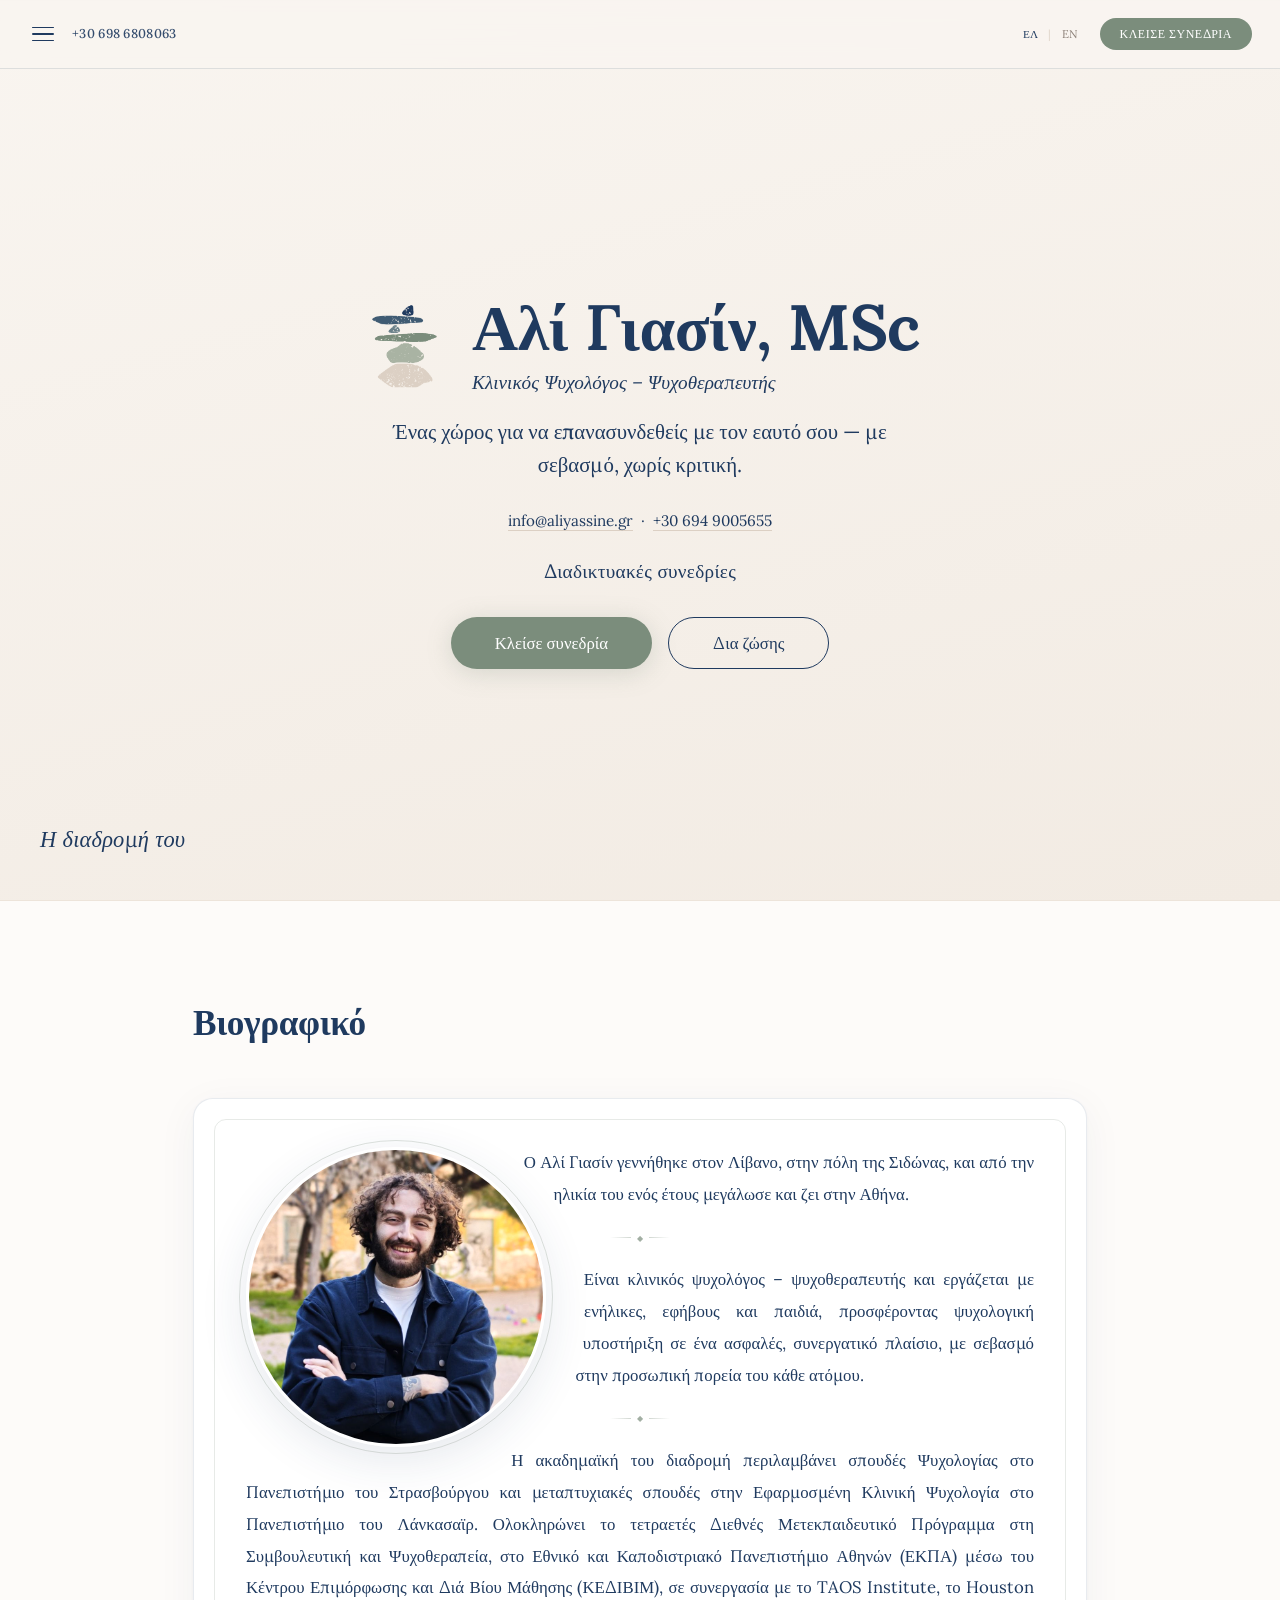
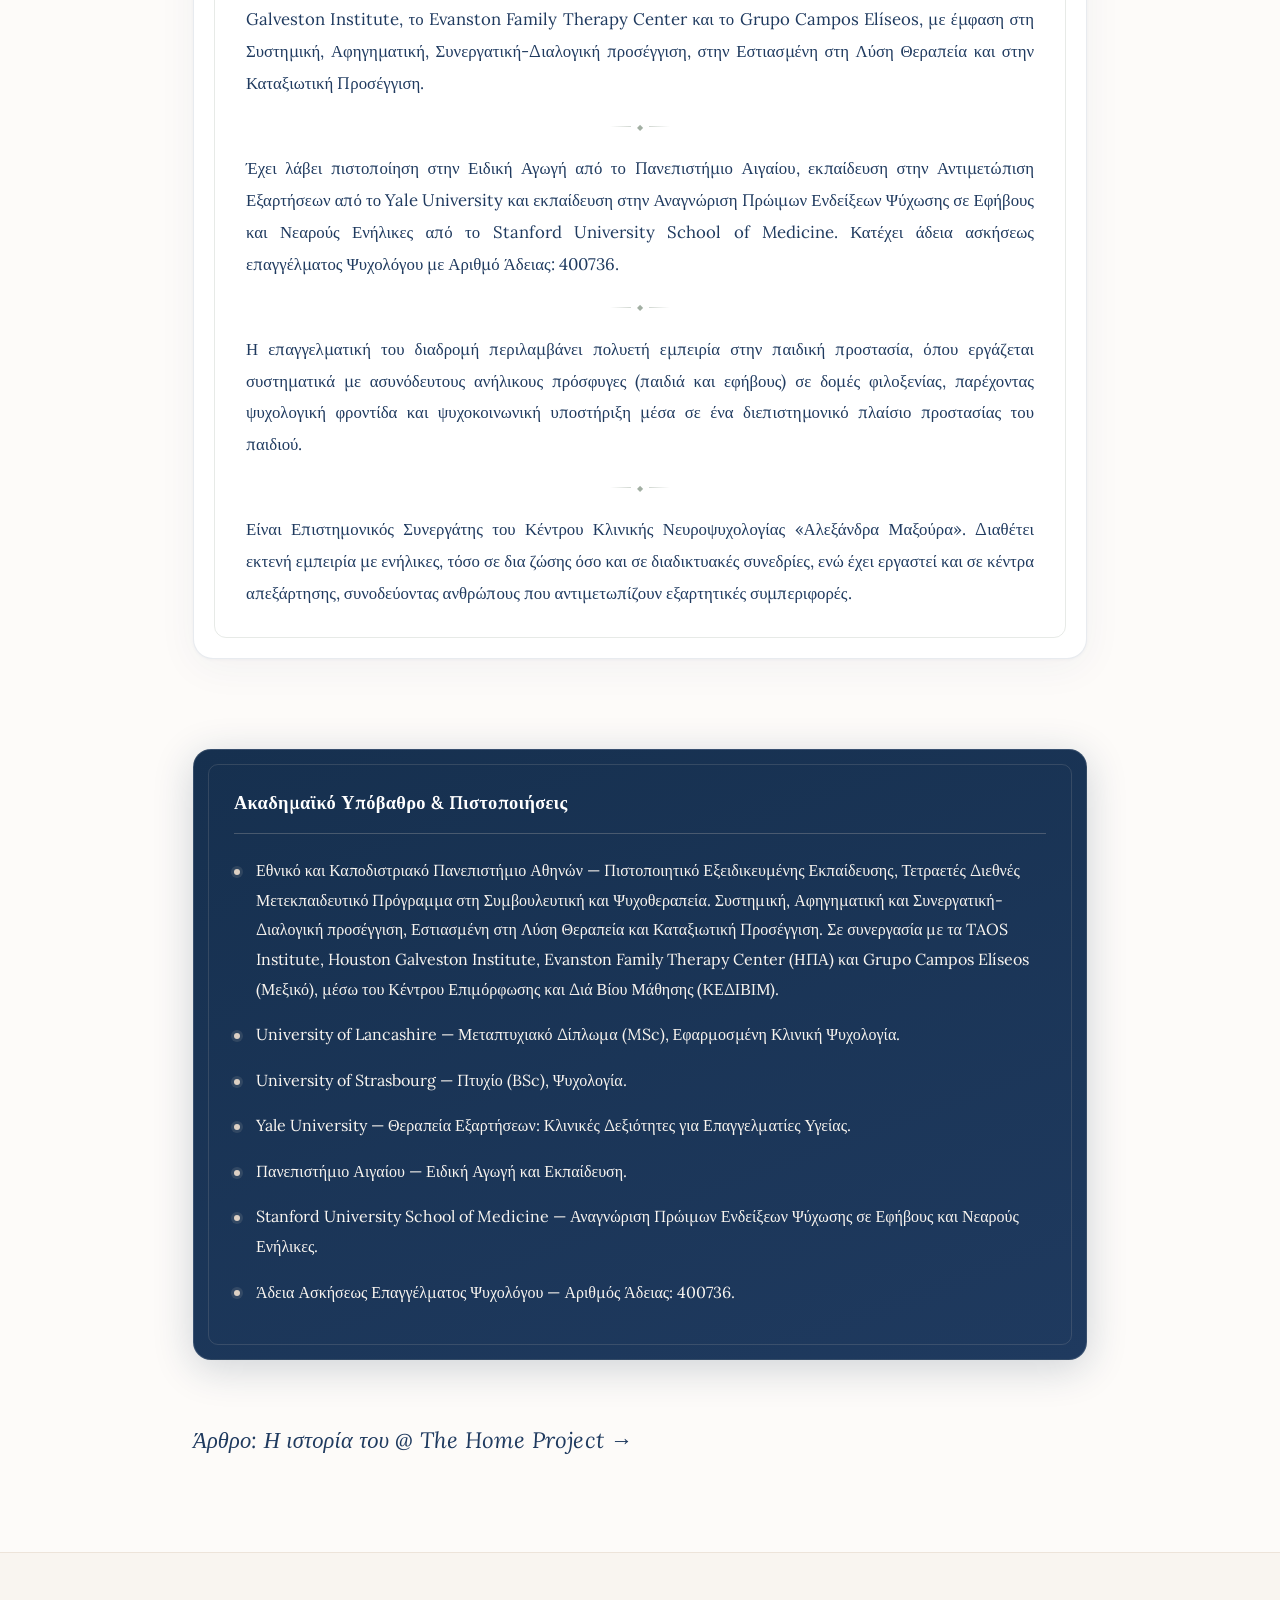
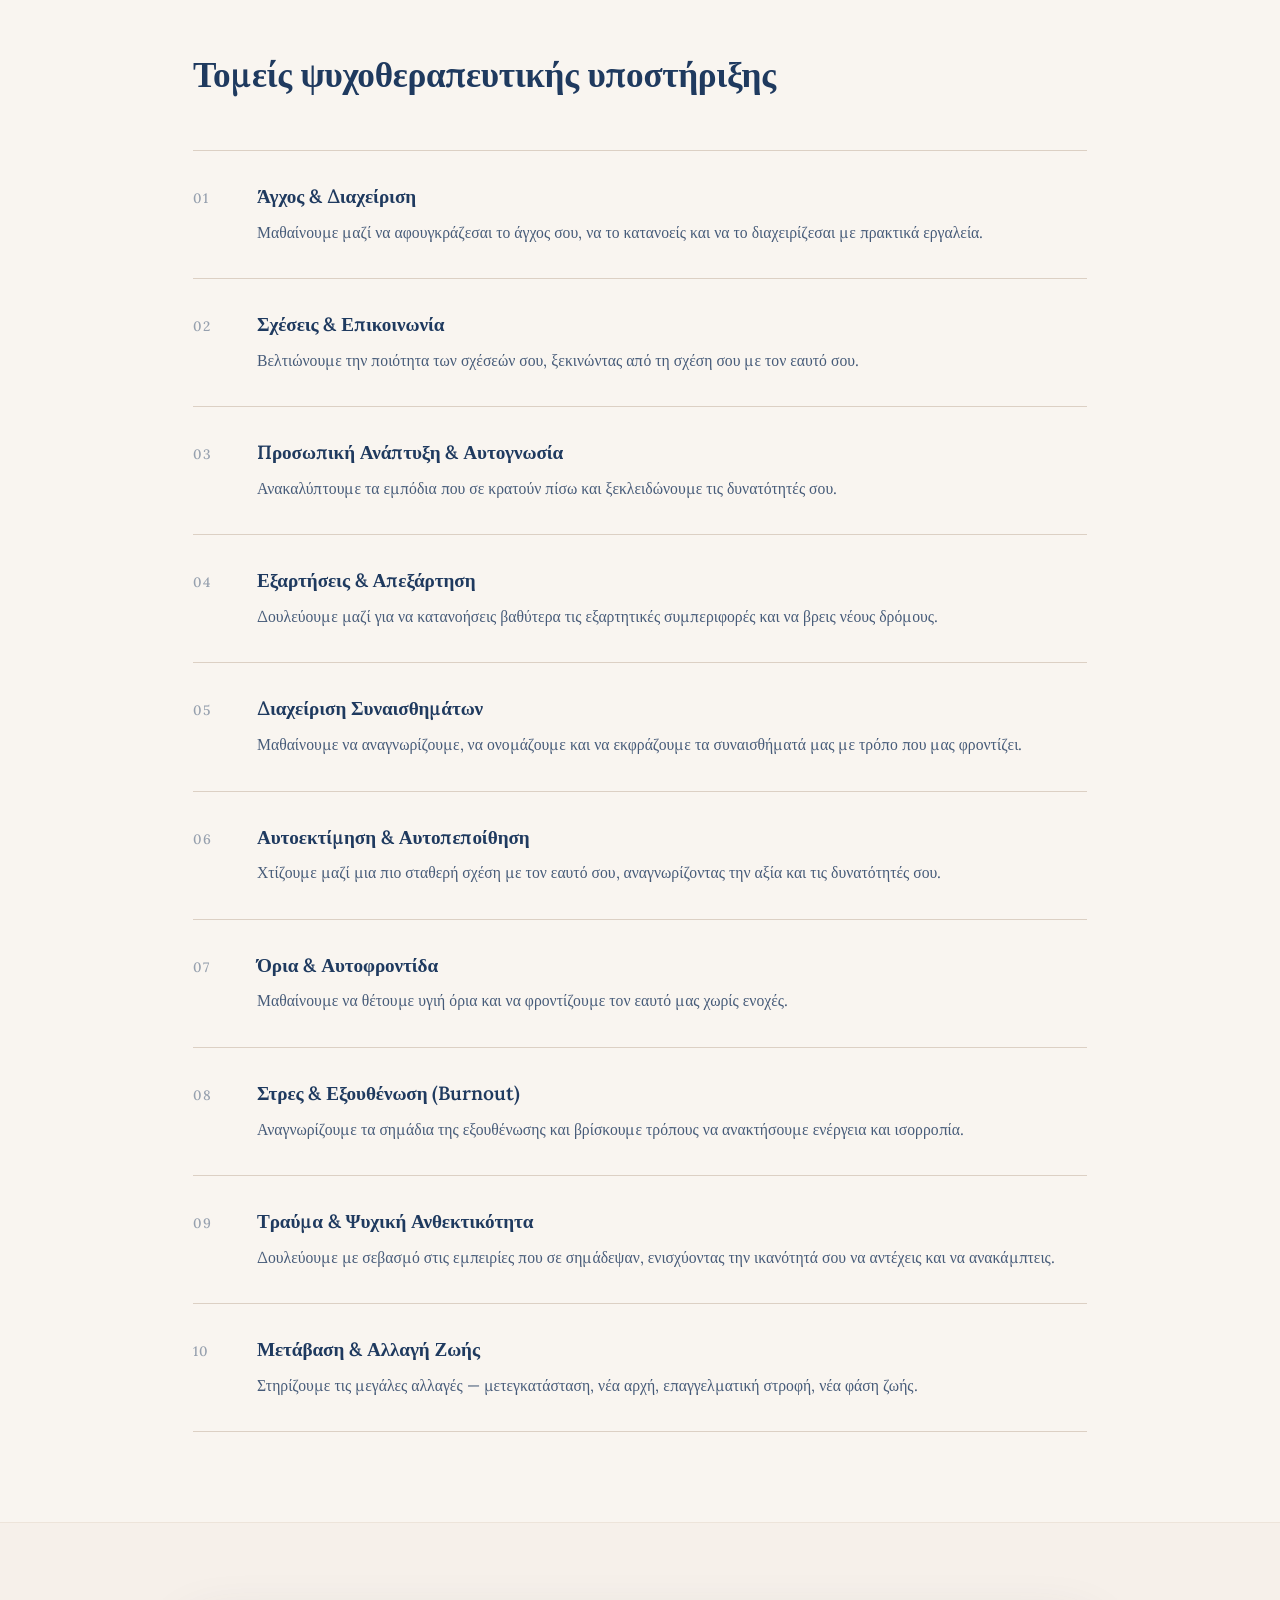
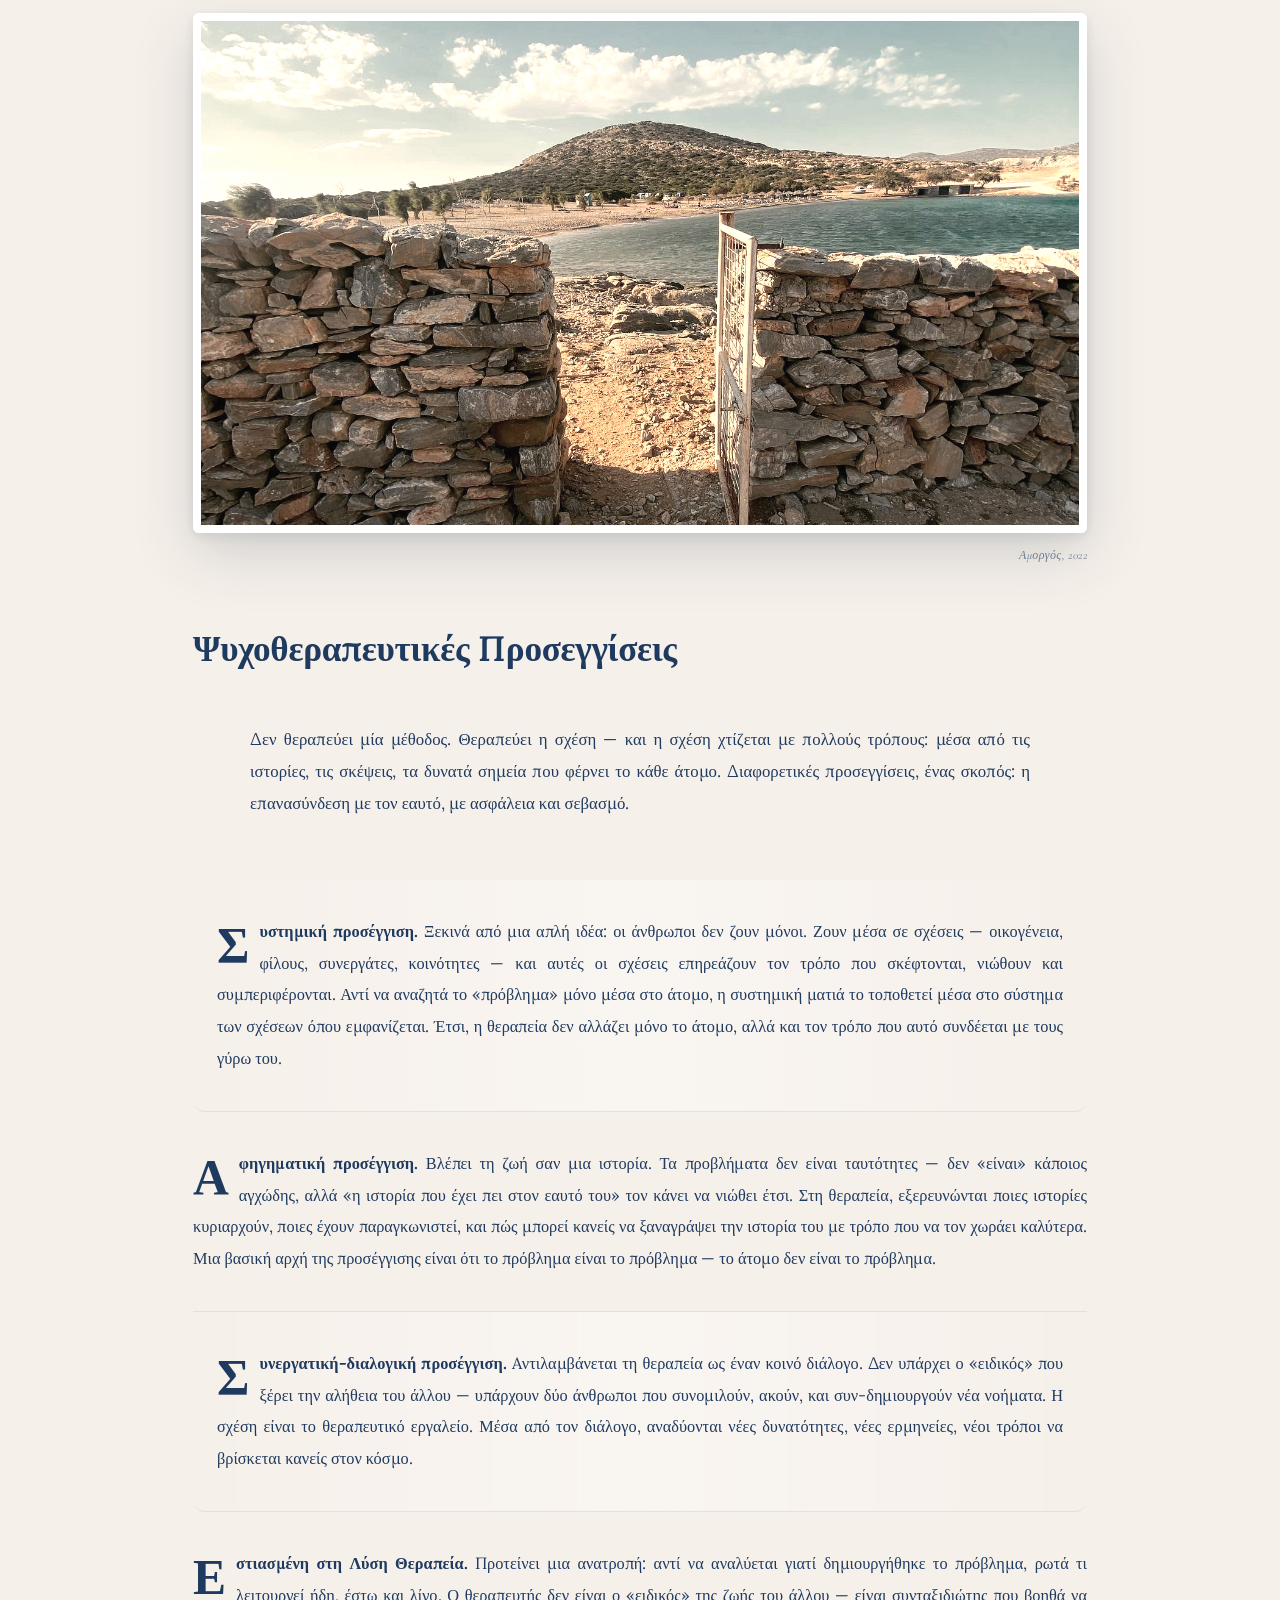
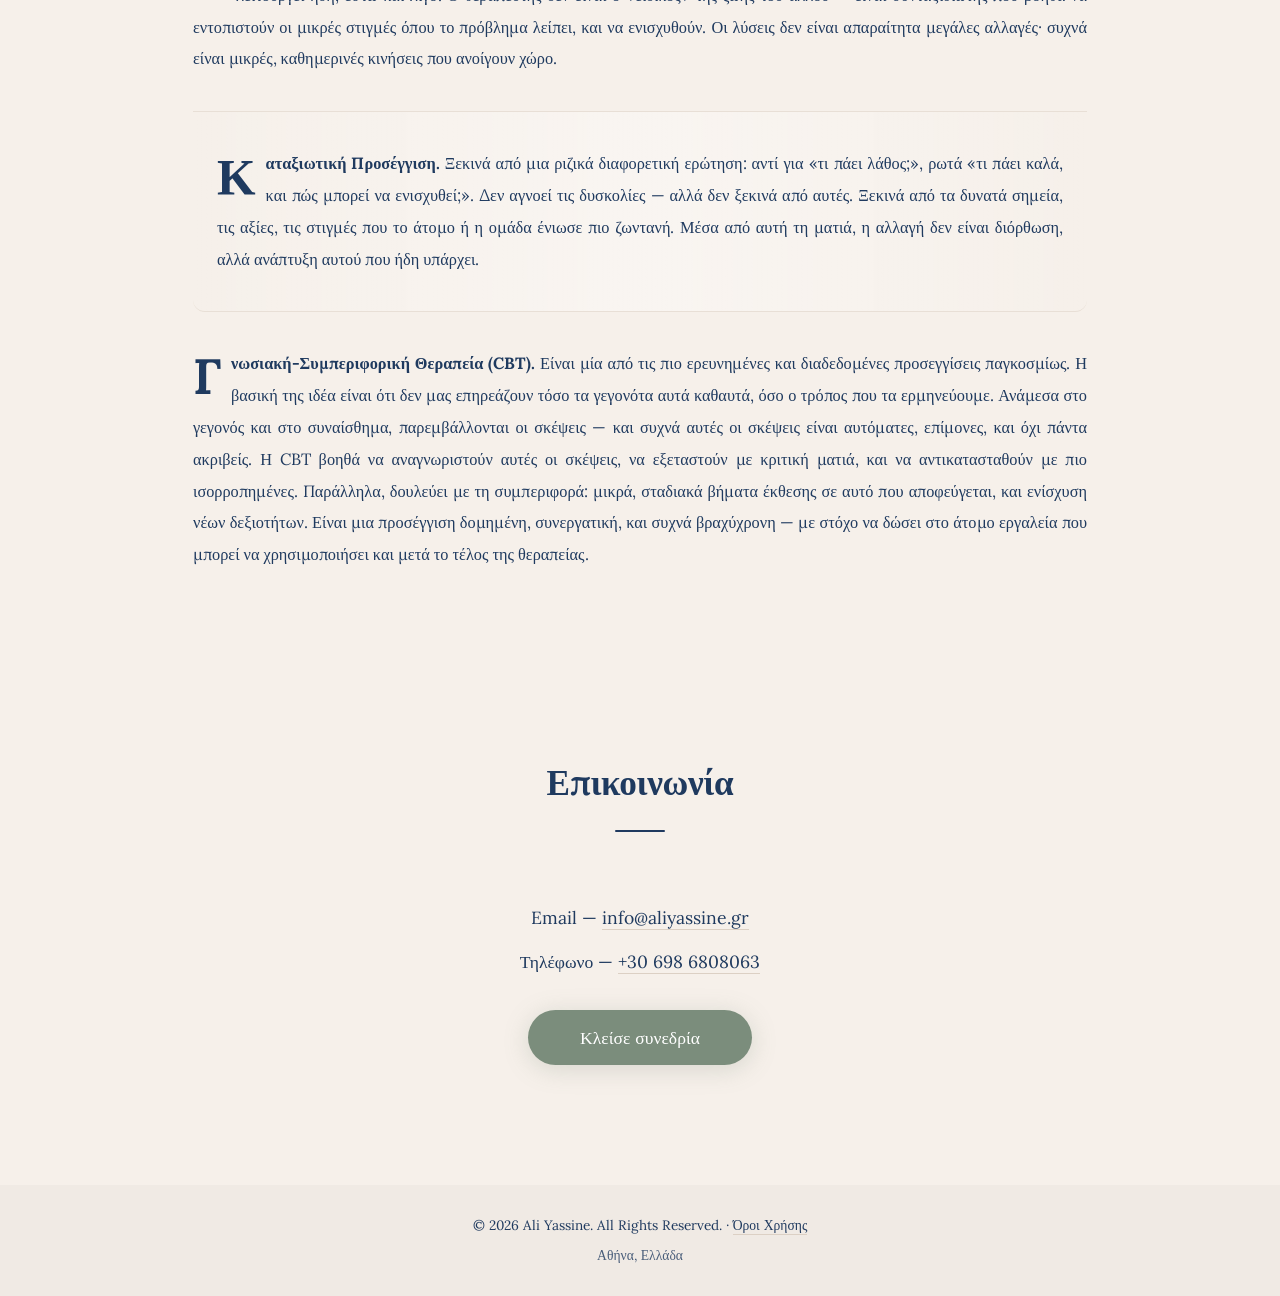
==== index.html @ 4b65e933 "Update index.html" ====
<!DOCTYPE html>
<html lang="el">
<head>
    <meta charset="UTF-8" />
    <meta name="viewport" content="width=device-width, initial-scale=1.0" />
    <title>Αλί Γιασίν, MSc | Κλινικός Ψυχολόγος - Ψυχοθεραπευτής </title>
<meta name="description" content="Ψυχοθεραπεία για ενήλικες και εφήβους, διαδικτυακά. Άγχος, σχέσεις, τραύμα, εξαρτήσεις. Κλείσε συνεδρία." />

    <link rel="icon" type="image/x-icon" href="/favicon.ico">
    <link rel="icon" type="image/svg+xml" href="/favicon.svg">
    <link rel="icon" type="image/png" sizes="96x96" href="/favicon-96x96.png">
    <link rel="apple-touch-icon" sizes="180x180" href="/apple-touch-icon.png">
    <link rel="manifest" href="/site.webmanifest">

    <link rel="preconnect" href="https://fonts.googleapis.com" />
    <link rel="preconnect" href="https://fonts.gstatic.com" crossorigin />
    <link href="https://fonts.googleapis.com/css2?family=Lora:ital,wght@0,400;0,500;0,600;0,700;1,400&family=Cormorant+Garamond:ital,wght@0,400;0,500;0,600;1,400&display=swap" rel="stylesheet" />

    <!-- Cal.com embed -->
    <script type="text/javascript">
      (function (C, A, L) { let p = function (a, ar) { a.q.push(ar); }; let d = C.document; C.Cal = C.Cal || function () { let cal = C.Cal; let ar = arguments; if (!cal.loaded) { cal.ns = {}; cal.q = cal.q || []; d.head.appendChild(d.createElement("script")).src = A; cal.loaded = true; } if (ar[0] === L) { const api = function () { p(api, arguments); }; const namespace = ar[1]; api.q = api.q || []; if(typeof namespace === "string"){cal.ns[namespace] = cal.ns[namespace] || api;p(cal.ns[namespace], ar);p(cal, ["initNamespace", namespace]);} else p(cal, ar); return;} p(cal, ar); }; })(window, "https://app.cal.com/embed/embed.js", "init");

      Cal("init", "psychotherapy-session-gr", {origin:"https://app.cal.com"});
      Cal("init", "psychotherapy-session-en", {origin:"https://app.cal.com"});

      Cal.config = Cal.config || {};
      Cal.config.forwardQueryParams = true;

      Cal.ns["psychotherapy-session-gr"]("ui", {"hideEventTypeDetails":false,"layout":"month_view"});
      Cal.ns["psychotherapy-session-en"]("ui", {"hideEventTypeDetails":false,"layout":"month_view"});
    </script>

    <style>
        * { margin: 0; padding: 0; box-sizing: border-box; }
        html { scroll-behavior: smooth; }

        body {
            font-family: 'Lora', 'Georgia', serif;
            background-color: #F9F5F0;
            color: #1F3A5F;
            line-height: 1.8;
            -webkit-font-smoothing: antialiased;
        }

        .container { max-width: 950px; margin: 0 auto; padding: 0 28px; }

        /* HEADER */
        header {
            padding: 18px 28px;
            background: rgba(249, 245, 240, 0.92);
            backdrop-filter: blur(12px);
            position: fixed; top: 0; width: 100%; z-index: 1000;
            border-bottom: 1px solid rgba(31, 58, 95, 0.12);
            display: flex; justify-content: space-between; align-items: center;
        }
        .header-left { display: flex; align-items: center; gap: 14px; }
        .menu-toggle {
            background: none; border: none; cursor: pointer; padding: 4px;
            display: flex; flex-direction: column; gap: 5px; transition: all 0.3s ease;
        }
        .menu-toggle span {
            display: block; width: 22px; height: 1.5px; background: #1F3A5F;
            border-radius: 2px; transition: all 0.3s ease; transform-origin: center;
        }
        .menu-toggle:hover span { background: #7B8D7C; }
        .menu-toggle.active span:nth-child(1) { transform: rotate(45deg) translate(4px, 4px); }
        .menu-toggle.active span:nth-child(2) { opacity: 0; transform: scaleX(0); }
        .menu-toggle.active span:nth-child(3) { transform: rotate(-45deg) translate(4px, -4px); }
        .header-phone {
            font-size: 0.8rem;
            color: #1F3A5F;
            opacity: 0.9;
            font-weight: 500;
            letter-spacing: 0.3px;
            white-space: nowrap;
            text-decoration: none;
            transition: opacity 0.2s, color 0.2s;
        }
        .header-phone:hover { opacity: 1; color: #7B8D7C; }
        .header-right { display: flex; align-items: center; gap: 16px; }
        .lang-switch { display: flex; align-items: center; gap: 4px; font-size: 0.7rem; letter-spacing: 0.5px; font-family: 'Lora', serif; }
        .lang-btn {
            background: none; border: none; padding: 2px 6px; cursor: pointer; font-size: 0.7rem;
            font-weight: 400; color: #8A7D75; border-radius: 4px; transition: all 0.25s ease;
            font-family: inherit; text-transform: uppercase;
        }
        .lang-btn:hover { color: #1F3A5F; }
        .lang-btn.active { color: #1F3A5F; font-weight: 500; }
        .lang-divider { color: #DCD0C4; font-weight: 300; }
        .btn-header-book {
            background: #7B8D7C; color: #fff; padding: 8px 20px; border-radius: 40px;
            text-decoration: none; font-size: 0.75rem; font-weight: 500; transition: all 0.3s ease;
            font-family: 'Lora', serif; border: none; cursor: pointer; text-transform: uppercase;
            letter-spacing: 0.5px;
        }
        .btn-header-book:hover { background: #5E6E5F; transform: translateY(-2px); }

        /* MENU */
        .menu-dropdown {
            position: fixed; top: 72px; left: 28px;
            background: rgba(255, 253, 251, 0.96); backdrop-filter: blur(16px);
            border-radius: 16px; padding: 12px 8px; min-width: 200px;
            box-shadow: 0 12px 48px rgba(31, 58, 95, 0.10);
            border: 1px solid rgba(31, 58, 95, 0.15);
            opacity: 0; visibility: hidden; transform: translateY(-8px) scale(0.96);
            transition: all 0.35s cubic-bezier(0.25, 0.46, 0.45, 0.94);
            z-index: 999; display: flex; flex-direction: column; gap: 2px;
        }
        .menu-dropdown.open { opacity: 1; visibility: visible; transform: translateY(0) scale(1); }
        .menu-dropdown a {
            text-decoration: none; color: #1F3A5F; font-size: 0.95rem; font-weight: 400;
            padding: 8px 16px; border-radius: 10px; transition: all 0.2s ease;
            font-family: 'Lora', serif;
        }
        .menu-dropdown a:hover { background: #EDE4DA; color: #7B8D7C; }
        .menu-overlay {
            position: fixed; top: 0; left: 0; width: 100%; height: 100%;
            z-index: 998; background: transparent; display: none;
        }
        .menu-overlay.active { display: block; }

        /* HERO */
        .hero {
            min-height: 100vh; display: flex; align-items: center; justify-content: center;
            text-align: center; padding: 120px 28px 60px;
            background: linear-gradient(165deg, #F9F5F0 0%, #F2EBE3 100%);
            position: relative; overflow: hidden;
        }
        .hero-content { position: relative; z-index: 1; max-width: 680px; }

        .hero-header {
            display: flex;
            align-items: center;
            justify-content: center;
            gap: 22px;
            margin-bottom: 16px;
        }
        .hero-logo {
            width: 90px;
            height: 90px;
            flex-shrink: 0;
        }
        .hero-header-text {
            text-align: left;
        }

        .hero-name { font-size: 4rem; font-weight: 600; line-height: 1.1; margin-bottom: 2px; letter-spacing: -0.5px; color: #1F3A5F; }
        .hero-name strong { font-weight: 700; color: #1F3A5F; }
        .hero-title { font-size: 1.2rem; color: #1F3A5F; font-weight: 400; font-style: italic; margin-bottom: 0; }
        .hero-tagline { font-size: 1.3rem; color: #1F3A5F; max-width: 500px; margin: 0 auto 24px; line-height: 1.6; font-weight: 400; }
        .hero-tagline .highlight { color: #1F3A5F; font-weight: 500; display: inline-block; }

        .hero-contact {
            font-size: 0.95rem;
            color: #1F3A5F;
            margin-bottom: 18px;
            line-height: 2;
        }
        .hero-contact a {
            color: #1F3A5F;
            text-decoration: none;
            border-bottom: 1px solid #DCD0C4;
            transition: all 0.2s;
        }
        .hero-contact a:hover { border-bottom-color: #7B8D7C; color: #7B8D7C; }

        .hero-sessions {
            font-size: 1.2rem;
            color: #1F3A5F;
            font-weight: 500;
            margin-bottom: 28px;
            letter-spacing: 0.3px;
        }

        .hero-buttons { display: flex; justify-content: center; gap: 16px; flex-wrap: wrap; }
        .btn-primary {
            background: #7B8D7C; color: #fff; padding: 14px 44px; border-radius: 60px;
            text-decoration: none; font-weight: 500; transition: all 0.3s ease;
            box-shadow: 0 4px 24px rgba(123, 141, 124, 0.25);
            font-family: 'Lora', serif; font-size: 1.05rem; border: none; cursor: pointer;
        }
        .btn-primary:hover { background: #5E6E5F; transform: translateY(-3px); box-shadow: 0 8px 32px rgba(123, 141, 124, 0.35); }
        .btn-secondary {
            background: none; color: #1F3A5F; font-weight: 400;
            border: 1.5px solid #1F3A5F; border-radius: 60px; padding: 14px 44px;
            cursor: pointer; transition: all 0.3s ease; font-family: 'Lora', serif;
            font-size: 1.05rem;
        }
        .btn-secondary:hover { background: #1F3A5F; color: #fff; transform: translateY(-3px); }

        /* HERO JOURNEY LINK */
        .hero-journey {
            position: absolute;
            bottom: 40px;
            left: 40px;
            font-size: 1.4rem;
            font-style: italic;
            color: #1F3A5F;
            opacity: 1;
            text-decoration: none;
            border-bottom: 1px solid transparent;
            transition: all 0.3s ease;
            letter-spacing: 0.2px;
            font-weight: 400;
            z-index: 2;
        }
        .hero-journey:hover {
            border-bottom-color: #7B8D7C;
            color: #7B8D7C;
        }

        /* SECTIONS */
        section { padding: 90px 0; border-top: 1px solid #EDE4DA; }
        .section-title {
            font-size: 2.2rem; font-weight: 600; text-align: left;
            margin-bottom: 44px; letter-spacing: -0.3px; color: #1F3A5F;
        }
        .contact .section-title { text-align: center; margin-bottom: 50px; }
        .contact .section-title::after {
            content: ''; display: block; width: 50px; height: 2px;
            background: #1F3A5F; margin: 16px auto 0; border-radius: 2px;
        }

        /* BIO */
        .about { background: #FDFBF9; }
        .bio-box {
            background: #FFFFFF;
            border: 1px solid rgba(31, 58, 95, 0.10);
            border-radius: 20px;
            padding: 48px 52px;
            box-shadow: 0 8px 40px rgba(31, 58, 95, 0.05), 0 1px 3px rgba(31, 58, 95, 0.04);
            position: relative;
        }
        .bio-box::before {
            content: '';
            position: absolute;
            top: 20px; left: 20px; right: 20px; bottom: 20px;
            border: 1px solid rgba(123, 141, 124, 0.18);
            border-radius: 12px;
            pointer-events: none;
            z-index: 0;
        }
        .about-content {
            display: block;
            max-width: 100%;
            position: relative;
            z-index: 1;
        }
        .about-photo-wrapper {
            float: left;
            margin-right: 44px;
            margin-bottom: 20px;
            position: relative;
            z-index: 2;
            shape-outside: circle(50%);
        }
        .about-photo {
            width: 300px; height: 300px; border-radius: 50%; overflow: hidden;
            box-shadow: 0 12px 48px rgba(31, 58, 95, 0.12);
            border: 3px solid #FFFFFF;
            outline: 1px solid rgba(123, 141, 124, 0.25);
            outline-offset: 6px;
        }
        .about-photo img {
            width: 100%; height: 100%; object-fit: cover; transition: all 0.5s ease;
            filter: sepia(0.12) saturate(1.08) contrast(1.02) brightness(1.06) hue-rotate(-4deg);
        }
        .about-photo img:hover { transform: scale(1.04); }

        .about-text {
            text-align: justify;
            text-justify: inter-word;
        }
        .about-text p {
            margin-bottom: 18px;
            font-size: 1.05rem;
            color: #1F3A5F;
            font-weight: 400;
            line-height: 1.9;
        }
        .about-text p:last-child { margin-bottom: 0; }

        .bio-divider {
            display: block; width: 60px; height: 1px;
            margin: 26px auto;
            background: linear-gradient(to right, transparent, rgba(123, 141, 124, 0.5), transparent);
            position: relative;
        }
        .bio-divider::after {
            content: '◆';
            position: absolute; top: 50%; left: 50%;
            transform: translate(-50%, -50%);
            font-size: 0.5rem; color: rgba(123, 141, 124, 0.7);
            background: #FFFFFF;
            padding: 0 6px;
            line-height: 1;
        }

        /* CREDENTIALS */
        .credentials-section { background: #FDFBF9; padding-top: 0; border-top: none; }
        .credential-box {
            background: linear-gradient(160deg, #16304F 0%, #1F3A5F 100%);
            border: 1px solid rgba(255, 255, 255, 0.12);
            border-radius: 18px; padding: 36px 40px;
            transition: box-shadow 0.4s ease, transform 0.4s ease;
            box-shadow: 0 8px 40px rgba(22, 48, 79, 0.20);
            color: #F9F5F0;
            position: relative;
        }
        .credential-box::before {
            content: '';
            position: absolute; top: 14px; left: 14px; right: 14px; bottom: 14px;
            border: 1px solid rgba(220, 208, 196, 0.15);
            border-radius: 10px;
            pointer-events: none;
        }
        .credential-box:hover {
            box-shadow: 0 16px 56px rgba(22, 48, 79, 0.35);
            transform: translateY(-3px);
        }
        .credential-box-title {
            font-size: 1.15rem; font-weight: 600; color: #FFFFFF;
            margin-bottom: 22px; padding-bottom: 14px;
            border-bottom: 1px solid rgba(220, 208, 196, 0.25);
            letter-spacing: 0.3px; text-align: left;
            position: relative;
        }
        .credential-list { list-style: none; padding: 0; margin: 0; position: relative; }
        .credential-list li {
            position: relative; padding-left: 22px; margin-bottom: 16px;
            font-size: 1rem; color: #F9F5F0; line-height: 1.85; text-align: left;
        }
        .credential-list li:last-child { margin-bottom: 0; }
        .credential-list li::before {
            content: ''; position: absolute; left: 0; top: 0.8em;
            width: 6px; height: 6px; background: #DCD0C4; border-radius: 50%;
            box-shadow: 0 0 0 3px rgba(220, 208, 196, 0.12);
        }

        /* ARTICLE LINK */
        .article-link-section { text-align: left; padding: 60px 0 0; background: #FDFBF9; }
        .article-link {
            display: inline-block; font-size: 1.4rem; font-style: italic; color: #1F3A5F;
            text-decoration: none; border-bottom: 1px solid transparent;
            transition: all 0.3s ease; letter-spacing: 0.2px; font-weight: 400;
        }
        .article-link:hover { border-bottom-color: #7B8D7C; color: #7B8D7C; }
        .article-link::after { content: ' →'; font-style: normal; transition: margin-left 0.3s ease; }
        .article-link:hover::after { margin-left: 6px; }

        /* SERVICES */
        .services { background: #F9F5F0; }
        .services-list { max-width: 100%; margin: 0; }
        .service-item {
            padding: 32px 0; border-bottom: 1px solid #DCD0C4;
            display: flex; align-items: baseline; gap: 32px;
            opacity: 0; transform: translateY(16px);
            transition: opacity 0.8s ease, transform 0.8s ease;
        }
        .service-item.visible { opacity: 1; transform: translateY(0); }
        .service-item:first-child { border-top: 1px solid #DCD0C4; }
        .service-number {
            font-family: 'Lora', serif; font-size: 0.85rem; font-weight: 500;
            color: #1F3A5F; opacity: 0.45; letter-spacing: 1px;
            flex: 0 0 auto; min-width: 32px;
        }
        .service-content { flex: 1; }
        .service-content h3 {
            font-weight: 600; font-size: 1.2rem; margin-bottom: 8px;
            color: #1F3A5F; letter-spacing: -0.1px; line-height: 1.4; text-align: left;
        }
        .service-content p {
            font-size: 0.98rem; color: #1F3A5F; opacity: 0.82;
            line-height: 1.8; font-weight: 400; text-align: left;
        }

        /* APPROACHES */
        .approaches { background: #F6F0EA; }

        .amorgos-wrapper {
            position: relative; max-width: 900px; margin: 0 auto 50px;
        }
        .amorgos-image {
            width: 100%; height: 520px;
            background-image: url('amorgos.jpg');
            background-size: cover; background-position: center;
            border-radius: 6px; border: 8px solid #FFFFFF;
            box-shadow: 0 20px 60px rgba(31, 58, 95, 0.20), 0 4px 12px rgba(31, 58, 95, 0.10);
            filter: sepia(0.35) saturate(1.15) contrast(0.95) brightness(1.05) hue-rotate(-8deg);
            transition: transform 0.8s ease;
        }
        .amorgos-image:hover { transform: scale(1.008); }
        .amorgos-caption {
            display: block; margin-top: 12px; font-size: 0.75rem;
            font-style: italic; color: #1F3A5F; opacity: 0.6;
            letter-spacing: 0.4px;
            text-align: right;
            font-family: 'Cormorant Garamond', serif;
        }

        .approaches-intro {
            max-width: 780px;
            margin: 0 auto 60px;
            text-align: justify;
            text-justify: inter-word;
            font-size: 1.05rem;
            line-height: 1.9;
            color: #1F3A5F;
        }

        .approach-article {
            max-width: 100%; margin: 0; padding: 36px 0;
            border-bottom: 1px solid #E8DFD6;
            opacity: 0; transform: translateY(24px);
            transition: opacity 0.9s ease, transform 0.9s ease;
        }
        .approach-article.visible { opacity: 1; transform: translateY(0); }
        .approach-article:last-child { border-bottom: none; padding-bottom: 0; }
        .approach-article:nth-child(even) {
            background: linear-gradient(to right, transparent, rgba(255,255,255,0.35), transparent);
            padding-left: 24px; padding-right: 24px; border-radius: 12px;
        }
        .approach-article h3 {
            font-size: 1.35rem; font-weight: 600; color: #1F3A5F;
            margin-bottom: 18px; letter-spacing: 0.2px; text-align: left;
        }
        .approach-article p {
            font-size: 1.02rem; line-height: 1.95; color: #1F3A5F;
            font-weight: 400; text-align: justify; text-justify: inter-word;
        }
        .approach-article p::first-letter {
            font-size: 3.1rem; font-weight: 700; float: left;
            line-height: 0.9; margin: 6px 10px 0 0;
            color: #1F3A5F; font-family: 'Lora', serif;
        }

        /* CONTACT */
        .contact {
            background: #F6F0EA; text-align: center;
            border-top: none; padding: 90px 0 100px;
        }
        .contact-simple { text-align: center; padding: 20px 0; }
        .contact-simple p { font-size: 1.1rem; color: #1F3A5F; margin-bottom: 12px; }
        .contact-simple a {
            color: #1F3A5F; text-decoration: none;
            border-bottom: 1px solid #DCD0C4; transition: all 0.2s;
        }
        .contact-simple a:hover { border-bottom-color: #7B8D7C; color: #7B8D7C; }
        .btn-large { font-size: 1.1rem; padding: 16px 52px; }

        /* MODAL — IN-PERSON */
        .inperson-modal-overlay {
            position: fixed; top: 0; left: 0; width: 100%; height: 100%;
            background: rgba(31, 58, 95, 0.5); z-index: 2000;
            display: none; justify-content: center; align-items: center; padding: 20px;
        }
        .inperson-modal-overlay.active { display: flex; }
        .inperson-modal {
            background: #F7F2EC; border-radius: 20px; max-width: 480px; width: 100%;
            max-height: 90vh; overflow-y: auto; padding: 44px 36px 36px;
            position: relative; box-shadow: 0 30px 80px rgba(31, 58, 95, 0.30);
        }
        .inperson-modal-close {
            position: absolute; top: 14px; right: 18px; background: none; border: none;
            font-size: 1.8rem; cursor: pointer; color: #1F3A5F; opacity: 0.6;
            transition: opacity 0.2s; line-height: 1; font-weight: 300;
        }
        .inperson-modal-close:hover { opacity: 1; }

        .inperson-divider {
            width: 40px; height: 1px; background: #1F3A5F;
            margin: 0 0 26px; opacity: 0.25;
        }
        .inperson-center {
            text-align: left;
        }
        .inperson-center .center-intro {
            font-size: 0.98rem;
            color: #1F3A5F;
            line-height: 1.75;
            margin-bottom: 18px;
            text-align: left;
        }
        .inperson-center .center-address {
            font-style: italic; font-size: 0.95rem; color: #1F3A5F;
            opacity: 0.85; line-height: 1.7; margin-bottom: 18px;
        }
        .inperson-center .center-link {
            display: inline-block; font-size: 0.9rem; color: #1F3A5F;
            text-decoration: none; border-bottom: 1px solid #DCD0C4;
            transition: all 0.2s; font-weight: 500; font-style: italic;
        }
        .inperson-center .center-link:hover { border-bottom-color: #7B8D7C; color: #7B8D7C; }
        .inperson-center .center-link::after { content: ' →'; transition: margin-left 0.3s ease; }
        .inperson-center .center-link:hover::after { margin-left: 4px; }

        /* FOOTER */
        footer {
            padding: 28px 0; background: #F0EAE4; color: #1F3A5F;
            font-size: 0.85rem; text-align: center; font-weight: 400;
        }
        footer a {
            color: #1F3A5F; text-decoration: none;
            border-bottom: 1px solid #DCD0C4; transition: all 0.2s;
        }
        footer a:hover { border-bottom-color: #7B8D7C; color: #7B8D7C; }
        .footer-flex { display: flex; flex-direction: column; justify-content: center; align-items: center; gap: 6px; }
        .footer-location { font-size: 0.85rem; color: #1F3A5F; opacity: 0.8; }

        /* RESPONSIVE */
        @media (max-width: 850px) {
            .about-photo-wrapper { float: none; margin-right: 0; margin-bottom: 24px; text-align: center; display: inline-block; }
            .about-photo { width: 240px; height: 240px; margin: 0 auto; }
            .amorgos-image { height: 340px; border-width: 6px; }
            .service-item { gap: 20px; padding: 26px 0; }
            .service-content h3 { font-size: 1.1rem; }
            .service-content p { font-size: 0.93rem; }
        }
        @media (max-width: 640px) {
            header { padding: 14px 18px; }
            .header-phone { font-size: 0.7rem; }
            .menu-dropdown { left: 16px; min-width: 180px; top: 64px; }
            .menu-dropdown a { font-size: 0.85rem; padding: 7px 14px; }
            .btn-header-book { font-size: 0.65rem; padding: 6px 14px; }
            .hero { padding: 100px 16px 40px; min-height: 90vh; }
            .hero-header { flex-direction: column; gap: 12px; text-align: center; margin-bottom: 12px; }
            .hero-logo { width: 70px; height: 70px; }
            .hero-header-text { text-align: center; }
            .hero-name { font-size: 2.8rem; }
            .hero-title { font-size: 1rem; }
            .hero-tagline { font-size: 1.05rem; padding: 0 10px; }
            .hero-contact { font-size: 0.85rem; }
            .hero-sessions { font-size: 1rem; }
            .hero-journey { bottom: 24px; left: 20px; font-size: 1.15rem; }
            .btn-primary { padding: 12px 28px; font-size: 0.95rem; }
            .btn-secondary { padding: 12px 28px; font-size: 0.95rem; }
            .section-title { font-size: 1.8rem; }
            .about-photo { width: 200px; height: 200px; }
            .about-text p { font-size: 0.95rem; }
            .bio-box { padding: 32px 22px; }
            .bio-box::before { top: 12px; left: 12px; right: 12px; bottom: 12px; }
            .credential-box { padding: 26px 22px; }
            .credential-box-title { font-size: 1.05rem; }
            .credential-list li { font-size: 0.92rem; }
            .article-link { font-size: 1.15rem; }
            .amorgos-image { height: 260px; }
            .amorgos-caption { font-size: 0.7rem; }
            .service-item { gap: 14px; padding: 22px 0; }
            .service-number { font-size: 0.78rem; min-width: 24px; }
            .service-content h3 { font-size: 1.05rem; }
            .service-content p { font-size: 0.9rem; }
            .approach-article { padding: 28px 0; }
            .approach-article:nth-child(even) { padding-left: 16px; padding-right: 16px; }
            .approach-article h3 { font-size: 1.15rem; }
            .approach-article p { font-size: 0.95rem; }
            .approach-article p::first-letter { font-size: 2.6rem; margin: 4px 8px 0 0; }
            .approaches-intro { font-size: 0.95rem; }
            .contact-simple p { font-size: 0.95rem; }
            .btn-large { padding: 12px 28px; font-size: 0.95rem; }
            .footer-flex { flex-direction: column; gap: 6px; }
            .inperson-modal { padding: 36px 24px 28px; }
        }
        @media (max-width: 400px) {
            .hero-name { font-size: 2.2rem; }
            .hero-tagline { font-size: 0.95rem; }
            .btn-primary { padding: 10px 22px; font-size: 0.85rem; }
            .btn-secondary { padding: 10px 22px; font-size: 0.85rem; }
            .header-phone { font-size: 0.65rem; }
        }
    </style>
</head>
<body>

    <header>
        <div class="header-left">
            <button class="menu-toggle" id="menuToggle" aria-label="Menu">
                <span></span><span></span><span></span>
            </button>
            <a href="tel:+30698 6808063" class="header-phone">+30 698 6808063</a>
        </div>
        <div class="header-right">
            <div class="lang-switch">
                <button id="lang-el" class="lang-btn active">ΕΛ</button>
                <span class="lang-divider">|</span>
                <button id="lang-en" class="lang-btn">EN</button>
            </div>
            <button class="btn-header-book" id="headerBookBtn">
                <span class="lang-el">Κλείσε συνεδρία</span>
                <span class="lang-en" style="display:none;">Book a session</span>
            </button>
        </div>
    </header>

    <div class="menu-overlay" id="menuOverlay"></div>

    <div class="menu-dropdown" id="menuDropdown">
        <a href="#about" class="lang-el">Βιογραφικό</a>
        <a href="#about" class="lang-en" style="display:none;">Biography</a>
        <a href="#services" class="lang-el">Τομείς Υποστήριξης</a>
        <a href="#services" class="lang-en" style="display:none;">Areas of Support</a>
        <a href="#approaches" class="lang-el">Προσεγγίσεις</a>
        <a href="#approaches" class="lang-en" style="display:none;">Approaches</a>
        <a href="#contact" class="lang-el" style="font-weight:500;">Επικοινωνία</a>
        <a href="#contact" class="lang-en" style="display:none; font-weight:500;">Contact</a>
    </div>

    <!-- IN-PERSON MODAL -->
    <div class="inperson-modal-overlay" id="inpersonModal">
        <div class="inperson-modal">
            <button class="inperson-modal-close" id="inpersonModalClose">✕</button>

            <div class="lang-el">
                <div class="inperson-center">
                    <p class="center-intro">Επιστημονικός Συνεργάτης του Κέντρου Κλινικής Νευροψυχολογίας «Αλεξάνδρα Μαξούρα», όπου πραγματοποιούνται οι δια ζώσης συνεδρίες.</p>
                    <div class="center-address">Γρηγορίου Λαμπράκη 407,<br>Κερατσίνι 187 57</div>
                    <a href="https://maxoura.gr" target="_blank" rel="noopener noreferrer" class="center-link">maxoura.gr</a>
                </div>
            </div>

            <div class="lang-en" style="display:none;">
                <div class="inperson-center">
                    <p class="center-intro">Scientific Associate at the Center for Clinical Neuropsychology “Alexandra Maxoura,” where the in-person sessions take place.</p>
                    <div class="center-address">Grigoriou Lampraki 407,<br>Keratsini 187 57</div>
                    <a href="https://maxoura.gr" target="_blank" rel="noopener noreferrer" class="center-link">maxoura.gr</a>
                </div>
            </div>
        </div>
    </div>

    <section class="hero">
        <div class="hero-content">
            <div class="lang-el">
                <div class="hero-header">
                    <img src="favicon.svg" alt="Ali Yassine" class="hero-logo">
                    <div class="hero-header-text">
                        <h1 class="hero-name">Αλί Γιασίν, <strong>MSc</strong></h1>
                        <p class="hero-title">Κλινικός Ψυχολόγος – Ψυχοθεραπευτής</p>
                    </div>
                </div>
                <p class="hero-tagline">
                    Ένας χώρος για να <span class="highlight">επανασυνδεθείς</span>
                    με τον εαυτό σου — με σεβασμό, χωρίς κριτική.
                </p>
                <div class="hero-contact">
                    <a href="mailto:info@aliyassine.gr">info@aliyassine.gr</a>
                    &nbsp;·&nbsp;
                    <a href="tel:+306949005655">+30 694 9005655</a>
                </div>
                <div class="hero-sessions">
                    Διαδικτυακές συνεδρίες
                </div>
                <div class="hero-buttons">
                    <button class="btn-primary book-btn">Κλείσε συνεδρία</button>
                    <button class="btn-secondary" id="inpersonBtn">Δια ζώσης</button>
                </div>
            </div>
            <div class="lang-en" style="display:none;">
                <div class="hero-header">
                    <img src="favicon.svg" alt="Ali Yassine" class="hero-logo">
                    <div class="hero-header-text">
                        <h1 class="hero-name">Ali Yassine, <strong>MSc</strong></h1>
                        <p class="hero-title">Clinical Psychologist – Psychotherapist</p>
                    </div>
                </div>
                <p class="hero-tagline">
                    A space to <span class="highlight">reconnect</span>
                    with yourself — with respect, without judgment.
                </p>
                <div class="hero-contact">
                    <a href="mailto:info@aliyassine.gr">info@aliyassine.gr</a>
                    &nbsp;·&nbsp;
                    <a href="tel:+30698 6808063">+30 698 6808063</a>
                </div>
                <div class="hero-sessions">
                    Online sessions
                </div>
                <div class="hero-buttons">
                    <button class="btn-primary book-btn">Book a session</button>
                    <button class="btn-secondary" id="inpersonBtnEn">In person</button>
                </div>
            </div>
        </div>

        <a href="#about" class="hero-journey">
            <span class="lang-el">Η διαδρομή του</span>
            <span class="lang-en" style="display:none;">His path</span>
        </a>
    </section>

    <section id="about" class="about">
        <div class="container">
            <h2 class="section-title"><span class="lang-el">Βιογραφικό</span><span class="lang-en" style="display:none;">Biography</span></h2>
            <div class="bio-box">
                <div class="about-content">
                    <div class="about-photo-wrapper">
                        <div class="about-photo">
                            <img src="ali-yassine.jpg" alt="Αλί Γιασίν" />
                        </div>
                    </div>
                    <div class="about-text">
                        <div class="lang-el">
                            <p>Ο Αλί Γιασίν γεννήθηκε στον Λίβανο, στην πόλη της Σιδώνας, και από την ηλικία του ενός έτους μεγάλωσε και ζει στην Αθήνα.</p>

                            <span class="bio-divider"></span>

                            <p>Είναι κλινικός ψυχολόγος – ψυχοθεραπευτής και εργάζεται με ενήλικες, εφήβους και παιδιά, προσφέροντας ψυχολογική υποστήριξη σε ένα ασφαλές, συνεργατικό πλαίσιο, με σεβασμό στην προσωπική πορεία του κάθε ατόμου.</p>

                            <span class="bio-divider"></span>

                            <p>Η ακαδημαϊκή του διαδρομή περιλαμβάνει σπουδές Ψυχολογίας στο Πανεπιστήμιο του Στρασβούργου και μεταπτυχιακές σπουδές στην Εφαρμοσμένη Κλινική Ψυχολογία στο Πανεπιστήμιο του Λάνκασαϊρ. Ολοκληρώνει το τετραετές Διεθνές Μετεκπαιδευτικό Πρόγραμμα στη Συμβουλευτική και Ψυχοθεραπεία, στο Εθνικό και Καποδιστριακό Πανεπιστήμιο Αθηνών (ΕΚΠΑ) μέσω του Κέντρου Επιμόρφωσης και Διά Βίου Μάθησης (ΚΕΔΙΒΙΜ), σε συνεργασία με το TAOS Institute, το Houston Galveston Institute, το Evanston Family Therapy Center και το Grupo Campos Elíseos, με έμφαση στη Συστημική, Αφηγηματική, Συνεργατική-Διαλογική προσέγγιση, στην Εστιασμένη στη Λύση Θεραπεία και στην Καταξιωτική Προσέγγιση.</p>

                            <span class="bio-divider"></span>

                            <p>Έχει λάβει πιστοποίηση στην Ειδική Αγωγή από το Πανεπιστήμιο Αιγαίου, εκπαίδευση στην Αντιμετώπιση Εξαρτήσεων από το Yale University και εκπαίδευση στην Αναγνώριση Πρώιμων Ενδείξεων Ψύχωσης σε Εφήβους και Νεαρούς Ενήλικες από το Stanford University School of Medicine. Κατέχει άδεια ασκήσεως επαγγέλματος Ψυχολόγου με Αριθμό Άδειας: 400736.</p>

                            <span class="bio-divider"></span>

                            <p>Η επαγγελματική του διαδρομή περιλαμβάνει πολυετή εμπειρία στην παιδική προστασία, όπου εργάζεται συστηματικά με ασυνόδευτους ανήλικους πρόσφυγες (παιδιά και εφήβους) σε δομές φιλοξενίας, παρέχοντας ψυχολογική φροντίδα και ψυχοκοινωνική υποστήριξη μέσα σε ένα διεπιστημονικό πλαίσιο προστασίας του παιδιού.</p>

                            <span class="bio-divider"></span>

                            <p>Είναι Επιστημονικός Συνεργάτης του Κέντρου Κλινικής Νευροψυχολογίας «Αλεξάνδρα Μαξούρα». Διαθέτει εκτενή εμπειρία με ενήλικες, τόσο σε δια ζώσης όσο και σε διαδικτυακές συνεδρίες, ενώ έχει εργαστεί και σε κέντρα απεξάρτησης, συνοδεύοντας ανθρώπους που αντιμετωπίζουν εξαρτητικές συμπεριφορές.</p>
                        </div>
                        <div class="lang-en" style="display:none;">
                            <p>Ali Yassine was born in Sidon, Lebanon, and raised in Athens, Greece from the age of one, where he has lived ever since.</p>

                            <span class="bio-divider"></span>

                            <p>He is a clinical psychologist and psychotherapist, working with adults, adolescents, and children, offering psychological support in a safe, collaborative environment, with respect for each individual's personal journey.</p>

                            <span class="bio-divider"></span>

                            <p>His academic background includes a Bachelor's degree in Psychology at the University of Strasbourg and a Master's degree in Applied Clinical Psychology at the University of Lancashire. He is completing the four-year International Postgraduate Training Program in Counseling and Psychotherapy at the National and Kapodistrian University of Athens (NKUA) through the Center for Education and Lifelong Learning, in collaboration with the TAOS Institute, the Houston Galveston Institute, the Evanston Family Therapy Center, and the Grupo Campos Elíseos, with an emphasis on Systemic, Narrative, Collaborative-Dialogic approaches, Solution-Focused Therapy, and Appreciative Inquiry.</p>

                            <span class="bio-divider"></span>

                            <p>He has received certification in Special Education from the University of the Aegean, training in Addiction Treatment from Yale University, and training in Identifying Early Signs of Psychosis in Adolescents and Young Adults from Stanford University School of Medicine. He holds a license to practice as a Psychologist with a License No. 400736.</p>

                            <span class="bio-divider"></span>

                            <p>His professional journey includes extensive experience in child protection, working systematically with unaccompanied minor refugees (children and adolescents) in shelter settings, providing mental health care and psychosocial support within a multidisciplinary child protection framework.</p>

                            <span class="bio-divider"></span>

                            <p>He is a Scientific Associate at the Center for Clinical Neuropsychology “Alexandra Maxoura.” He brings extensive experience with adults, both in person and online, and has also worked in addiction treatment centers, supporting people facing addictive behaviors.</p>
                        </div>
                    </div>
                </div>
            </div>
        </div>
    </section>

    <section class="credentials-section">
        <div class="container">
            <div class="credential-box">
                <h3 class="credential-box-title">
                    <span class="lang-el">Ακαδημαϊκό Υπόβαθρο &amp; Πιστοποιήσεις</span>
                    <span class="lang-en" style="display:none;">Academic Background &amp; Certifications</span>
                </h3>
                <ul class="credential-list">
                    <li class="lang-el">Εθνικό και Καποδιστριακό Πανεπιστήμιο Αθηνών — Πιστοποιητικό Εξειδικευμένης Εκπαίδευσης, Τετραετές Διεθνές Μετεκπαιδευτικό Πρόγραμμα στη Συμβουλευτική και Ψυχοθεραπεία. Συστημική, Αφηγηματική και Συνεργατική-Διαλογική προσέγγιση, Εστιασμένη στη Λύση Θεραπεία και Καταξιωτική Προσέγγιση. Σε συνεργασία με τα TAOS Institute, Houston Galveston Institute, Evanston Family Therapy Center (ΗΠΑ) και Grupo Campos Elíseos (Μεξικό), μέσω του Κέντρου Επιμόρφωσης και Διά Βίου Μάθησης (ΚΕΔΙΒΙΜ).</li>
                    <li class="lang-en" style="display:none;">National and Kapodistrian University of Athens — Certificate of Specialized Training, four-year International Postgraduate Training Program in Counseling and Psychotherapy. Systemic, Narrative and Collaborative-Dialogic Approach, Solution-Focused Therapy and Appreciative Inquiry. Conducted through the Center for Continuing Education and Lifelong Learning (CCE/KEDIVIM), in collaboration with the TAOS Institute, Houston Galveston Institute, Evanston Family Therapy Center (USA) and Grupo Campos Elíseos (Mexico).</li>

                    <li class="lang-el">University of Lancashire — Μεταπτυχιακό Δίπλωμα (MSc), Εφαρμοσμένη Κλινική Ψυχολογία.</li>
                    <li class="lang-en" style="display:none;">University of Lancashire — Master of Science (MSc), Applied Clinical Psychology.</li>

                    <li class="lang-el">University of Strasbourg — Πτυχίο (BSc), Ψυχολογία.</li>
                    <li class="lang-en" style="display:none;">University of Strasbourg — Bachelor of Science (BSc), Psychology.</li>

                    <li class="lang-el">Yale University — Θεραπεία Εξαρτήσεων: Κλινικές Δεξιότητες για Επαγγελματίες Υγείας.</li>
                    <li class="lang-en" style="display:none;">Yale University — Addiction Treatment: Clinical Skills for Healthcare Providers.</li>

                    <li class="lang-el">Πανεπιστήμιο Αιγαίου — Ειδική Αγωγή και Εκπαίδευση.</li>
                    <li class="lang-en" style="display:none;">University of the Aegean — Special Education and Training.</li>

                    <li class="lang-el">Stanford University School of Medicine — Αναγνώριση Πρώιμων Ενδείξεων Ψύχωσης σε Εφήβους και Νεαρούς Ενήλικες.</li>
                    <li class="lang-en" style="display:none;">Stanford University School of Medicine — Identifying Early Signs of Psychosis in Adolescents and Young Adults.</li>

                    <li class="lang-el">Άδεια Ασκήσεως Επαγγέλματος Ψυχολόγου — Αριθμός Άδειας: 400736.</li>
                    <li class="lang-en" style="display:none;">Psychologist Professional License — License No. 400736.</li>
                </ul>
            </div>

            <div class="article-link-section">
                <a href="https://www.homeproject.org/en/on-the-ground/our-voices/ali-s-story/" target="_blank" rel="noopener noreferrer" class="article-link">
                    <span class="lang-el">Άρθρο: Η ιστορία του @ The Home Project</span>
                    <span class="lang-en" style="display:none;">Article: His story @ The Home Project</span>
                </a>
            </div>
        </div>
    </section>

    <section id="services" class="services">
        <div class="container">
            <h2 class="section-title"><span class="lang-el">Τομείς ψυχοθεραπευτικής υποστήριξης</span><span class="lang-en" style="display:none;">Areas of psychotherapeutic support</span></h2>

            <div class="services-list">
                <div class="service-item">
                    <span class="service-number">01</span>
                    <div class="service-content">
                        <h3 class="lang-el">Άγχος &amp; Διαχείριση</h3>
                        <h3 class="lang-en" style="display:none;">Anxiety &amp; Management</h3>
                        <p class="lang-el">Μαθαίνουμε μαζί να αφουγκράζεσαι το άγχος σου, να το κατανοείς και να το διαχειρίζεσαι με πρακτικά εργαλεία.</p>
                        <p class="lang-en" style="display:none;">Together we learn to listen to your anxiety, understand it, and manage it with practical tools.</p>
                    </div>
                </div>
                <div class="service-item">
                    <span class="service-number">02</span>
                    <div class="service-content">
                        <h3 class="lang-el">Σχέσεις &amp; Επικοινωνία</h3>
                        <h3 class="lang-en" style="display:none;">Relationships &amp; Communication</h3>
                        <p class="lang-el">Βελτιώνουμε την ποιότητα των σχέσεών σου, ξεκινώντας από τη σχέση σου με τον εαυτό σου.</p>
                        <p class="lang-en" style="display:none;">We improve the quality of your relationships, starting with yourself.</p>
                    </div>
                </div>
                <div class="service-item">
                    <span class="service-number">03</span>
                    <div class="service-content">
                        <h3 class="lang-el">Προσωπική Ανάπτυξη &amp; Αυτογνωσία</h3>
                        <h3 class="lang-en" style="display:none;">Personal Growth &amp; Self-Awareness</h3>
                        <p class="lang-el">Ανακαλύπτουμε τα εμπόδια που σε κρατούν πίσω και ξεκλειδώνουμε τις δυνατότητές σου.</p>
                        <p class="lang-en" style="display:none;">We discover the obstacles holding you back and unlock your potential.</p>
                    </div>
                </div>
                <div class="service-item">
                    <span class="service-number">04</span>
                    <div class="service-content">
                        <h3 class="lang-el">Εξαρτήσεις &amp; Απεξάρτηση</h3>
                        <h3 class="lang-en" style="display:none;">Addictions &amp; Recovery</h3>
                        <p class="lang-el">Δουλεύουμε μαζί για να κατανοήσεις βαθύτερα τις εξαρτητικές συμπεριφορές και να βρεις νέους δρόμους.</p>
                        <p class="lang-en" style="display:none;">We work together to help you understand addictive behaviors more deeply and find new paths.</p>
                    </div>
                </div>
                <div class="service-item">
                    <span class="service-number">05</span>
                    <div class="service-content">
                        <h3 class="lang-el">Διαχείριση Συναισθημάτων</h3>
                        <h3 class="lang-en" style="display:none;">Emotional Regulation</h3>
                        <p class="lang-el">Μαθαίνουμε να αναγνωρίζουμε, να ονομάζουμε και να εκφράζουμε τα συναισθήματά μας με τρόπο που μας φροντίζει.</p>
                        <p class="lang-en" style="display:none;">We learn to recognise, name, and express our emotions in a way that cares for us.</p>
                    </div>
                </div>
                <div class="service-item">
                    <span class="service-number">06</span>
                    <div class="service-content">
                        <h3 class="lang-el">Αυτοεκτίμηση &amp; Αυτοπεποίθηση</h3>
                        <h3 class="lang-en" style="display:none;">Self-Esteem &amp; Confidence</h3>
                        <p class="lang-el">Χτίζουμε μαζί μια πιο σταθερή σχέση με τον εαυτό σου, αναγνωρίζοντας την αξία και τις δυνατότητές σου.</p>
                        <p class="lang-en" style="display:none;">Together we build a steadier relationship with yourself, recognising your worth and your strengths.</p>
                    </div>
                </div>
                <div class="service-item">
                    <span class="service-number">07</span>
                    <div class="service-content">
                        <h3 class="lang-el">Όρια &amp; Αυτοφροντίδα</h3>
                        <h3 class="lang-en" style="display:none;">Boundaries &amp; Self-Care</h3>
                        <p class="lang-el">Μαθαίνουμε να θέτουμε υγιή όρια και να φροντίζουμε τον εαυτό μας χωρίς ενοχές.</p>
                        <p class="lang-en" style="display:none;">We learn to set healthy boundaries and care for ourselves without guilt.</p>
                    </div>
                </div>
                <div class="service-item">
                    <span class="service-number">08</span>
                    <div class="service-content">
                        <h3 class="lang-el">Στρες &amp; Εξουθένωση (Burnout)</h3>
                        <h3 class="lang-en" style="display:none;">Stress &amp; Burnout</h3>
                        <p class="lang-el">Αναγνωρίζουμε τα σημάδια της εξουθένωσης και βρίσκουμε τρόπους να ανακτήσουμε ενέργεια και ισορροπία.</p>
                        <p class="lang-en" style="display:none;">We recognise the signs of burnout and find ways to restore energy and balance.</p>
                    </div>
                </div>
                <div class="service-item">
                    <span class="service-number">09</span>
                    <div class="service-content">
                        <h3 class="lang-el">Τραύμα &amp; Ψυχική Ανθεκτικότητα</h3>
                        <h3 class="lang-en" style="display:none;">Trauma &amp; Resilience</h3>
                        <p class="lang-el">Δουλεύουμε με σεβασμό στις εμπειρίες που σε σημάδεψαν, ενισχύοντας την ικανότητά σου να αντέχεις και να ανακάμπτεις.</p>
                        <p class="lang-en" style="display:none;">We work with respect for the experiences that have marked you, strengthening your capacity to endure and recover.</p>
                    </div>
                </div>
                <div class="service-item">
                    <span class="service-number">10</span>
                    <div class="service-content">
                        <h3 class="lang-el">Μετάβαση &amp; Αλλαγή Ζωής</h3>
                        <h3 class="lang-en" style="display:none;">Life Transitions &amp; Change</h3>
                        <p class="lang-el">Στηρίζουμε τις μεγάλες αλλαγές — μετεγκατάσταση, νέα αρχή, επαγγελματική στροφή, νέα φάση ζωής.</p>
                        <p class="lang-en" style="display:none;">We support major changes — relocation, a new beginning, a career shift, a new phase of life.</p>
                    </div>
                </div>
            </div>
        </div>
    </section>

    <section id="approaches" class="approaches">
        <div class="container">
            <div class="amorgos-wrapper">
                <div class="amorgos-image"></div>
                <span class="amorgos-caption lang-el">Αμοργός, 2022</span>
                <span class="amorgos-caption lang-en" style="display:none;">Amorgos, 2022</span>
            </div>

            <h2 class="section-title">
                <span class="lang-el">Ψυχοθεραπευτικές Προσεγγίσεις</span>
                <span class="lang-en" style="display:none;">Psychotherapeutic Approaches</span>
            </h2>

            <p class="approaches-intro">
                <span class="lang-el">Δεν θεραπεύει μία μέθοδος. Θεραπεύει η σχέση — και η σχέση χτίζεται με πολλούς τρόπους: μέσα από τις ιστορίες, τις σκέψεις, τα δυνατά σημεία που φέρνει το κάθε άτομο. Διαφορετικές προσεγγίσεις, ένας σκοπός: η επανασύνδεση με τον εαυτό, με ασφάλεια και σεβασμό.</span>
                <span class="lang-en" style="display:none;">It is not one method that heals. It is the relationship that heals — and the relationship is built in many ways: through stories, thoughts, and the strengths that each person brings. Different approaches, one purpose: reconnection with oneself, with safety and respect.</span>
            </p>

            <article class="approach-article">
                <p class="lang-el"><strong>Συστημική προσέγγιση.</strong> Ξεκινά από μια απλή ιδέα: οι άνθρωποι δεν ζουν μόνοι. Ζουν μέσα σε σχέσεις — οικογένεια, φίλους, συνεργάτες, κοινότητες — και αυτές οι σχέσεις επηρεάζουν τον τρόπο που σκέφτονται, νιώθουν και συμπεριφέρονται. Αντί να αναζητά το «πρόβλημα» μόνο μέσα στο άτομο, η συστημική ματιά το τοποθετεί μέσα στο σύστημα των σχέσεων όπου εμφανίζεται. Έτσι, η θεραπεία δεν αλλάζει μόνο το άτομο, αλλά και τον τρόπο που αυτό συνδέεται με τους γύρω του.</p>
                <p class="lang-en" style="display:none;"><strong>Systemic approach</strong> begins with a simple idea: people do not live alone. They live within relationships — family, friends, colleagues, communities — and these relationships shape the way they think, feel, and behave. Instead of looking for the "problem" only inside the individual, the systemic lens places it within the system of relationships where it appears. Therapy, then, does not only change the individual, but also the way they connect with others.</p>
            </article>

            <article class="approach-article">
                <p class="lang-el"><strong>Αφηγηματική προσέγγιση.</strong> Βλέπει τη ζωή σαν μια ιστορία. Τα προβλήματα δεν είναι ταυτότητες — δεν «είναι» κάποιος αγχώδης, αλλά «η ιστορία που έχει πει στον εαυτό του» τον κάνει να νιώθει έτσι. Στη θεραπεία, εξερευνώνται ποιες ιστορίες κυριαρχούν, ποιες έχουν παραγκωνιστεί, και πώς μπορεί κανείς να ξαναγράψει την ιστορία του με τρόπο που να τον χωράει καλύτερα. Μια βασική αρχή της προσέγγισης είναι ότι το πρόβλημα είναι το πρόβλημα — το άτομο δεν είναι το πρόβλημα.</p>
                <p class="lang-en" style="display:none;"><strong>Narrative approach.</strong> Sees life as a story. Problems are not identities — a person is not "anxious", but "the story they have told themselves about who they are" makes them feel this way. In therapy, we explore which stories dominate, which have been pushed aside, and how one can rewrite their story in a way that fits them better. A core principle of the approach is that the problem is the problem — the person is not the problem.</p>
            </article>

            <article class="approach-article">
                <p class="lang-el"><strong>Συνεργατική-διαλογική προσέγγιση.</strong> Aντιλαμβάνεται τη θεραπεία ως έναν κοινό διάλογο. Δεν υπάρχει ο «ειδικός» που ξέρει την αλήθεια του άλλου — υπάρχουν δύο άνθρωποι που συνομιλούν, ακούν, και συν-δημιουργούν νέα νοήματα. Η σχέση είναι το θεραπευτικό εργαλείο. Μέσα από τον διάλογο, αναδύονται νέες δυνατότητες, νέες ερμηνείες, νέοι τρόποι να βρίσκεται κανείς στον κόσμο.</p>
                <p class="lang-en" style="display:none;"><strong>Collaborative-dialogic approach</strong> understands therapy as a shared dialogue. There is no "expert" who knows the other's truth — there are two people conversing, listening, and co-creating new meanings. The relationship itself is the therapeutic tool. Through dialogue, new possibilities, new interpretations, and new ways of being in the world emerge.</p>
            </article>

            <article class="approach-article">
                <p class="lang-el"><strong>Εστιασμένη στη Λύση Θεραπεία.</strong> Προτείνει μια ανατροπή: αντί να αναλύεται γιατί δημιουργήθηκε το πρόβλημα, ρωτά τι λειτουργεί ήδη, έστω και λίγο. Ο θεραπευτής δεν είναι ο «ειδικός» της ζωής του άλλου — είναι συνταξιδιώτης που βοηθά να εντοπιστούν οι μικρές στιγμές όπου το πρόβλημα λείπει, και να ενισχυθούν. Οι λύσεις δεν είναι απαραίτητα μεγάλες αλλαγές· συχνά είναι μικρές, καθημερινές κινήσεις που ανοίγουν χώρο.</p>
                <p class="lang-en" style="display:none;"><strong>Solution-Focused Therapy</strong> proposes a shift: instead of analysing why the problem was created, it asks what already works, even a little. The therapist is not the "expert" of the other's life — they are a fellow traveller who helps identify the small moments where the problem is absent, and to strengthen them. Solutions are not necessarily big changes; often they are small, everyday moves that open up space.</p>
            </article>

            <article class="approach-article">
                <p class="lang-el"><strong>Καταξιωτική Προσέγγιση.</strong> Ξεκινά από μια ριζικά διαφορετική ερώτηση: αντί για «τι πάει λάθος;», ρωτά «τι πάει καλά, και πώς μπορεί να ενισχυθεί;». Δεν αγνοεί τις δυσκολίες — αλλά δεν ξεκινά από αυτές. Ξεκινά από τα δυνατά σημεία, τις αξίες, τις στιγμές που το άτομο ή η ομάδα ένιωσε πιο ζωντανή. Μέσα από αυτή τη ματιά, η αλλαγή δεν είναι διόρθωση, αλλά ανάπτυξη αυτού που ήδη υπάρχει.</p>
                <p class="lang-en" style="display:none;"><strong>Appreciative Inquiry</strong> begins with a radically different question: instead of "what is wrong?", it asks "what is working, and how can it be strengthened?". It does not ignore difficulties — but it does not start from them. It starts from strengths, values, and the moments when an individual or a group felt most alive. Through this lens, change is not correction, but the growth of what already exists.</p>
            </article>

            <article class="approach-article">
                <p class="lang-el"><strong>Γνωσιακή-Συμπεριφορική Θεραπεία (CBT).</strong> Είναι μία από τις πιο ερευνημένες και διαδεδομένες προσεγγίσεις παγκοσμίως. Η βασική της ιδέα είναι ότι δεν μας επηρεάζουν τόσο τα γεγονότα αυτά καθαυτά, όσο ο τρόπος που τα ερμηνεύουμε. Ανάμεσα στο γεγονός και στο συναίσθημα, παρεμβάλλονται οι σκέψεις — και συχνά αυτές οι σκέψεις είναι αυτόματες, επίμονες, και όχι πάντα ακριβείς. Η CBT βοηθά να αναγνωριστούν αυτές οι σκέψεις, να εξεταστούν με κριτική ματιά, και να αντικατασταθούν με πιο ισορροπημένες. Παράλληλα, δουλεύει με τη συμπεριφορά: μικρά, σταδιακά βήματα έκθεσης σε αυτό που αποφεύγεται, και ενίσχυση νέων δεξιοτήτων. Είναι μια προσέγγιση δομημένη, συνεργατική, και συχνά βραχύχρονη — με στόχο να δώσει στο άτομο εργαλεία που μπορεί να χρησιμοποιήσει και μετά το τέλος της θεραπείας.</p>
                <p class="lang-en" style="display:none;"><strong>Cognitive-Behavioral Therapy (CBT)</strong> is one of the most researched and widely practised approaches worldwide. Its core idea is that we are not affected so much by events themselves, as by the way we interpret them. Between an event and an emotion, thoughts intervene — and often these thoughts are automatic, persistent, and not always accurate. CBT helps to recognise these thoughts, examine them critically, and replace them with more balanced ones. At the same time, it works with behaviour: small, gradual steps of exposure to what is avoided, and strengthening of new skills. It is a structured, collaborative, and often short-term approach — aiming to give the person tools they can use long after therapy ends.</p>
            </article>

        </div>
    </section>

    <section id="contact" class="contact">
        <div class="container">
            <h2 class="section-title"><span class="lang-el">Επικοινωνία</span><span class="lang-en" style="display:none;">Contact</span></h2>
            <div class="contact-simple">
                <p>
                    <span class="lang-el">Email — </span>
                    <span class="lang-en" style="display:none;">Email — </span>
                    <a href="mailto:info@aliyassine.gr">info@aliyassine.gr</a>
                </p>
                <p>
                    <span class="lang-el">Τηλέφωνο — </span>
                    <span class="lang-en" style="display:none;">Phone — </span>
                    <a href="tel:+306986808063">+30 698 6808063</a>
                </p>
                <button class="btn-primary btn-large book-btn" style="margin-top: 20px;">
                    <span class="lang-el">Κλείσε συνεδρία</span>
                    <span class="lang-en" style="display:none;">Book a session</span>
                </button>
            </div>
        </div>
    </section>

    <footer>
        <div class="container footer-flex">
            <p>© 2026 Ali Yassine. All Rights Reserved. · <a href="terms.html"><span class="lang-el">Όροι Χρήσης</span><span class="lang-en" style="display:none;">Terms of Use</span></a></p>
            <p class="footer-location"><span class="lang-el">Αθήνα, Ελλάδα</span><span class="lang-en" style="display:none;">Athens, Greece</span></p>
        </div>
    </footer>

    <script>
        (function() {
            "use strict";

            const CAL_USERNAME = 'aliyassine';

            const langEl = document.getElementById('lang-el');
            const langEn = document.getElementById('lang-en');

            function setLanguage(lang) {
                document.querySelectorAll('.lang-el').forEach(el => el.style.display = (lang === 'el') ? '' : 'none');
                document.querySelectorAll('.lang-en').forEach(el => el.style.display = (lang === 'en') ? '' : 'none');
                document.querySelectorAll('.lang-btn').forEach(btn => btn.classList.remove('active'));
                if (lang === 'el') {
                    langEl.classList.add('active');
                    document.documentElement.lang = 'el';
                } else {
                    langEn.classList.add('active');
                    document.documentElement.lang = 'en';
                }
            }

            langEl.addEventListener('click', e => { e.preventDefault(); setLanguage('el'); });
            langEn.addEventListener('click', e => { e.preventDefault(); setLanguage('en'); });

            const menuToggle = document.getElementById('menuToggle');
            const menuDropdown = document.getElementById('menuDropdown');
            const menuOverlay = document.getElementById('menuOverlay');

            function toggleMenu() {
                menuToggle.classList.toggle('active');
                menuDropdown.classList.toggle('open');
                menuOverlay.classList.toggle('active');
            }
            function closeMenu() {
                menuToggle.classList.remove('active');
                menuDropdown.classList.remove('open');
                menuOverlay.classList.remove('active');
            }

            menuToggle.addEventListener('click', e => { e.preventDefault(); toggleMenu(); });
            menuOverlay.addEventListener('click', e => { e.preventDefault(); closeMenu(); });

            document.querySelectorAll('.menu-dropdown a').forEach(link => {
                link.addEventListener('click', function(e) {
                    closeMenu();
                    const href = this.getAttribute('href');
                    if (href && href.startsWith('#')) {
                        e.preventDefault();
                        const target = document.querySelector(href);
                        if (target) target.scrollIntoView({ behavior: 'smooth', block: 'start' });
                    }
                });
            });

            document.querySelectorAll('a[href^="#"]:not(.menu-dropdown a)').forEach(anchor => {
                anchor.addEventListener('click', function(e) {
                    const href = this.getAttribute('href');
                    if (href === '#') return;
                    e.preventDefault();
                    const target = document.querySelector(href);
                    if (target) target.scrollIntoView({ behavior: 'smooth', block: 'start' });
                });
            });

            document.addEventListener('keydown', function(e) {
                if (e.key === 'Escape') closeMenu();
            });

            function applyFadeIn(selector) {
                const els = document.querySelectorAll(selector);
                if ('IntersectionObserver' in window) {
                    const observer = new IntersectionObserver(function(entries) {
                        entries.forEach(function(entry) {
                            if (entry.isIntersecting) {
                                entry.target.classList.add('visible');
                                observer.unobserve(entry.target);
                            }
                        });
                    }, { threshold: 0.12 });
                    els.forEach(function(el) { observer.observe(el); });
                } else {
                    els.forEach(function(el) { el.classList.add('visible'); });
                }
            }

            applyFadeIn('.service-item');
            applyFadeIn('.approach-article');

            // BOOKING — direct Cal.com
            function bookSession() {
                const isEnglish = document.documentElement.lang === 'en';
                const slug = isEnglish ? 'psychotherapy-session-en' : 'psychotherapy-session-gr';

                window.Cal.ns[slug]("modal", {
                    calLink: CAL_USERNAME + '/' + slug,
                    config: { layout: "month_view" }
                });
            }

            document.querySelectorAll('.book-btn').forEach(btn => {
                btn.addEventListener('click', function(e) {
                    e.preventDefault();
                    bookSession();
                });
            });

            document.getElementById('headerBookBtn').addEventListener('click', function(e) {
                e.preventDefault();
                bookSession();
            });

            // IN-PERSON MODAL
            const inpersonModal = document.getElementById('inpersonModal');
            const inpersonModalClose = document.getElementById('inpersonModalClose');
            const inpersonBtn = document.getElementById('inpersonBtn');
            const inpersonBtnEn = document.getElementById('inpersonBtnEn');

            function openInpersonModal() {
                inpersonModal.classList.add('active');
                document.body.style.overflow = 'hidden';
            }
            function closeInpersonModal() {
                inpersonModal.classList.remove('active');
                document.body.style.overflow = '';
            }

            inpersonBtn.addEventListener('click', function(e) { e.preventDefault(); openInpersonModal(); });
            inpersonBtnEn.addEventListener('click', function(e) { e.preventDefault(); openInpersonModal(); });
            inpersonModalClose.addEventListener('click', closeInpersonModal);
            inpersonModal.addEventListener('click', function(e) {
                if (e.target === this) closeInpersonModal();
            });
            document.addEventListener('keydown', function(e) {
                if (e.key === 'Escape') closeInpersonModal();
            });

        })();
    </script>

</body>
</html>
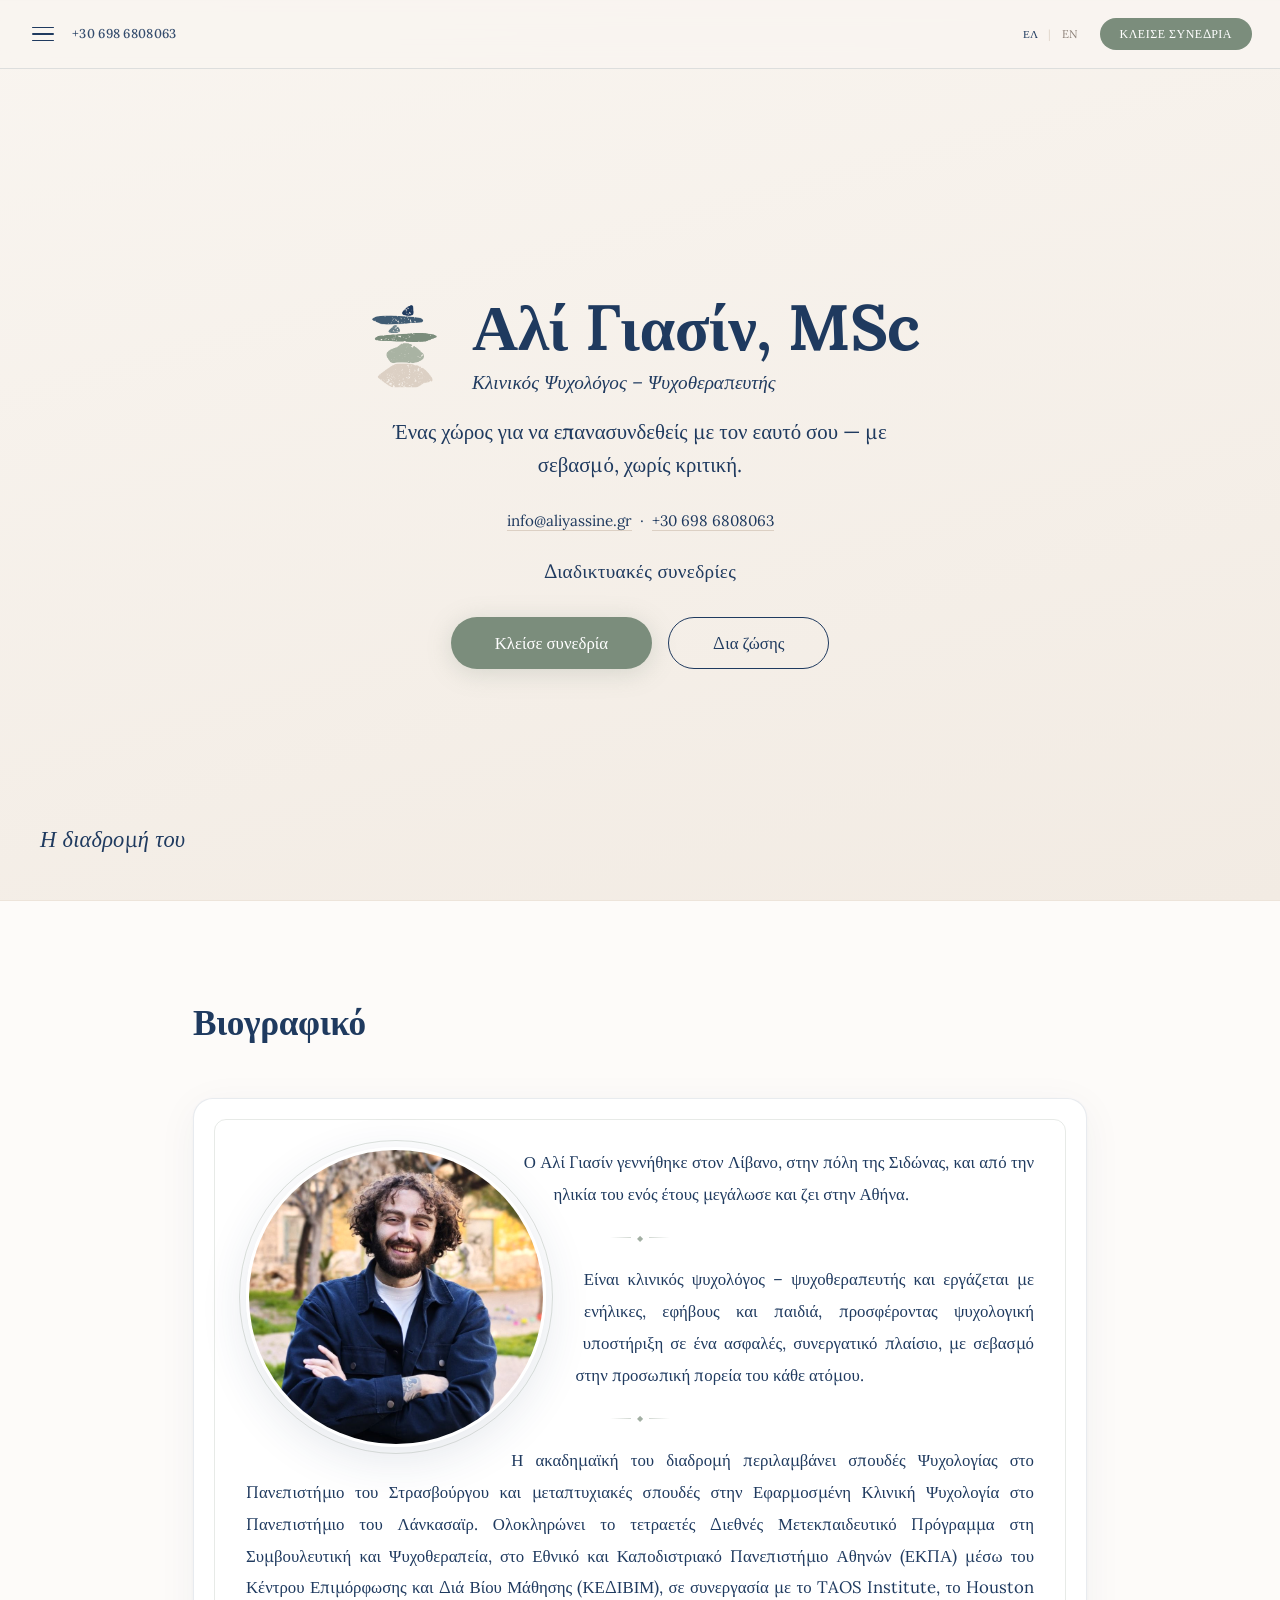
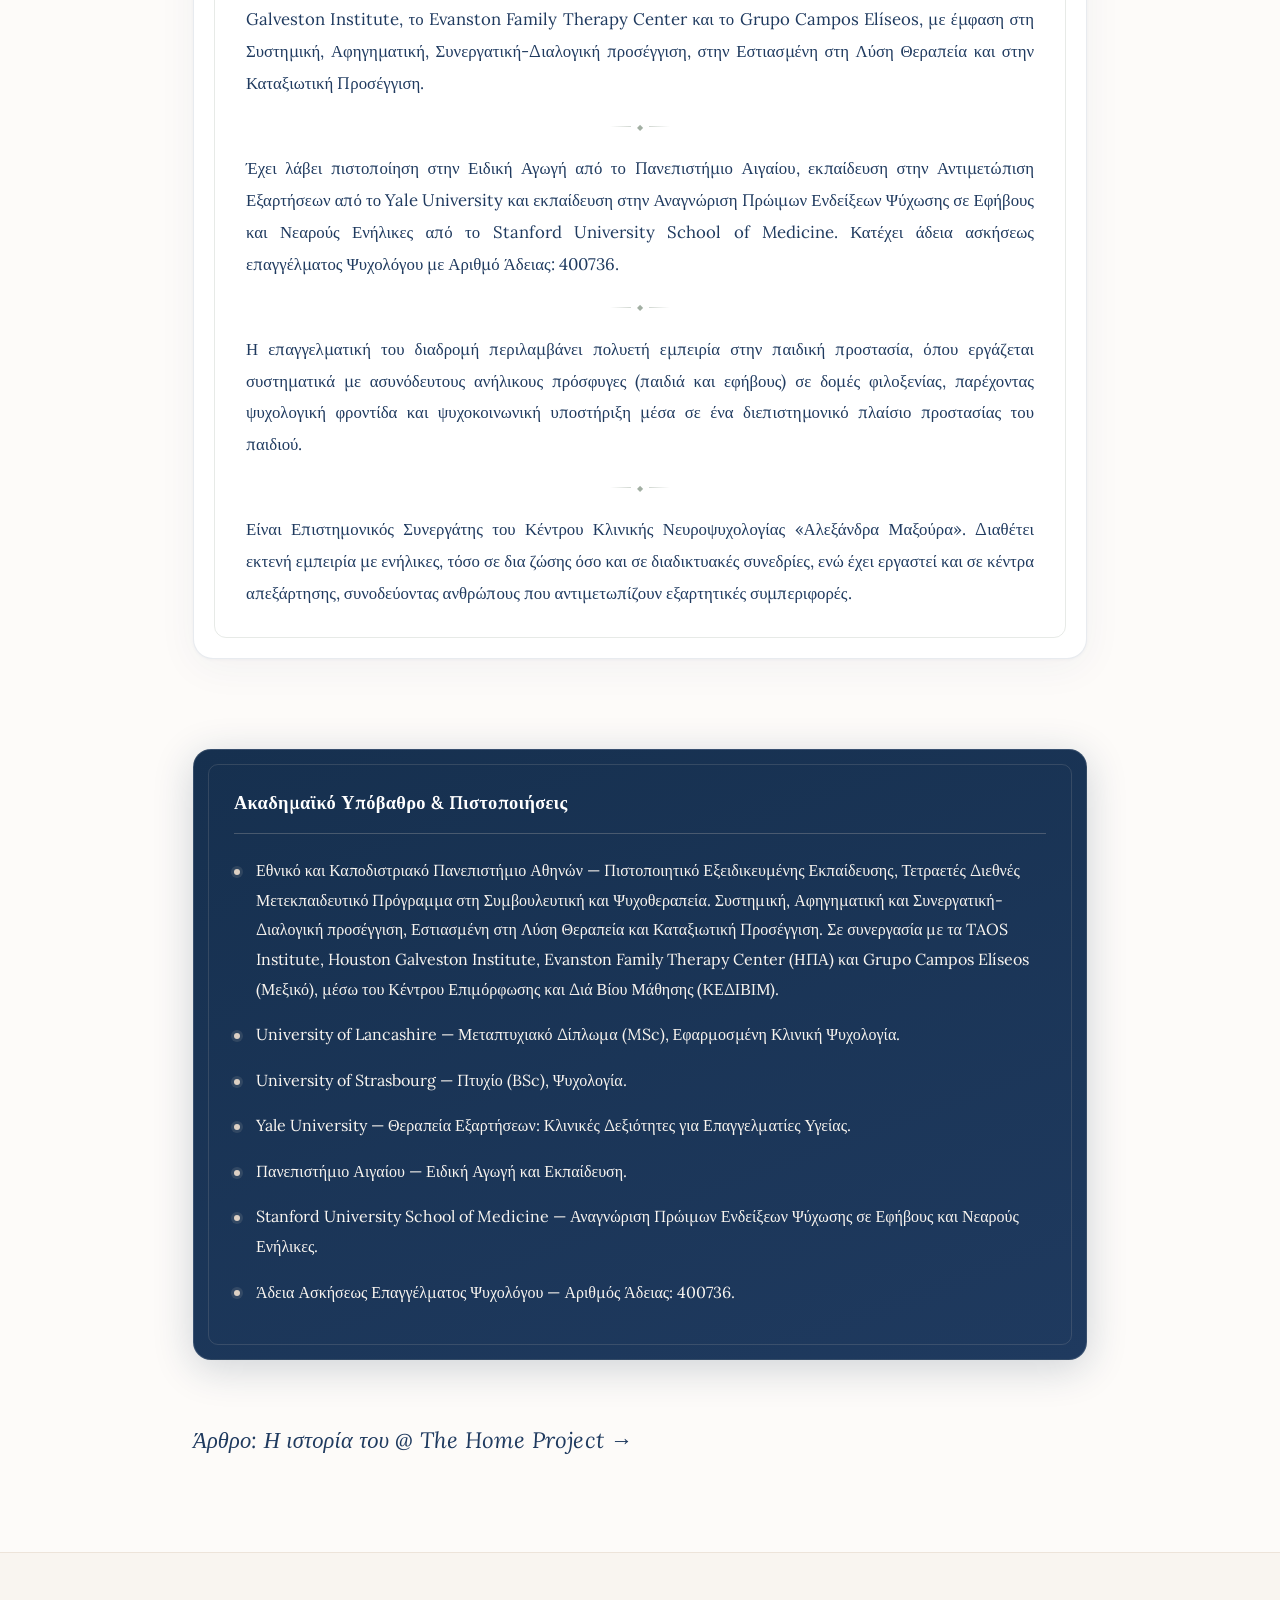
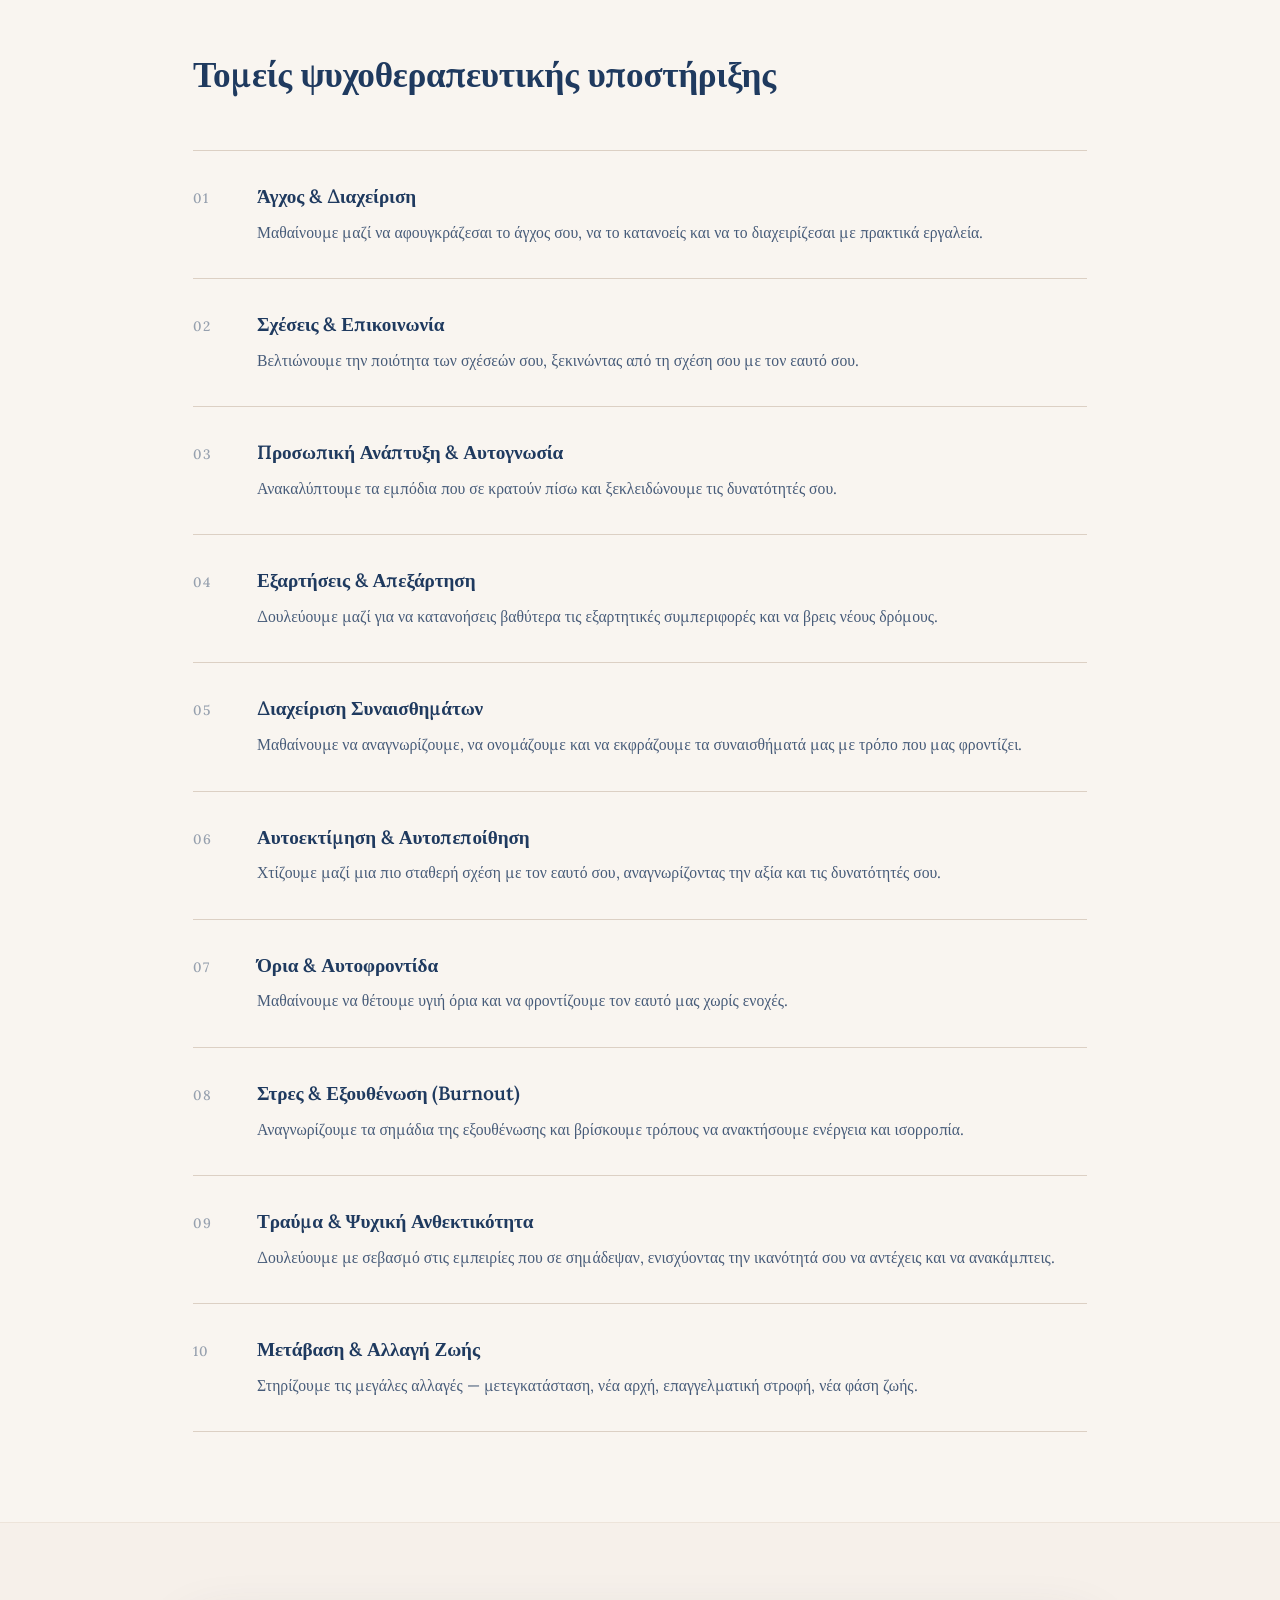
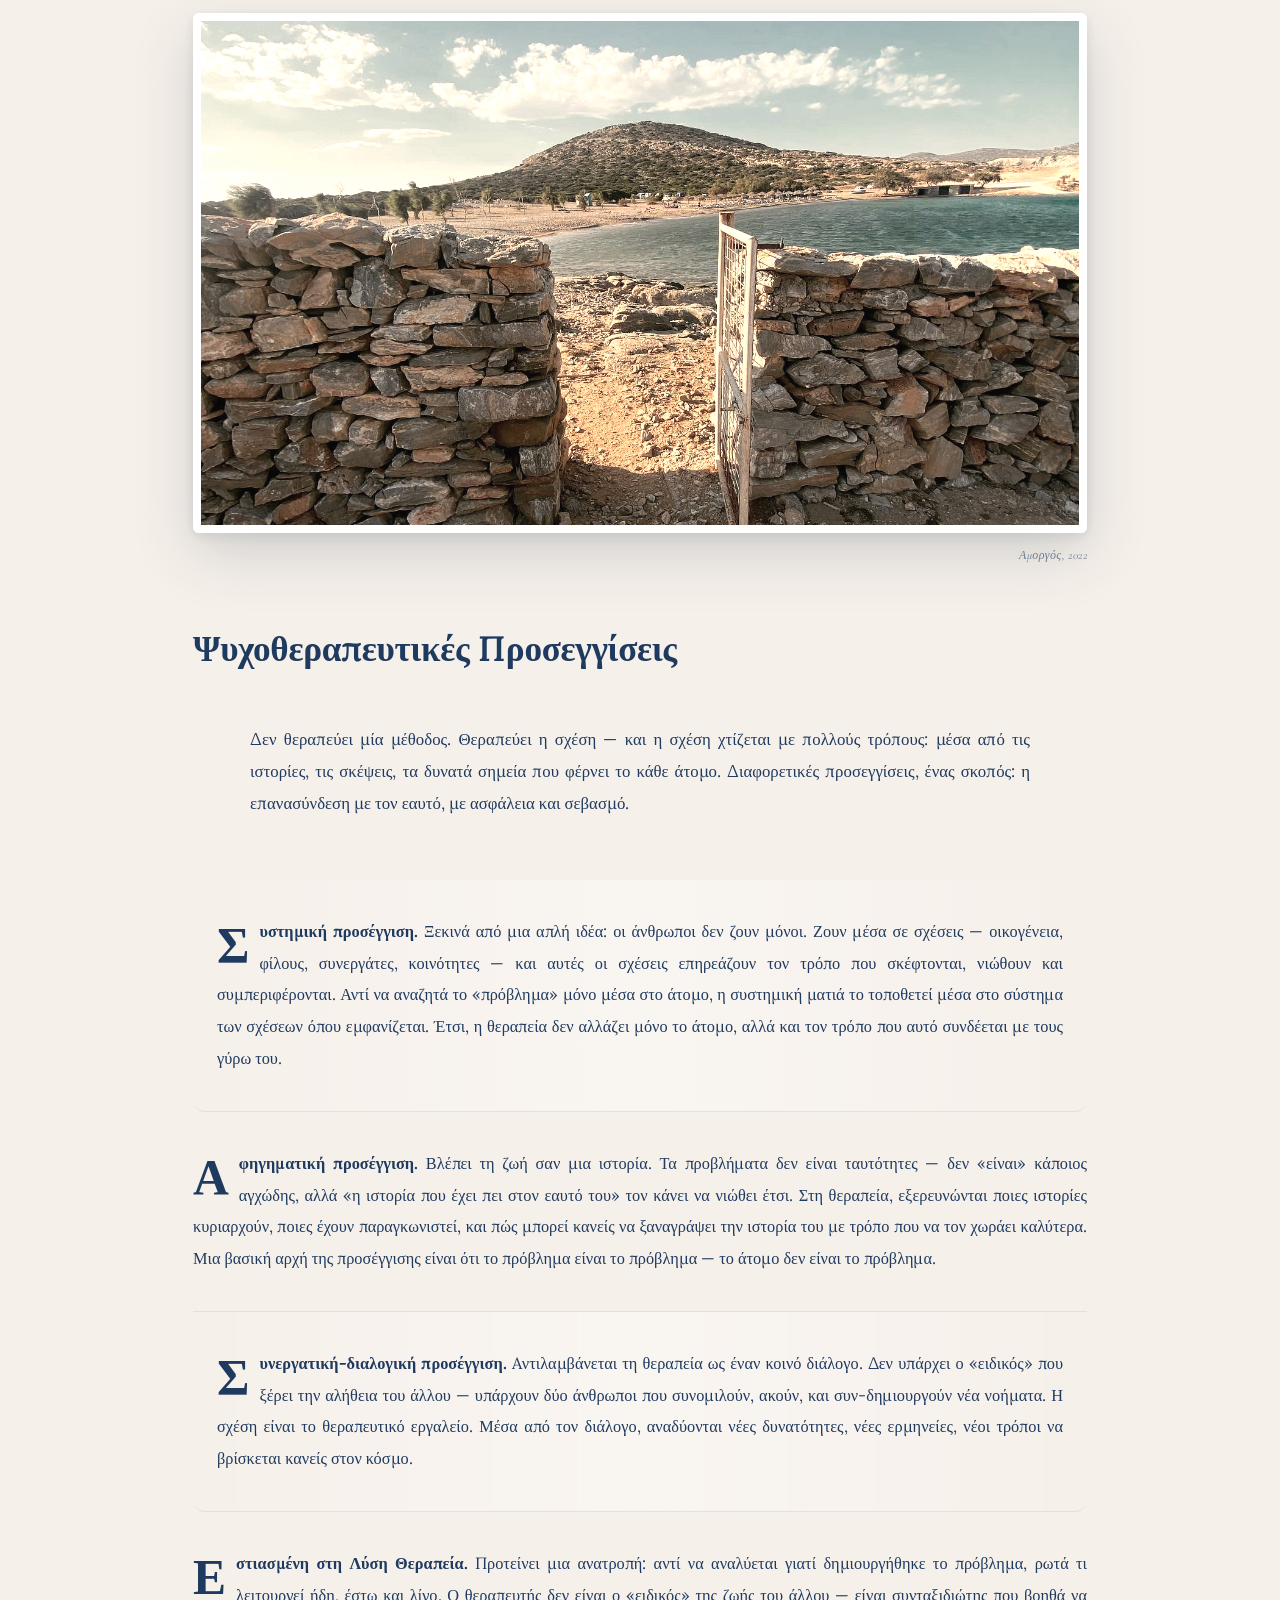
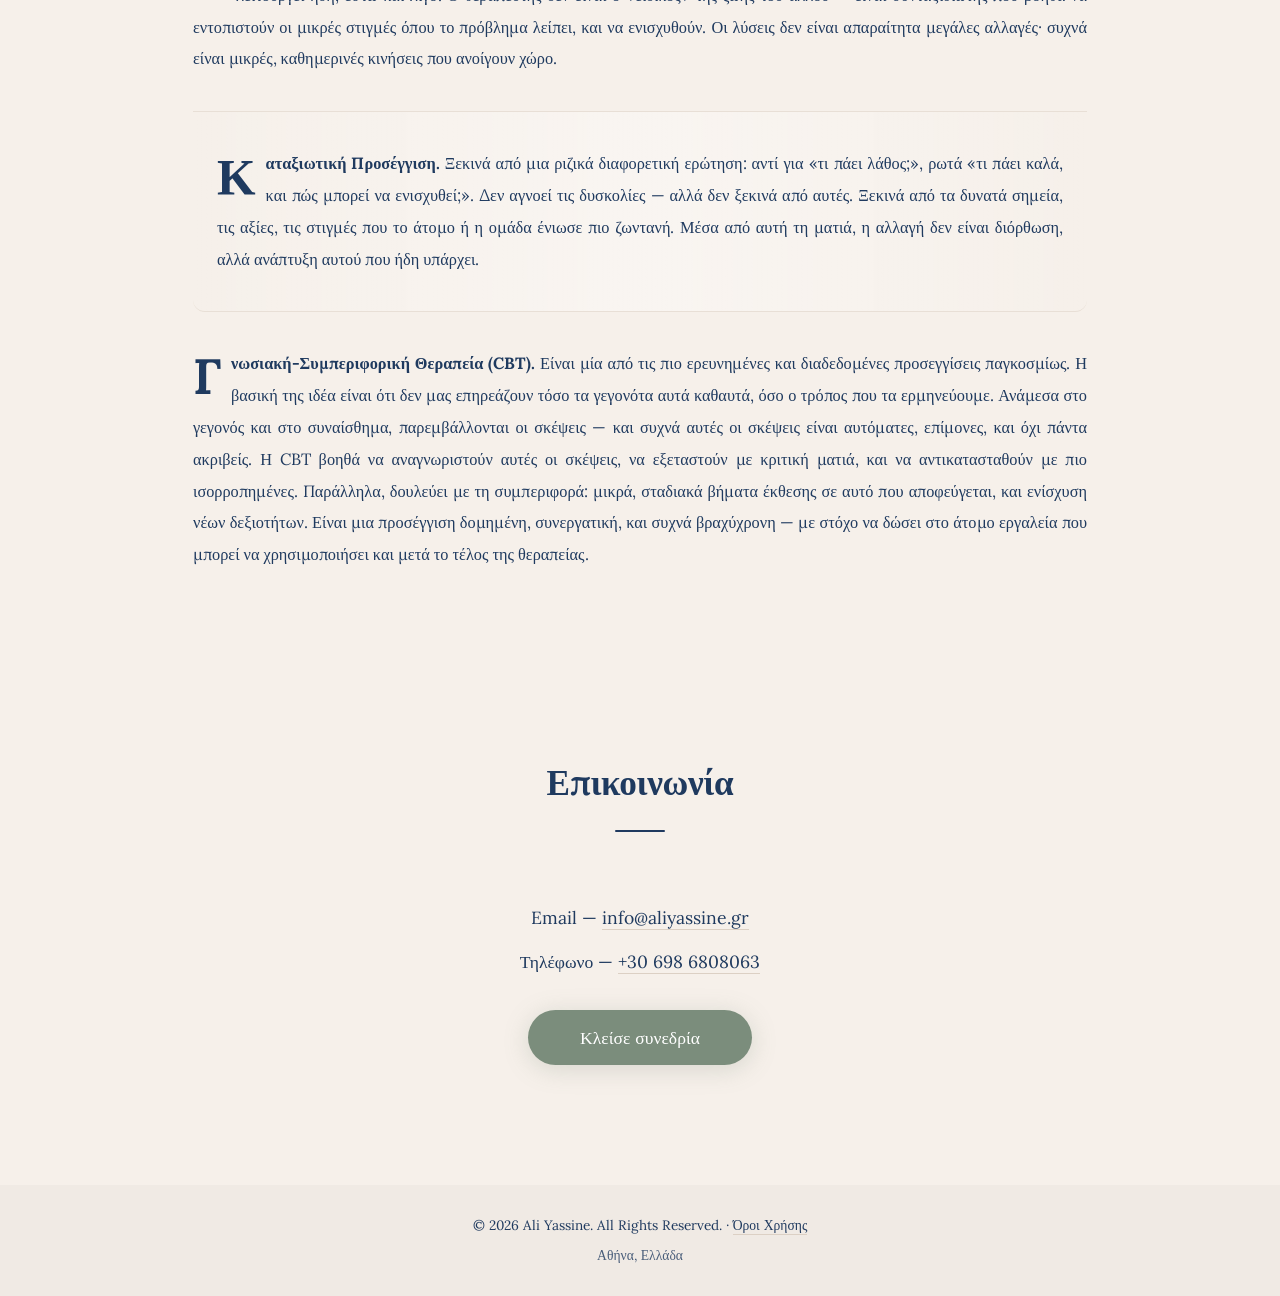
==== commit 7aa669f5: "Update index.html" ====
--- a/index.html
+++ b/index.html
@@ -644,7 +644,7 @@
                 <div class="hero-contact">
                     <a href="mailto:info@aliyassine.gr">info@aliyassine.gr</a>
                     &nbsp;·&nbsp;
-                    <a href="tel:+306949005655">+30 694 9005655</a>
+                    <a href="tel:+306986808063">+30 698 6808063</a>
                 </div>
                 <div class="hero-sessions">
                     Διαδικτυακές συνεδρίες
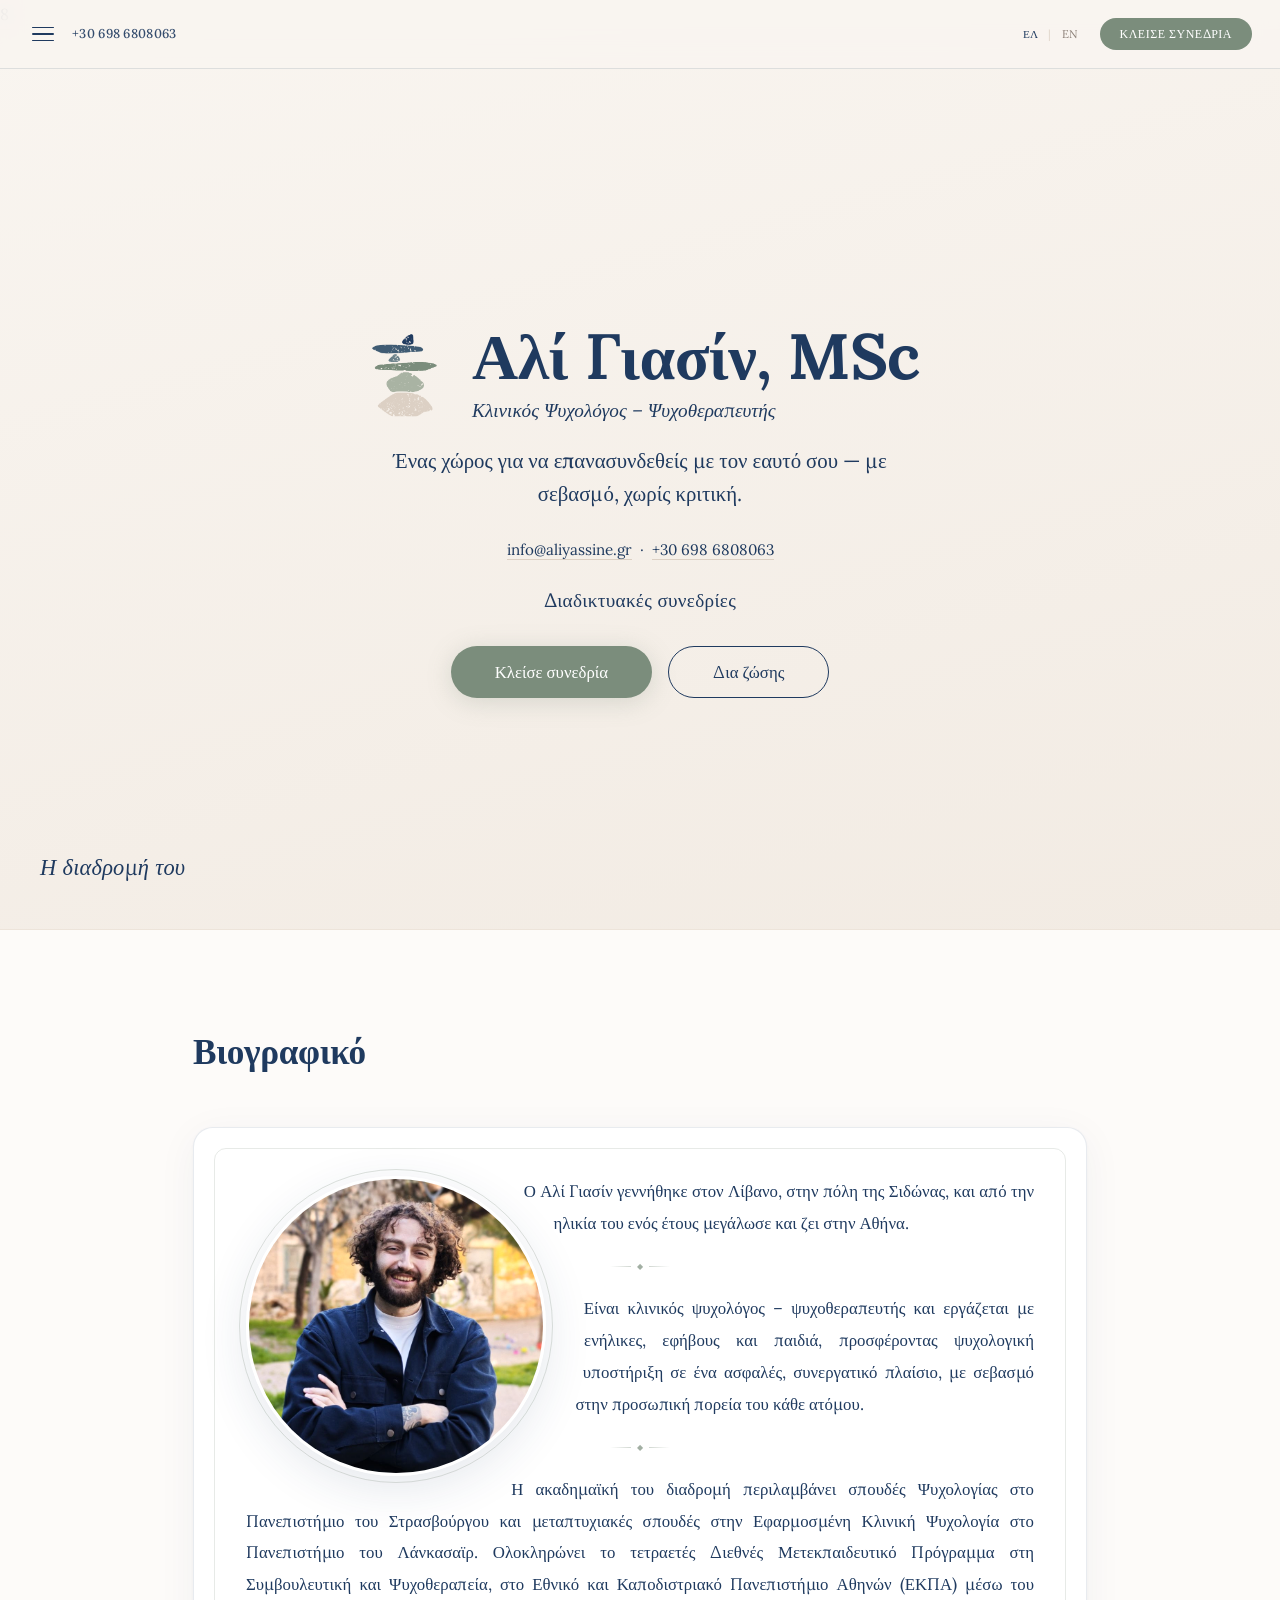
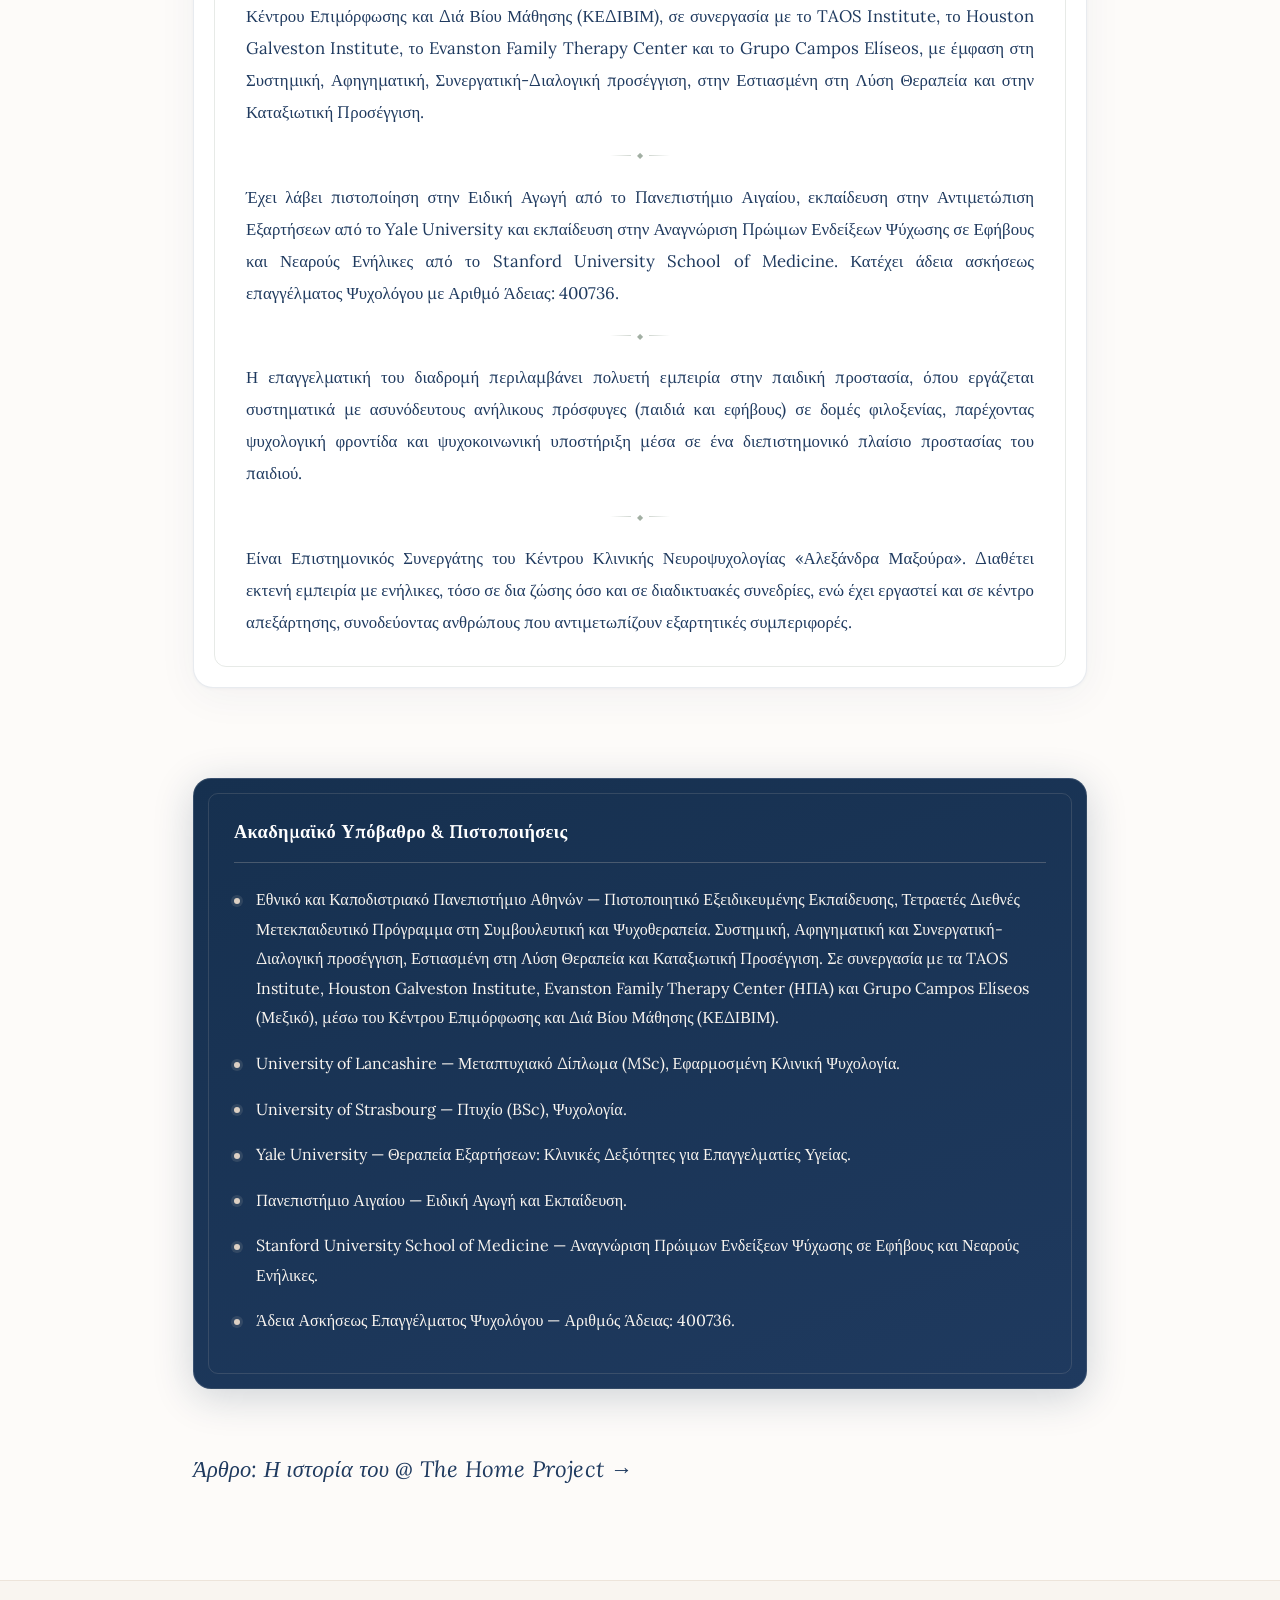
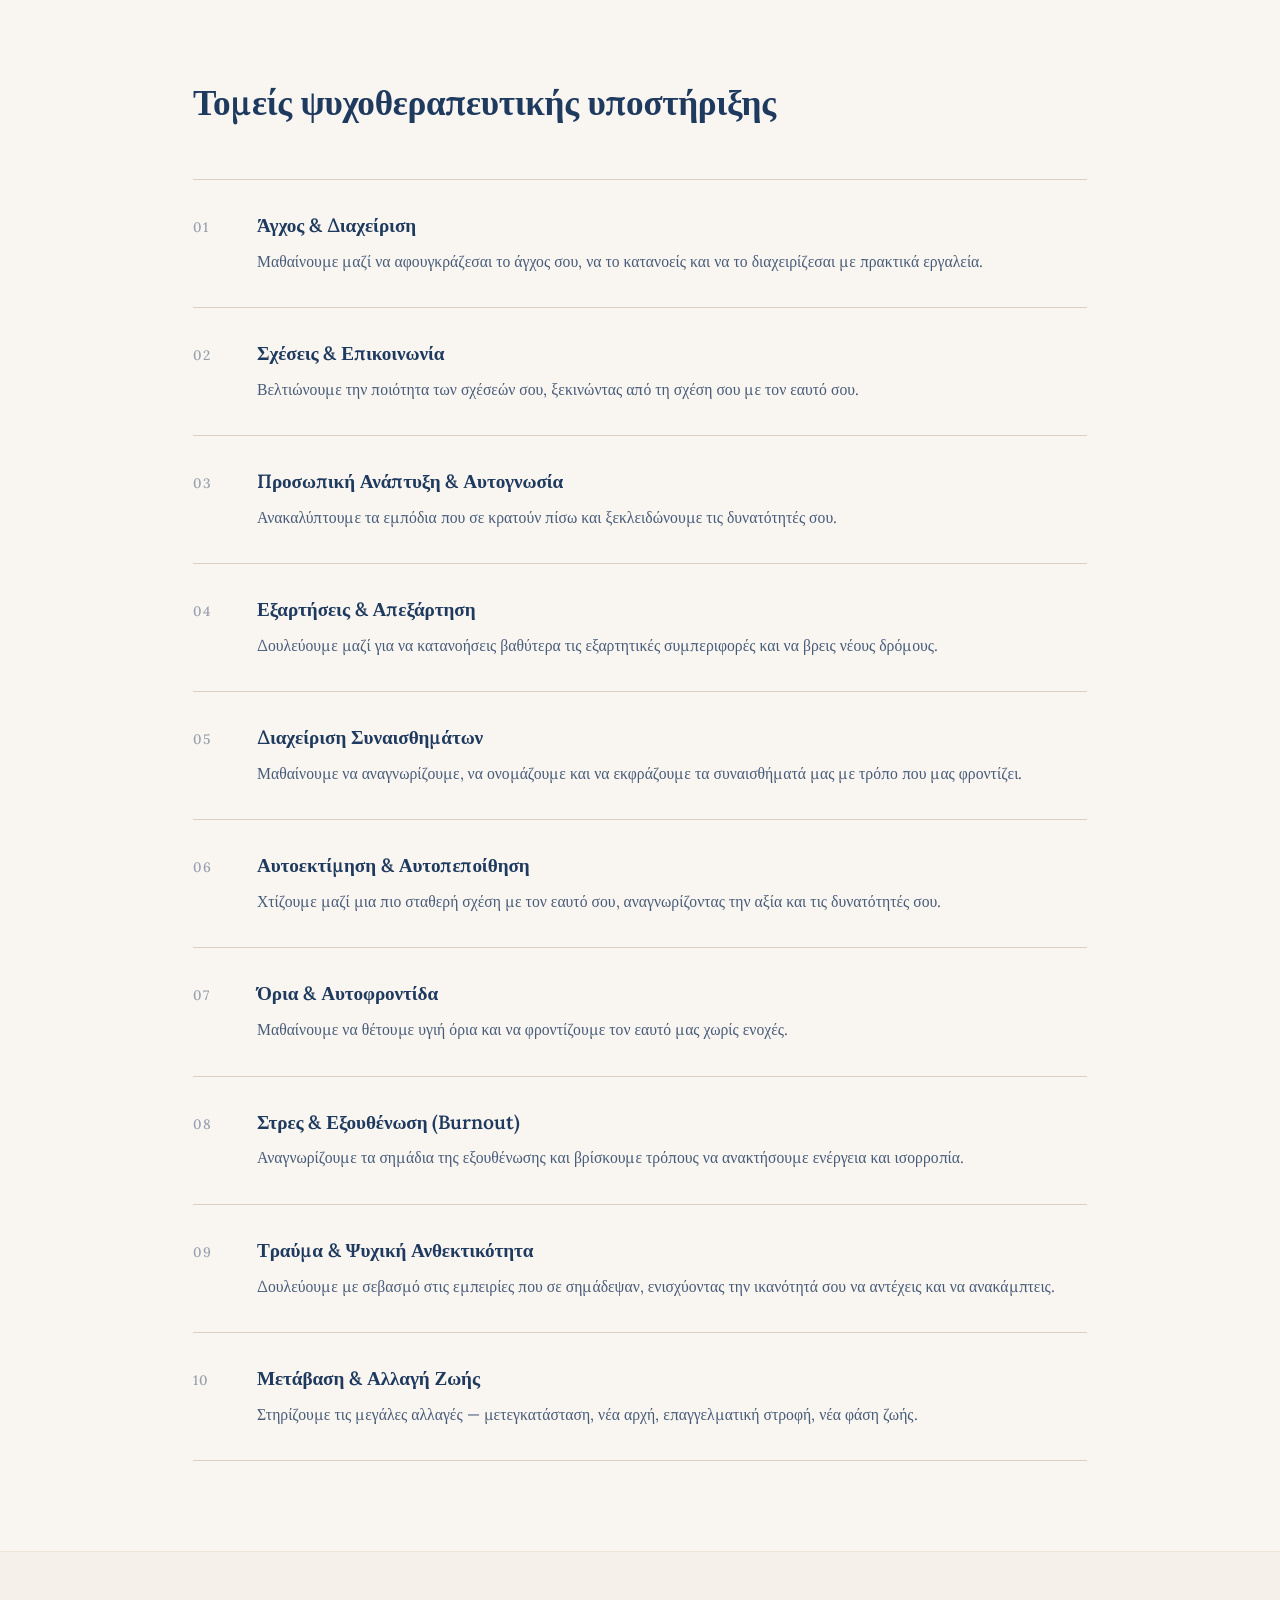
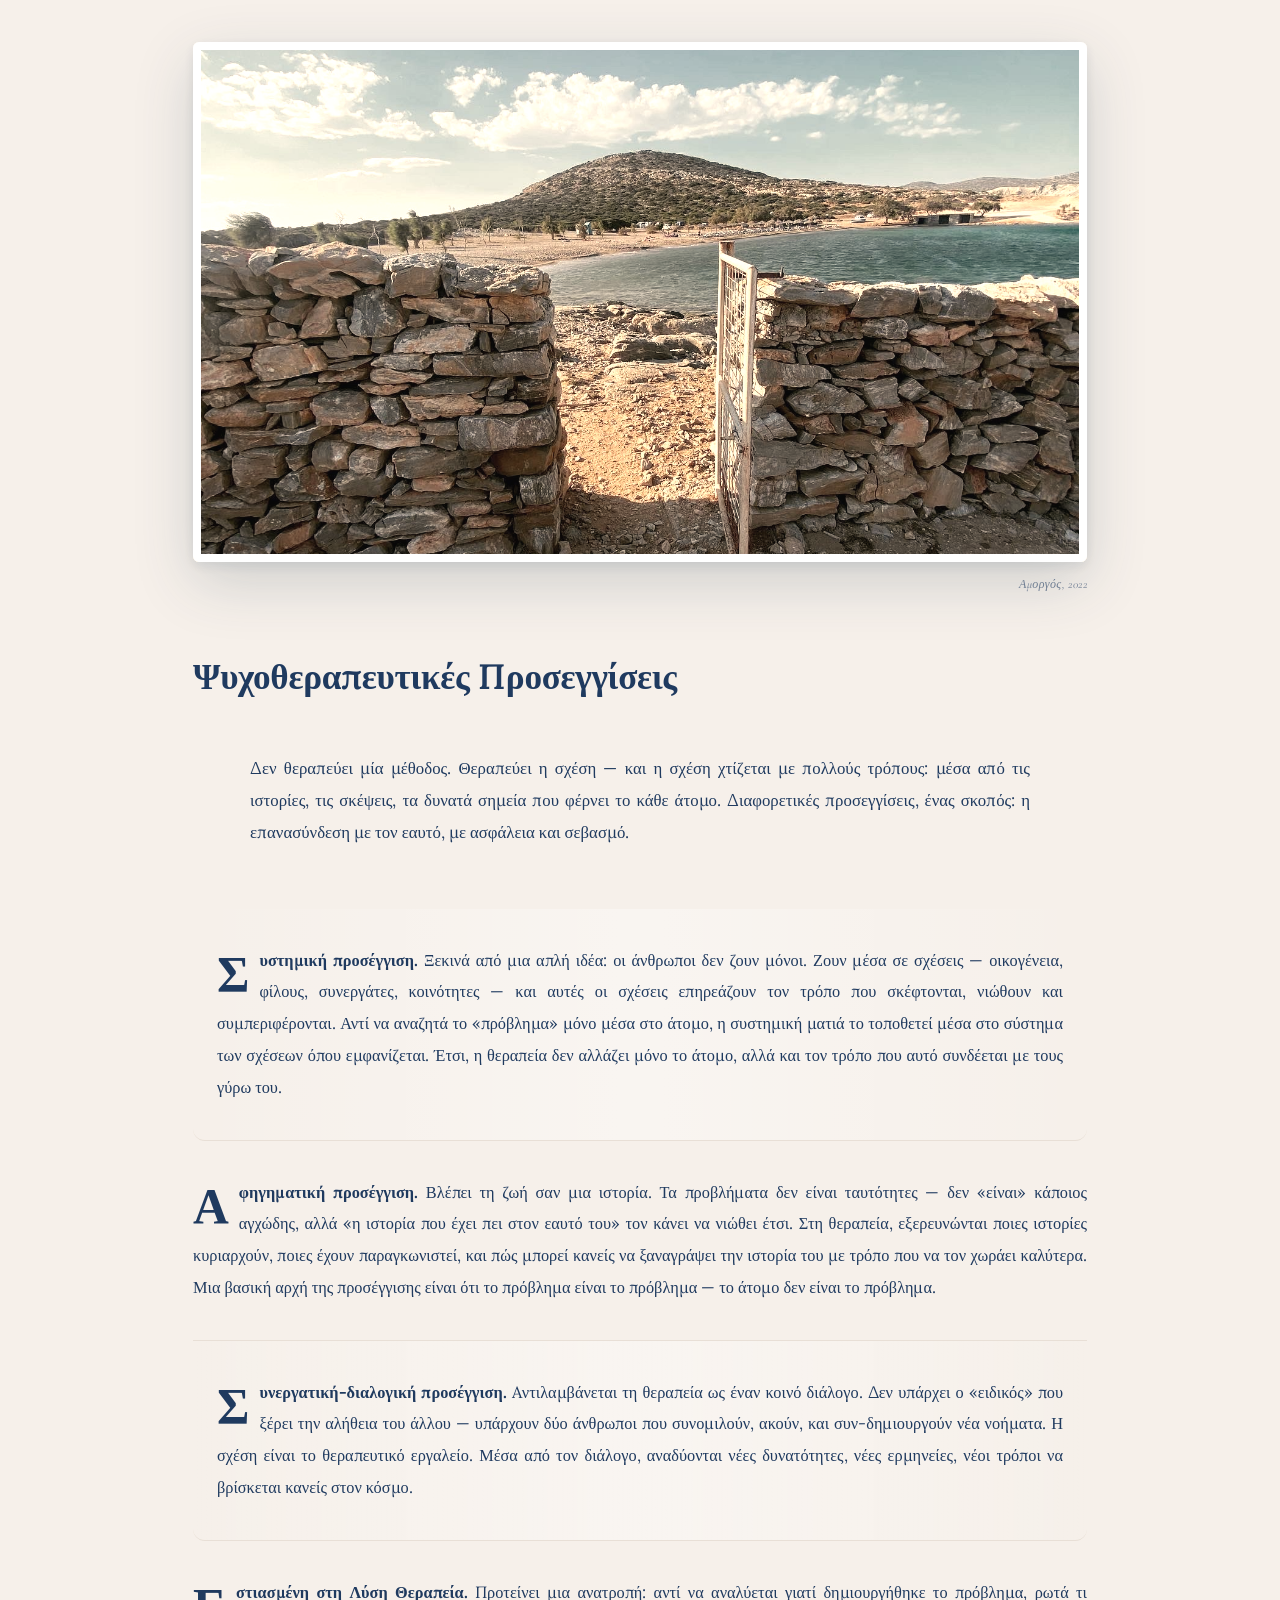
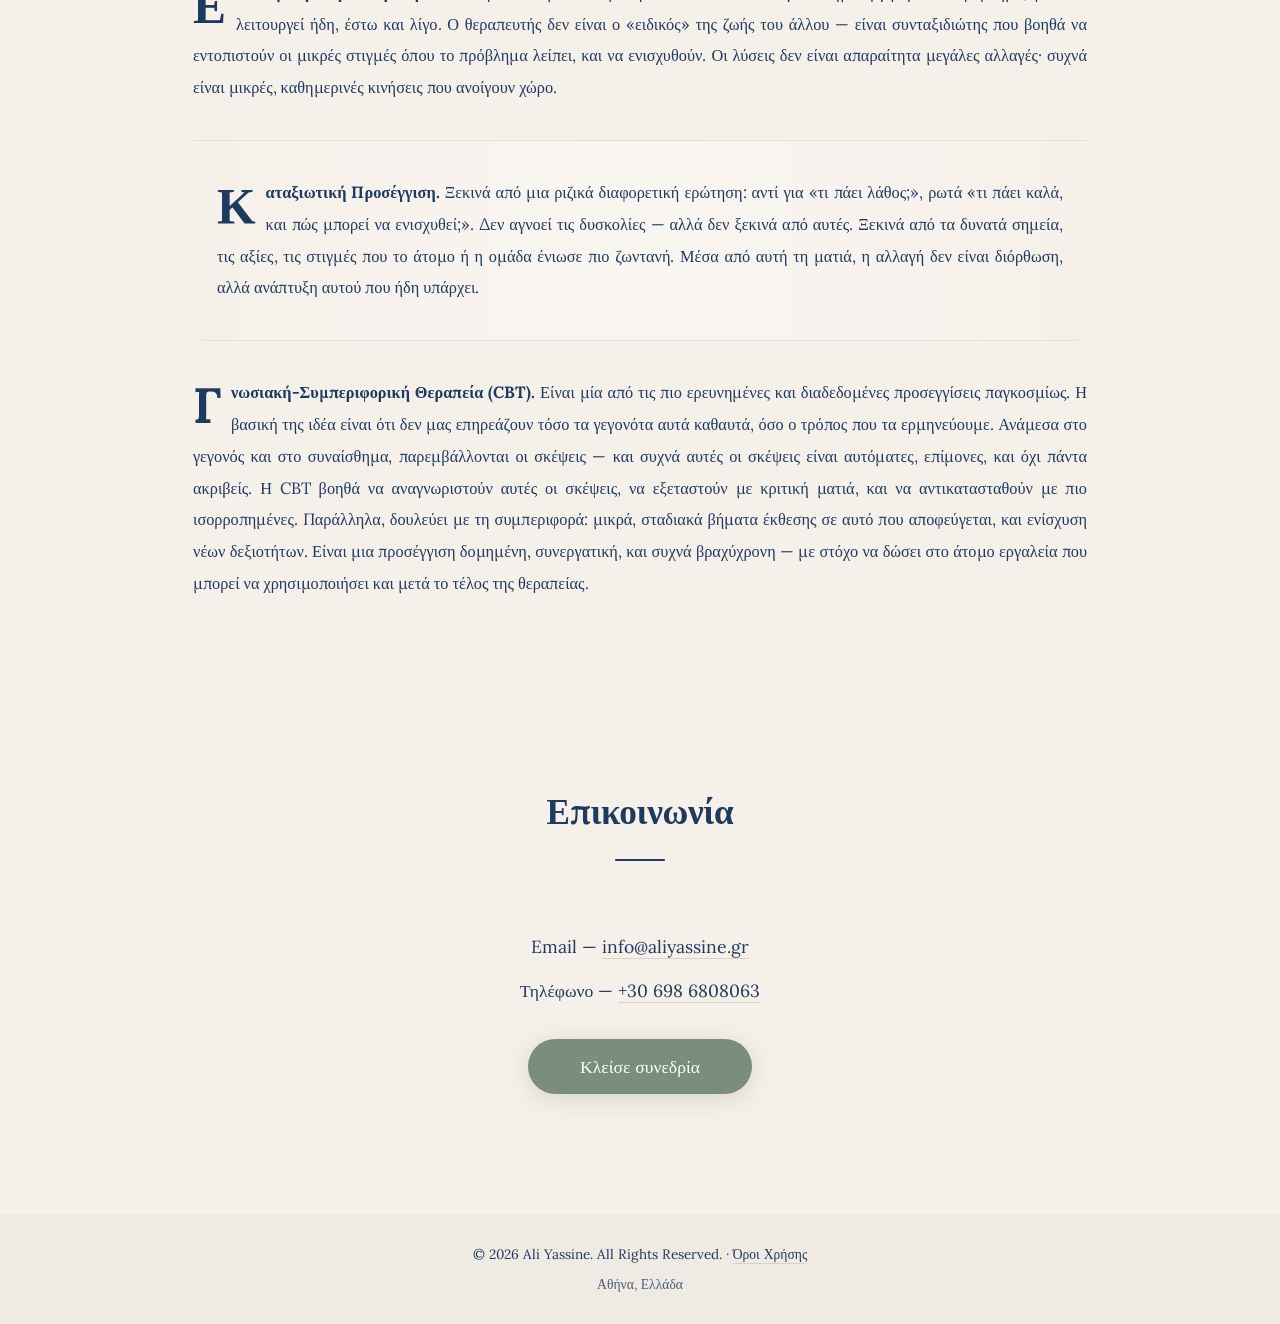
==== commit 1837abba: "Update index.html" ====
--- a/index.html
+++ b/index.html
@@ -1,9 +1,9 @@
-<!DOCTYPE html>
+8<!DOCTYPE html>
 <html lang="el">
 <head>
     <meta charset="UTF-8" />
     <meta name="viewport" content="width=device-width, initial-scale=1.0" />
-    <title>Αλί Γιασίν, MSc | Κλινικός Ψυχολόγος - Ψυχοθεραπευτής </title>
+    <title>Αλί Γιασίν, MSc | Κλινικός Ψυχολόγος - Ψυχοθεραπευτής</title>
 <meta name="description" content="Ψυχοθεραπεία για ενήλικες και εφήβους, διαδικτυακά. Άγχος, σχέσεις, τραύμα, εξαρτήσεις. Κλείσε συνεδρία." />
 
     <link rel="icon" type="image/x-icon" href="/favicon.ico">
@@ -567,6 +567,13 @@
             .btn-secondary { padding: 10px 22px; font-size: 0.85rem; }
             .header-phone { font-size: 0.65rem; }
         }
+        @media (max-width: 850px) {
+            .about-text,
+            .approaches-intro,
+            .approach-article p {
+                text-align: left;
+            }
+        }
     </style>
 </head>
 <body>
@@ -719,7 +726,7 @@
 
                             <span class="bio-divider"></span>
 
-                            <p>Είναι Επιστημονικός Συνεργάτης του Κέντρου Κλινικής Νευροψυχολογίας «Αλεξάνδρα Μαξούρα». Διαθέτει εκτενή εμπειρία με ενήλικες, τόσο σε δια ζώσης όσο και σε διαδικτυακές συνεδρίες, ενώ έχει εργαστεί και σε κέντρα απεξάρτησης, συνοδεύοντας ανθρώπους που αντιμετωπίζουν εξαρτητικές συμπεριφορές.</p>
+                            <p>Είναι Επιστημονικός Συνεργάτης του Κέντρου Κλινικής Νευροψυχολογίας «Αλεξάνδρα Μαξούρα». Διαθέτει εκτενή εμπειρία με ενήλικες, τόσο σε δια ζώσης όσο και σε διαδικτυακές συνεδρίες, ενώ έχει εργαστεί και σε κέντρο απεξάρτησης, συνοδεύοντας ανθρώπους που αντιμετωπίζουν εξαρτητικές συμπεριφορές.</p>
                         </div>
                         <div class="lang-en" style="display:none;">
                             <p>Ali Yassine was born in Sidon, Lebanon, and raised in Athens, Greece from the age of one, where he has lived ever since.</p>
@@ -742,7 +749,7 @@
 
                             <span class="bio-divider"></span>
 
-                            <p>He is a Scientific Associate at the Center for Clinical Neuropsychology “Alexandra Maxoura.” He brings extensive experience with adults, both in person and online, and has also worked in addiction treatment centers, supporting people facing addictive behaviors.</p>
+                            <p>He is a Scientific Associate at the Center for Clinical Neuropsychology “Alexandra Maxoura.” He brings extensive experience with adults, both in person and online, and has also worked in addiction treatment center, supporting people facing addictive behaviors.</p>
                         </div>
                     </div>
                 </div>
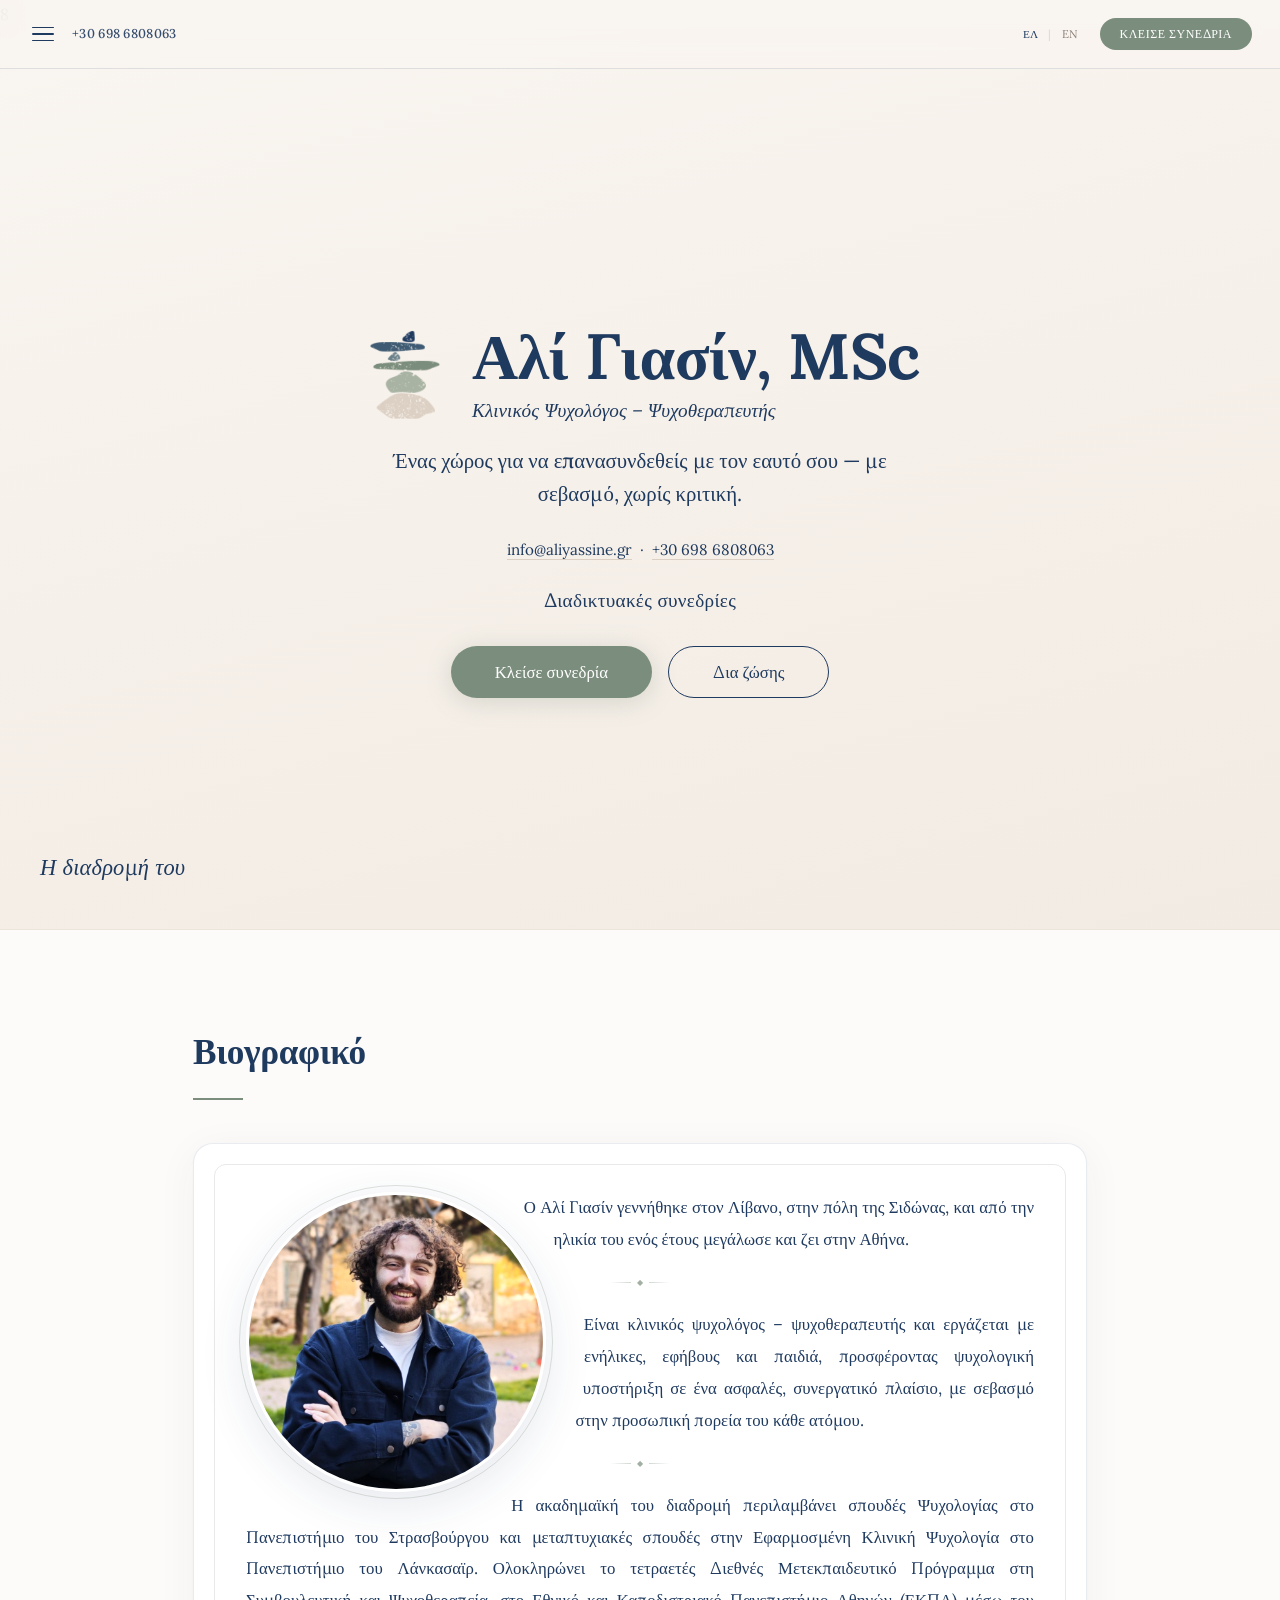
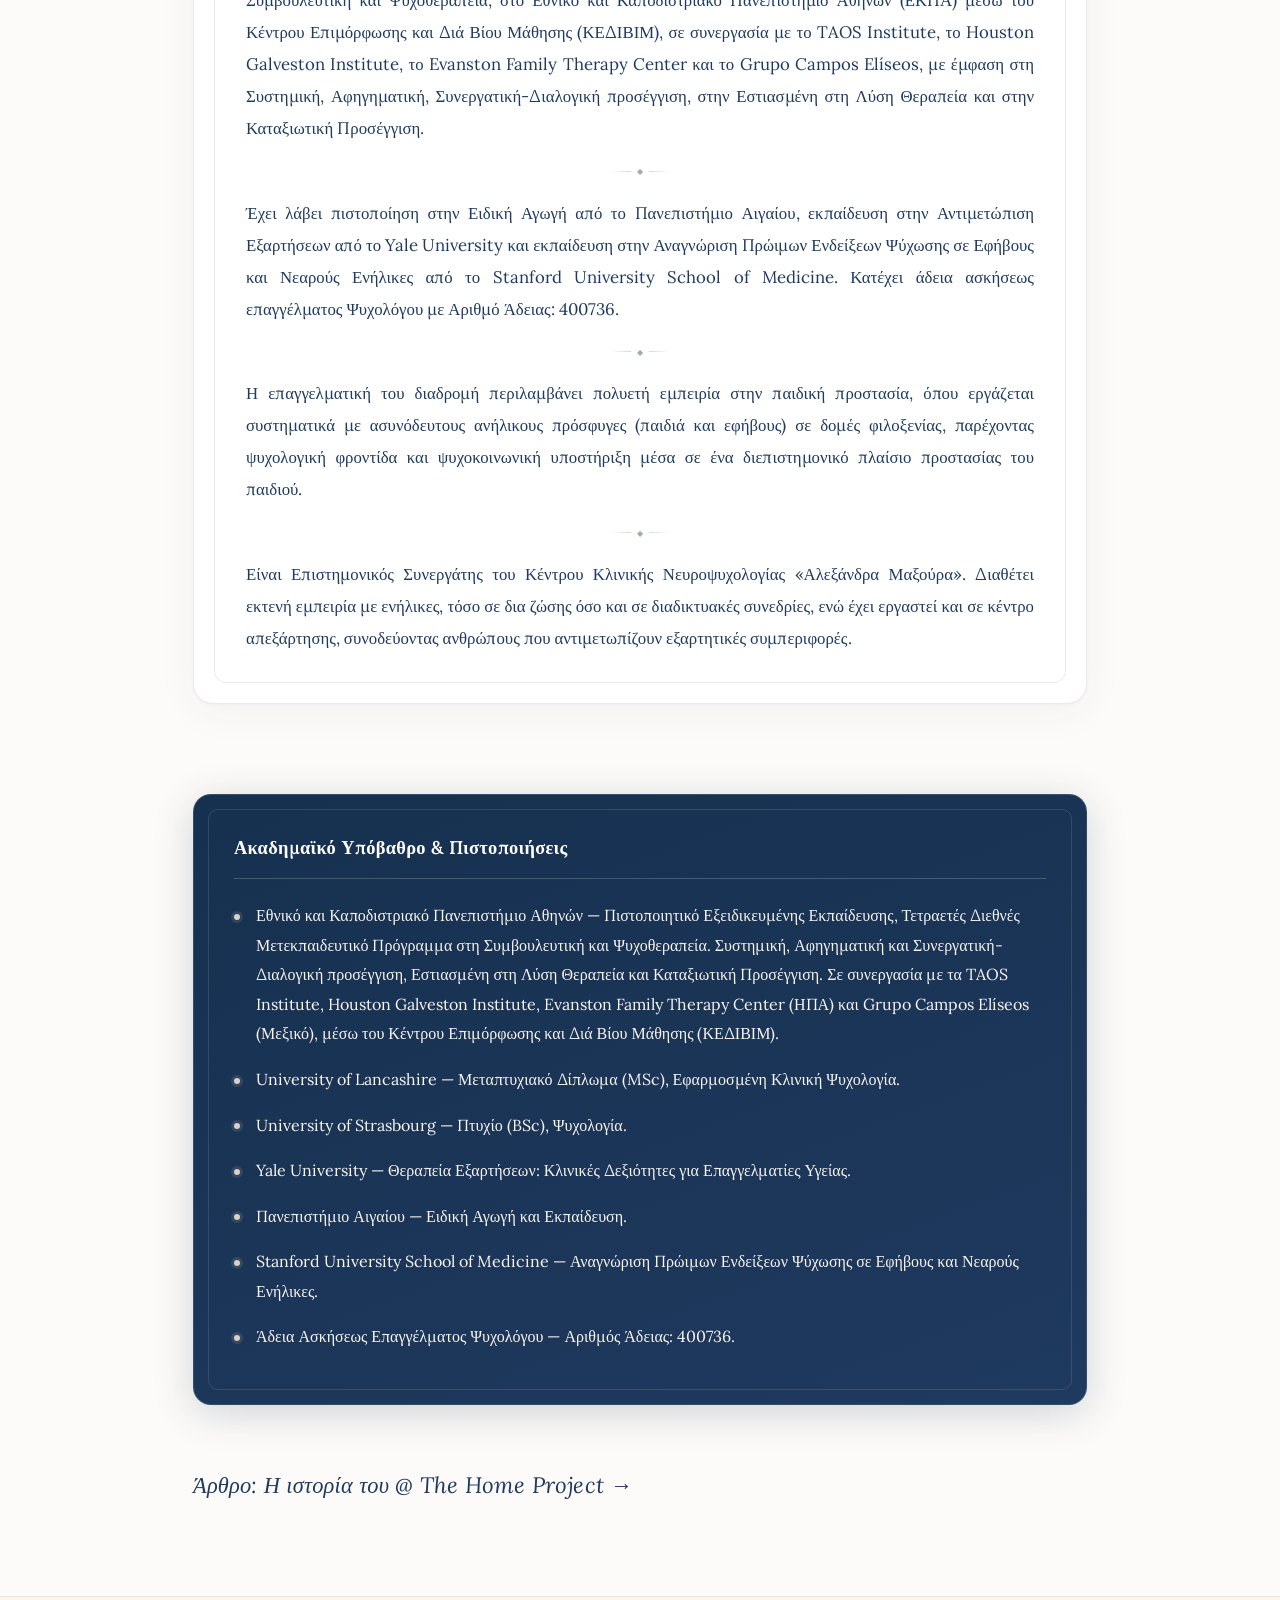
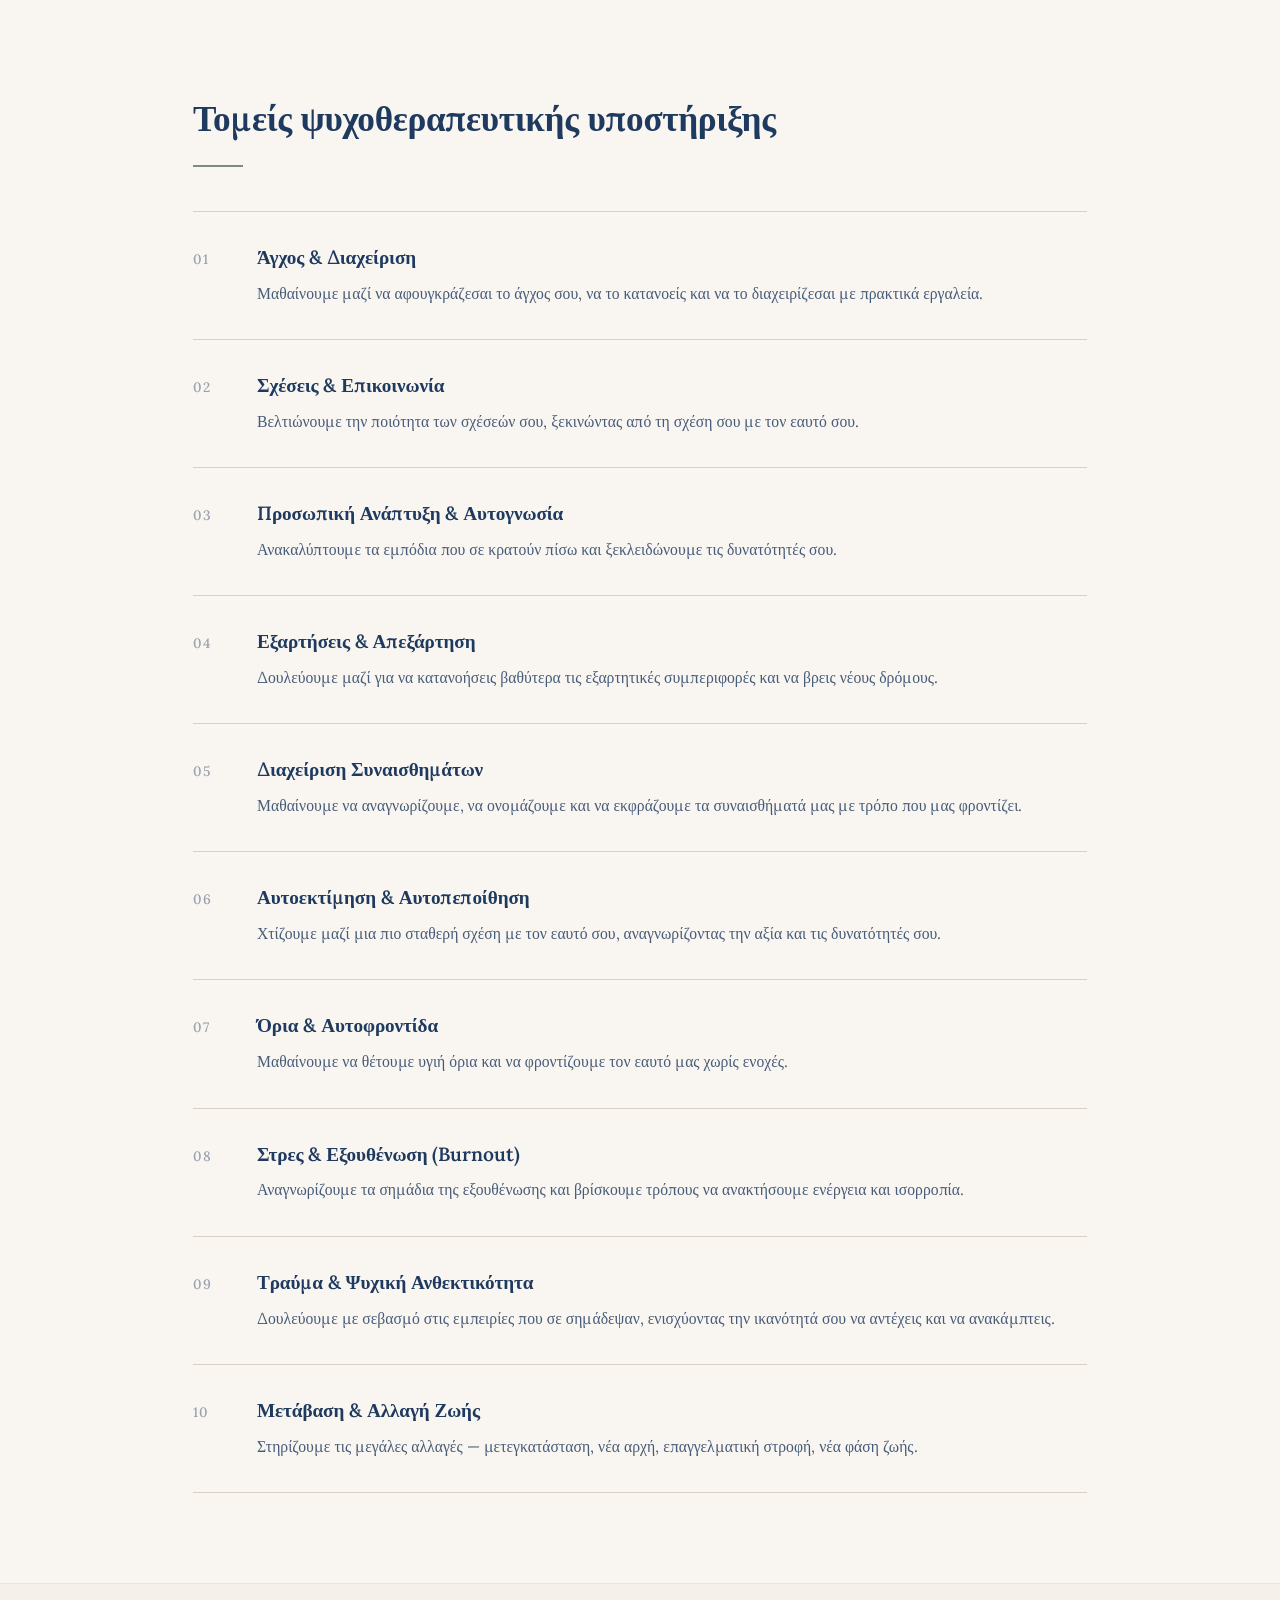
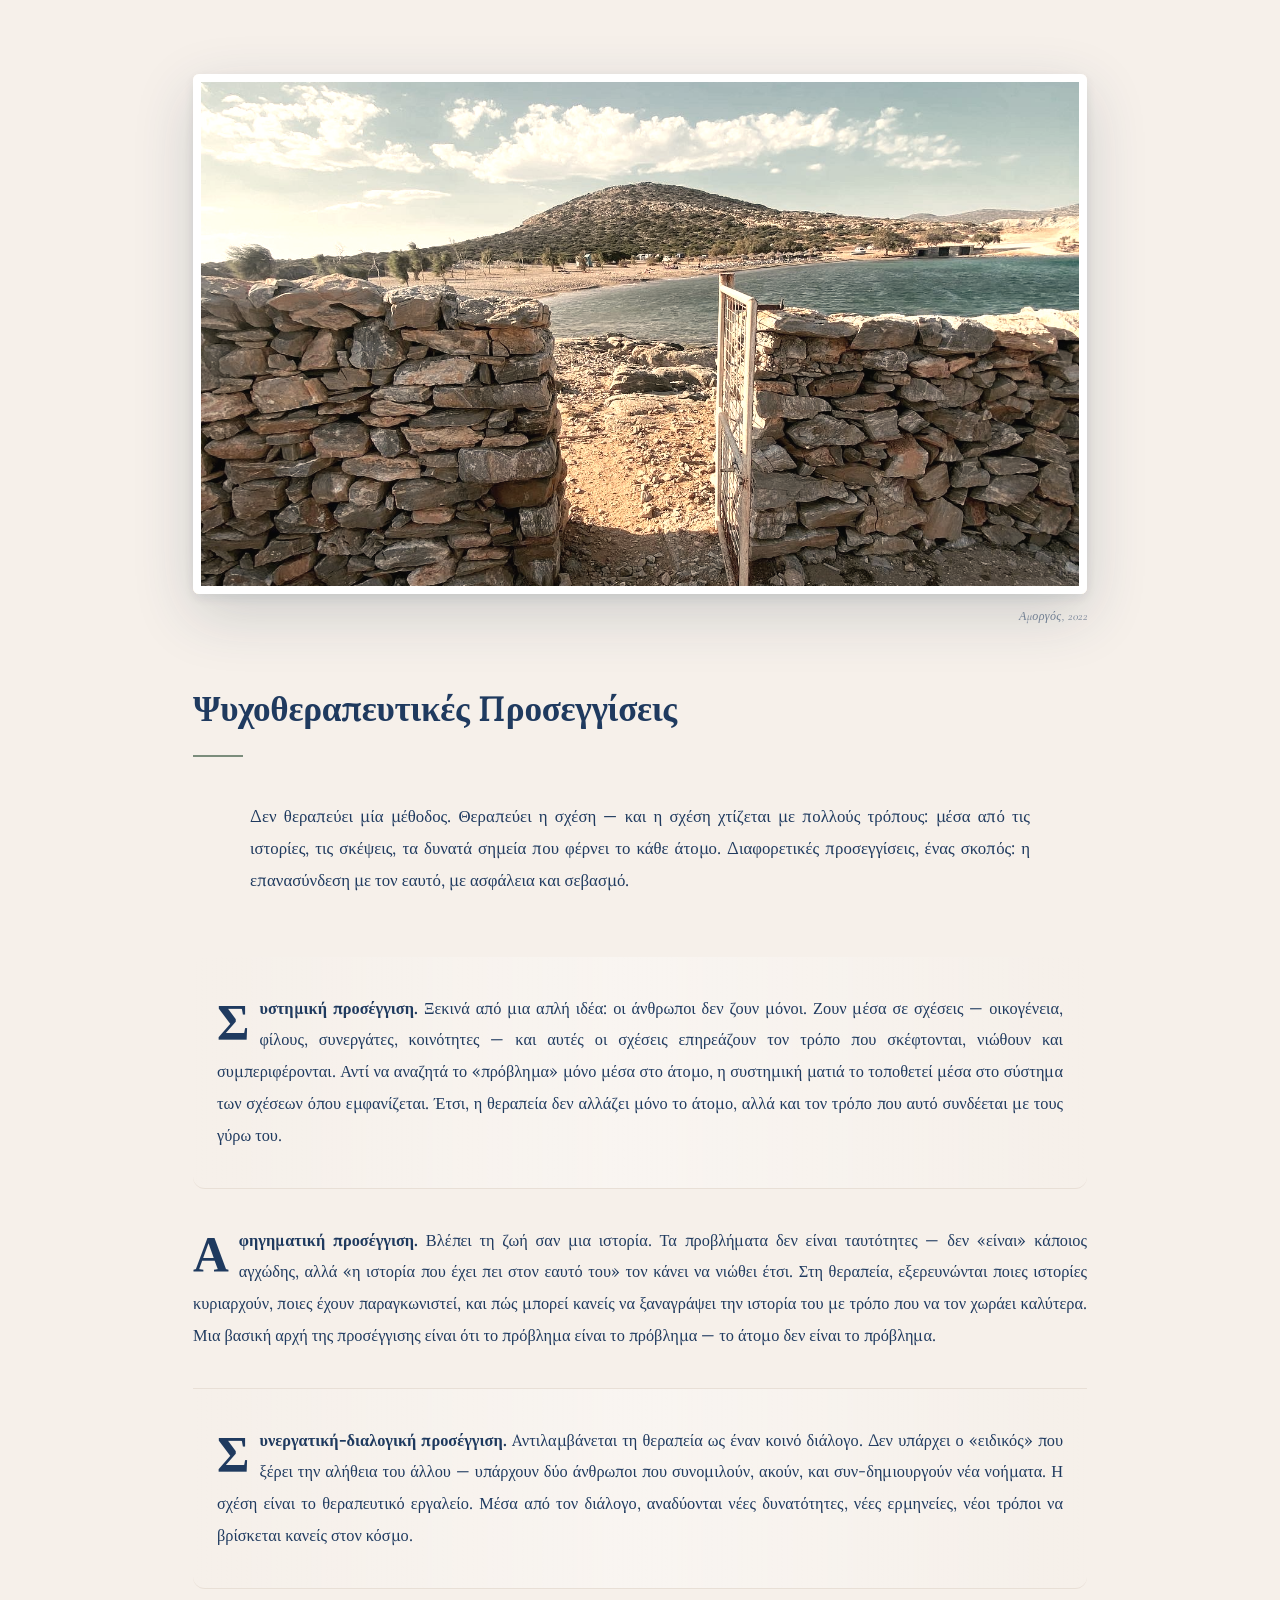
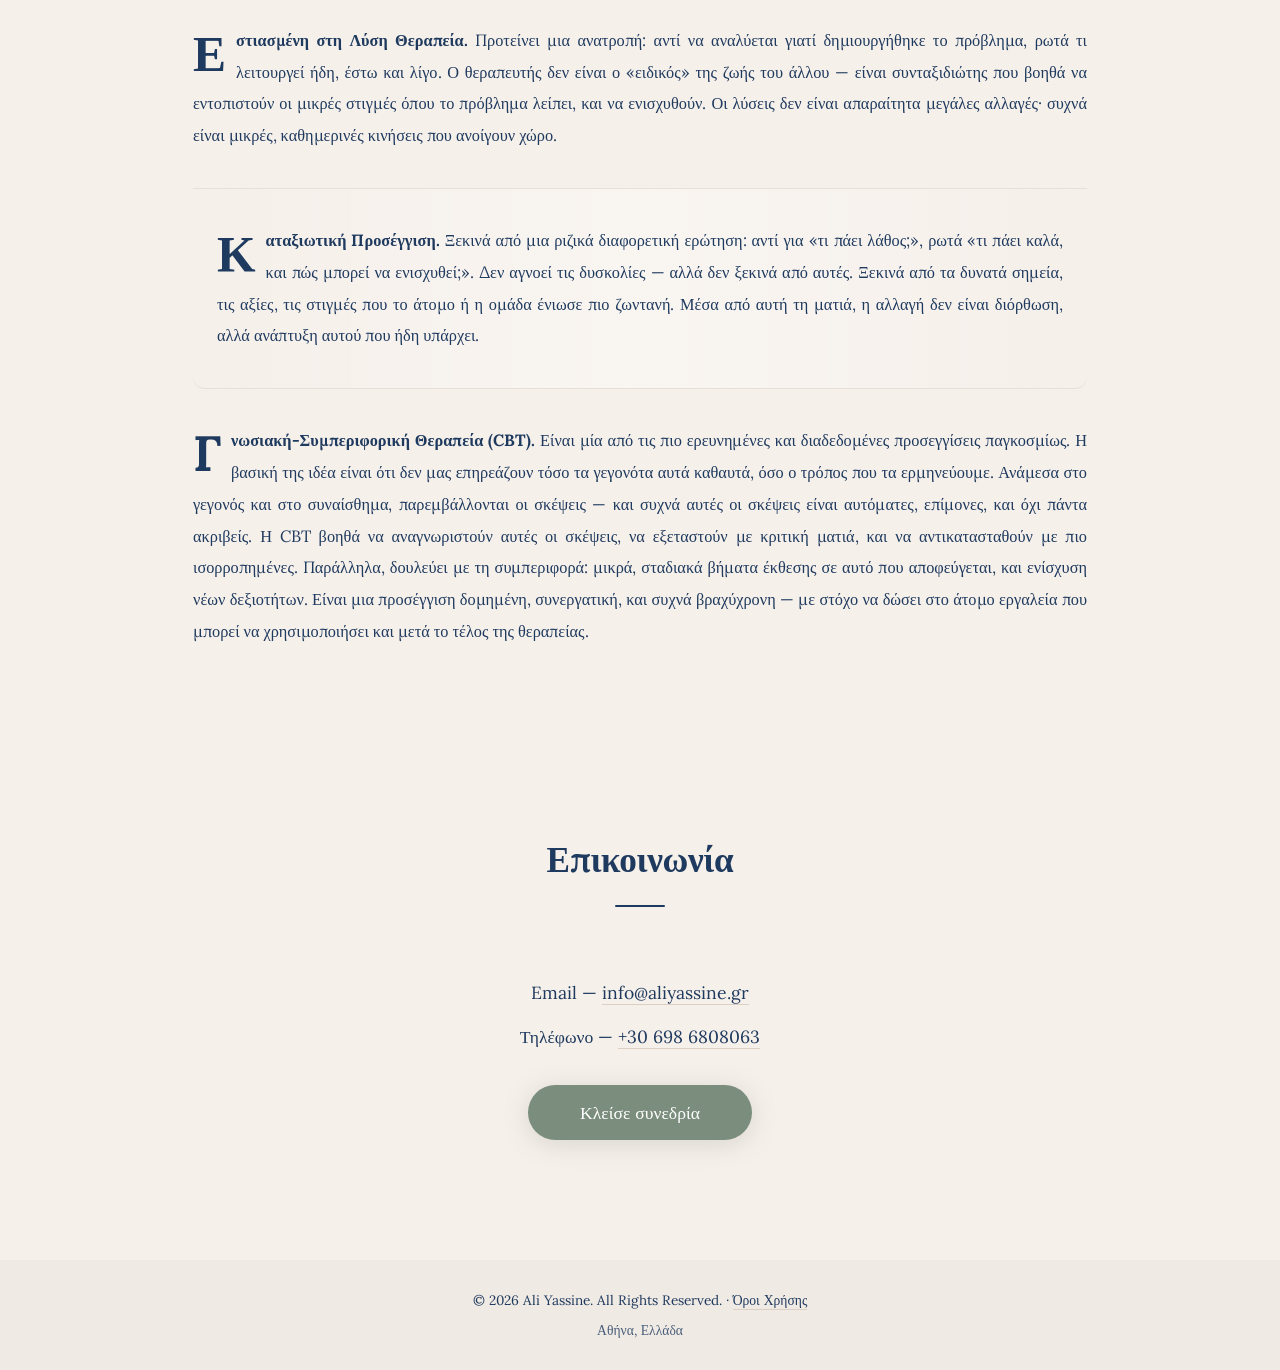
==== commit e31947d4: "Implement entrance animations and responsive design Added entrance animations and responsive styles " ====
--- a/index.html
+++ b/index.html
@@ -506,7 +506,71 @@
         footer a:hover { border-bottom-color: #7B8D7C; color: #7B8D7C; }
         .footer-flex { display: flex; flex-direction: column; justify-content: center; align-items: center; gap: 6px; }
         .footer-location { font-size: 0.85rem; color: #1F3A5F; opacity: 0.8; }
-
+/* ENTRANCE ANIMATIONS */
+@keyframes softRise {
+    from { opacity: 0; transform: translateY(14px); filter: blur(4px); }
+    to   { opacity: 1; transform: translateY(0);    filter: blur(0); }
+}
+@keyframes softFade { from { opacity: 0; } to { opacity: 1; } }
+@keyframes lineDraw { from { transform: scaleX(0); } to { transform: scaleX(1); } }
+@keyframes lineDrawCenter { to { transform: translateX(-50%) scaleX(1); } }
+
+header { animation: softFade 1s ease both; }
+
+.hero-content .lang-el > *,
+.hero-content .lang-en > * {
+    animation: softRise 1s cubic-bezier(0.22, 0.61, 0.36, 1) both;
+}
+.hero-content .lang-el > :nth-child(1), .hero-content .lang-en > :nth-child(1) { animation-delay: 0.15s; }
+.hero-content .lang-el > :nth-child(2), .hero-content .lang-en > :nth-child(2) { animation-delay: 0.40s; }
+.hero-content .lang-el > :nth-child(3), .hero-content .lang-en > :nth-child(3) { animation-delay: 0.60s; }
+.hero-content .lang-el > :nth-child(4), .hero-content .lang-en > :nth-child(4) { animation-delay: 0.80s; }
+.hero-content .lang-el > :nth-child(5), .hero-content .lang-en > :nth-child(5) { animation-delay: 1.00s; }
+
+.hero-journey { animation: softFade 1.2s ease 1.4s both; }
+
+/* Τίτλοι ενοτήτων: fade + γραμμή */
+.section-title {
+    opacity: 0; transform: translateY(12px);
+    transition: opacity 0.9s ease, transform 0.9s ease;
+    position: relative; padding-bottom: 16px;
+}
+.section-title.visible { opacity: 1; transform: translateY(0); }
+.section-title::after {
+    content: ''; position: absolute; left: 0; bottom: 0;
+    width: 50px; height: 1.5px; background: #7B8D7C;
+    transform: scaleX(0); transform-origin: left;
+}
+.section-title.visible::after { animation: lineDraw 0.9s ease 0.3s forwards; }
+
+.contact .section-title::after { left: 50%; margin: 0; transform: translateX(-50%) scaleX(0); transform-origin: center; }
+.contact .section-title.visible::after { animation: lineDrawCenter 0.9s ease 0.3s forwards; }
+
+/* STONES STACKING */
+@keyframes stoneDrop {
+    0%   { opacity: 0; transform: translateY(-120px); }
+    65%  { opacity: 1; transform: translateY(10px); }
+    100% { opacity: 1; transform: translateY(0); }
+}
+.hero-logo .stone {
+    opacity: 0;
+    animation: stoneDrop 1s cubic-bezier(0.22, 0.61, 0.36, 1) forwards;
+}
+.hero-logo .stone-6 { animation-delay: 0.30s; }
+.hero-logo .stone-5 { animation-delay: 0.60s; }
+.hero-logo .stone-4 { animation-delay: 0.90s; }
+.hero-logo .stone-3 { animation-delay: 1.20s; }
+.hero-logo .stone-2 { animation-delay: 1.50s; }
+.hero-logo .stone-1 { animation-delay: 1.80s; }
+
+/* Για όσους έχουν απενεργοποιήσει τις κινήσεις στο σύστημά τους */
+@media (prefers-reduced-motion: reduce) {
+    *, *::before, *::after { animation: none !important; transition: none !important; }
+    .section-title, .service-item, .approach-article { opacity: 1 !important; transform: none !important; }
+    .section-title::after { transform: scaleX(1); }
+    .contact .section-title::after { transform: translateX(-50%) scaleX(1); }
+    .hero-logo .stone { opacity: 1; }
+}
         /* RESPONSIVE */
         @media (max-width: 850px) {
             .about-photo-wrapper { float: none; margin-right: 0; margin-bottom: 24px; text-align: center; display: inline-block; }
@@ -638,7 +702,14 @@
         <div class="hero-content">
             <div class="lang-el">
                 <div class="hero-header">
-                    <img src="favicon.svg" alt="Ali Yassine" class="hero-logo">
+                    <svg class="hero-logo" viewBox="100 90 1780 2250" role="img" aria-label="Ali Yassine" xmlns="http://www.w3.org/2000/svg">
+    <image class="stone stone-6" href="stones/stone-6.png" x="283" y="1671" width="1456" height="639"/>
+    <image class="stone stone-5" href="stones/stone-5.png" x="510" y="1126" width="1002" height="535"/>
+    <image class="stone stone-4" href="stones/stone-4.png" x="201" y="862" width="1648" height="235"/>
+    <image class="stone stone-3" href="stones/stone-3.png" x="562" y="643" width="307" height="219"/>
+    <image class="stone stone-2" href="stones/stone-2.png" x="129" y="391" width="1356" height="237"/>
+    <image class="stone stone-1" href="stones/stone-1.png" x="928" y="114" width="305" height="282"/>
+</svg>
                     <div class="hero-header-text">
                         <h1 class="hero-name">Αλί Γιασίν, <strong>MSc</strong></h1>
                         <p class="hero-title">Κλινικός Ψυχολόγος – Ψυχοθεραπευτής</p>
@@ -663,7 +734,14 @@
             </div>
             <div class="lang-en" style="display:none;">
                 <div class="hero-header">
-                    <img src="favicon.svg" alt="Ali Yassine" class="hero-logo">
+                    <svg class="hero-logo" viewBox="100 90 1780 2250" role="img" aria-label="Ali Yassine" xmlns="http://www.w3.org/2000/svg">
+    <image class="stone stone-6" href="stones/stone-6.png" x="283" y="1671" width="1456" height="639"/>
+    <image class="stone stone-5" href="stones/stone-5.png" x="510" y="1126" width="1002" height="535"/>
+    <image class="stone stone-4" href="stones/stone-4.png" x="201" y="862" width="1648" height="235"/>
+    <image class="stone stone-3" href="stones/stone-3.png" x="562" y="643" width="307" height="219"/>
+    <image class="stone stone-2" href="stones/stone-2.png" x="129" y="391" width="1356" height="237"/>
+    <image class="stone stone-1" href="stones/stone-1.png" x="928" y="114" width="305" height="282"/>
+</svg>
                     <div class="hero-header-text">
                         <h1 class="hero-name">Ali Yassine, <strong>MSc</strong></h1>
                         <p class="hero-title">Clinical Psychologist – Psychotherapist</p>
@@ -1064,7 +1142,7 @@
 
             applyFadeIn('.service-item');
             applyFadeIn('.approach-article');
-
+            applyFadeIn('.section-title');
             // BOOKING — direct Cal.com
             function bookSession() {
                 const isEnglish = document.documentElement.lang === 'en';
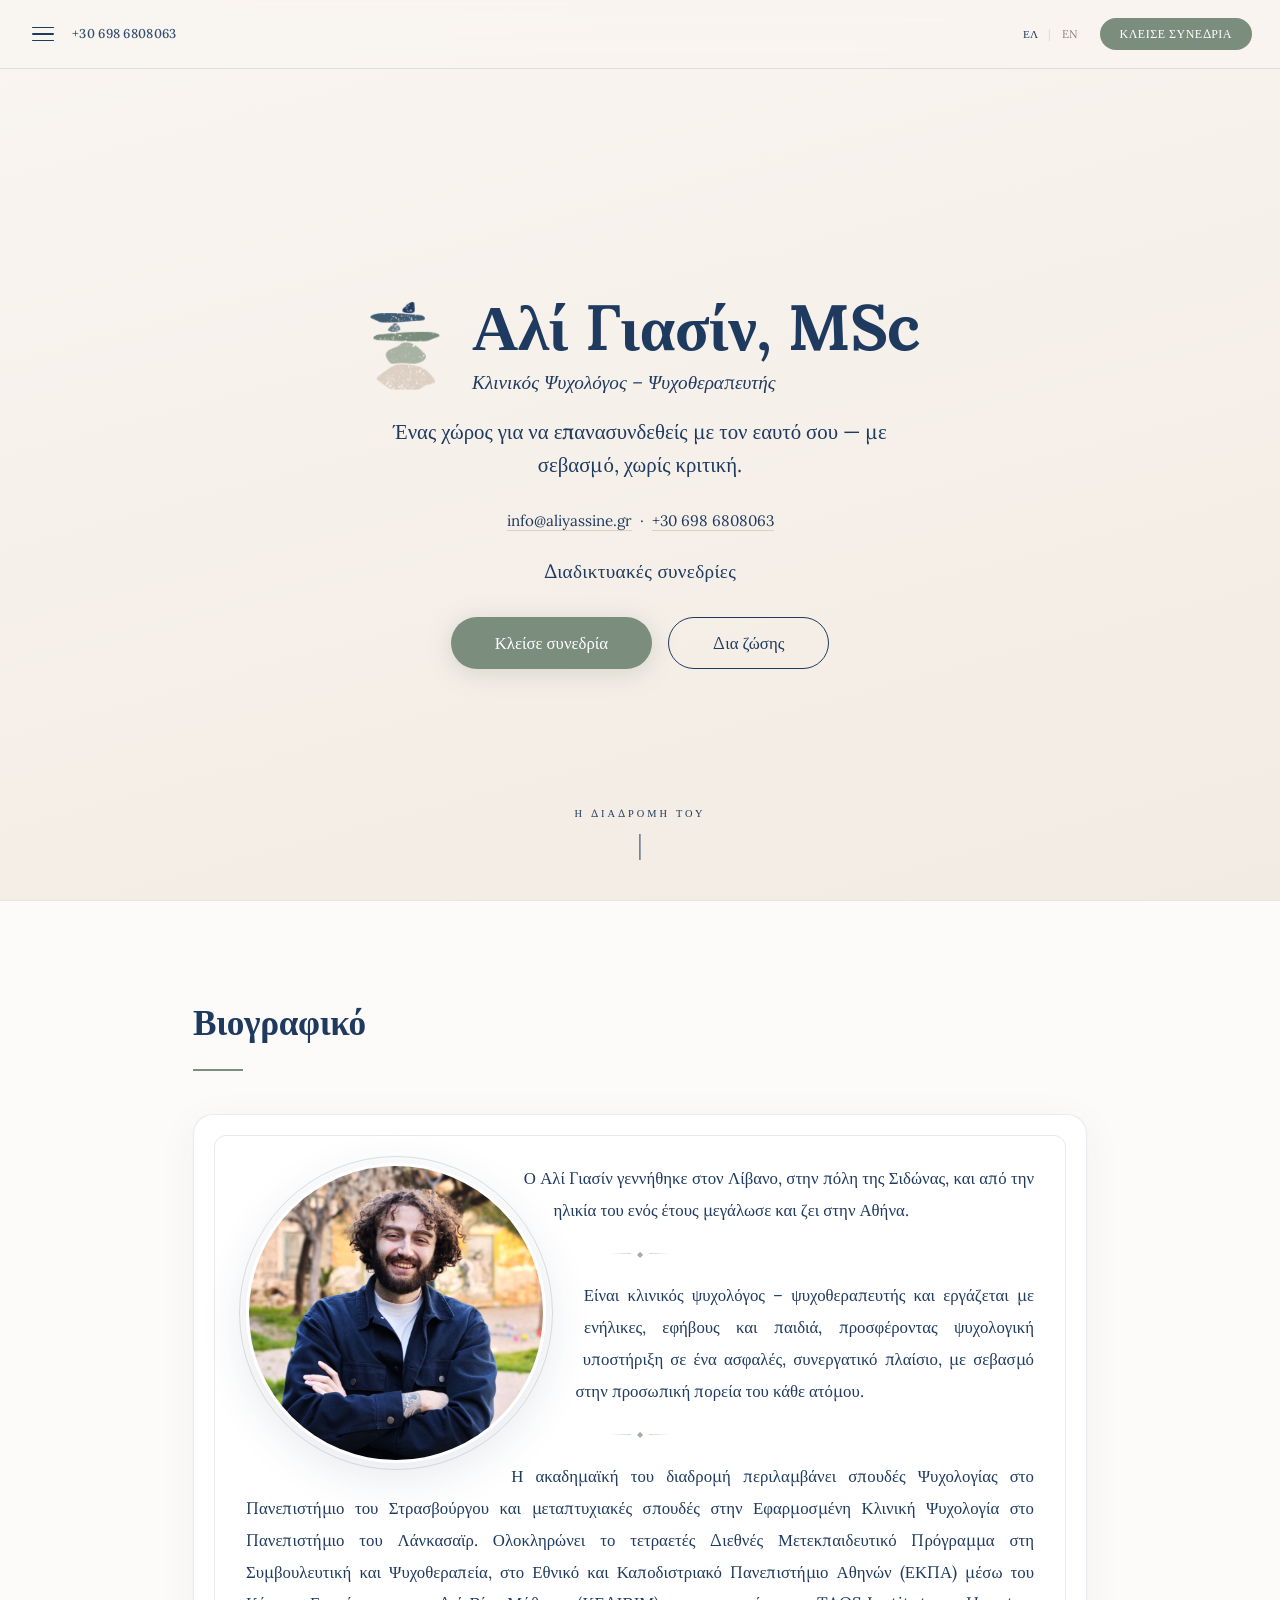
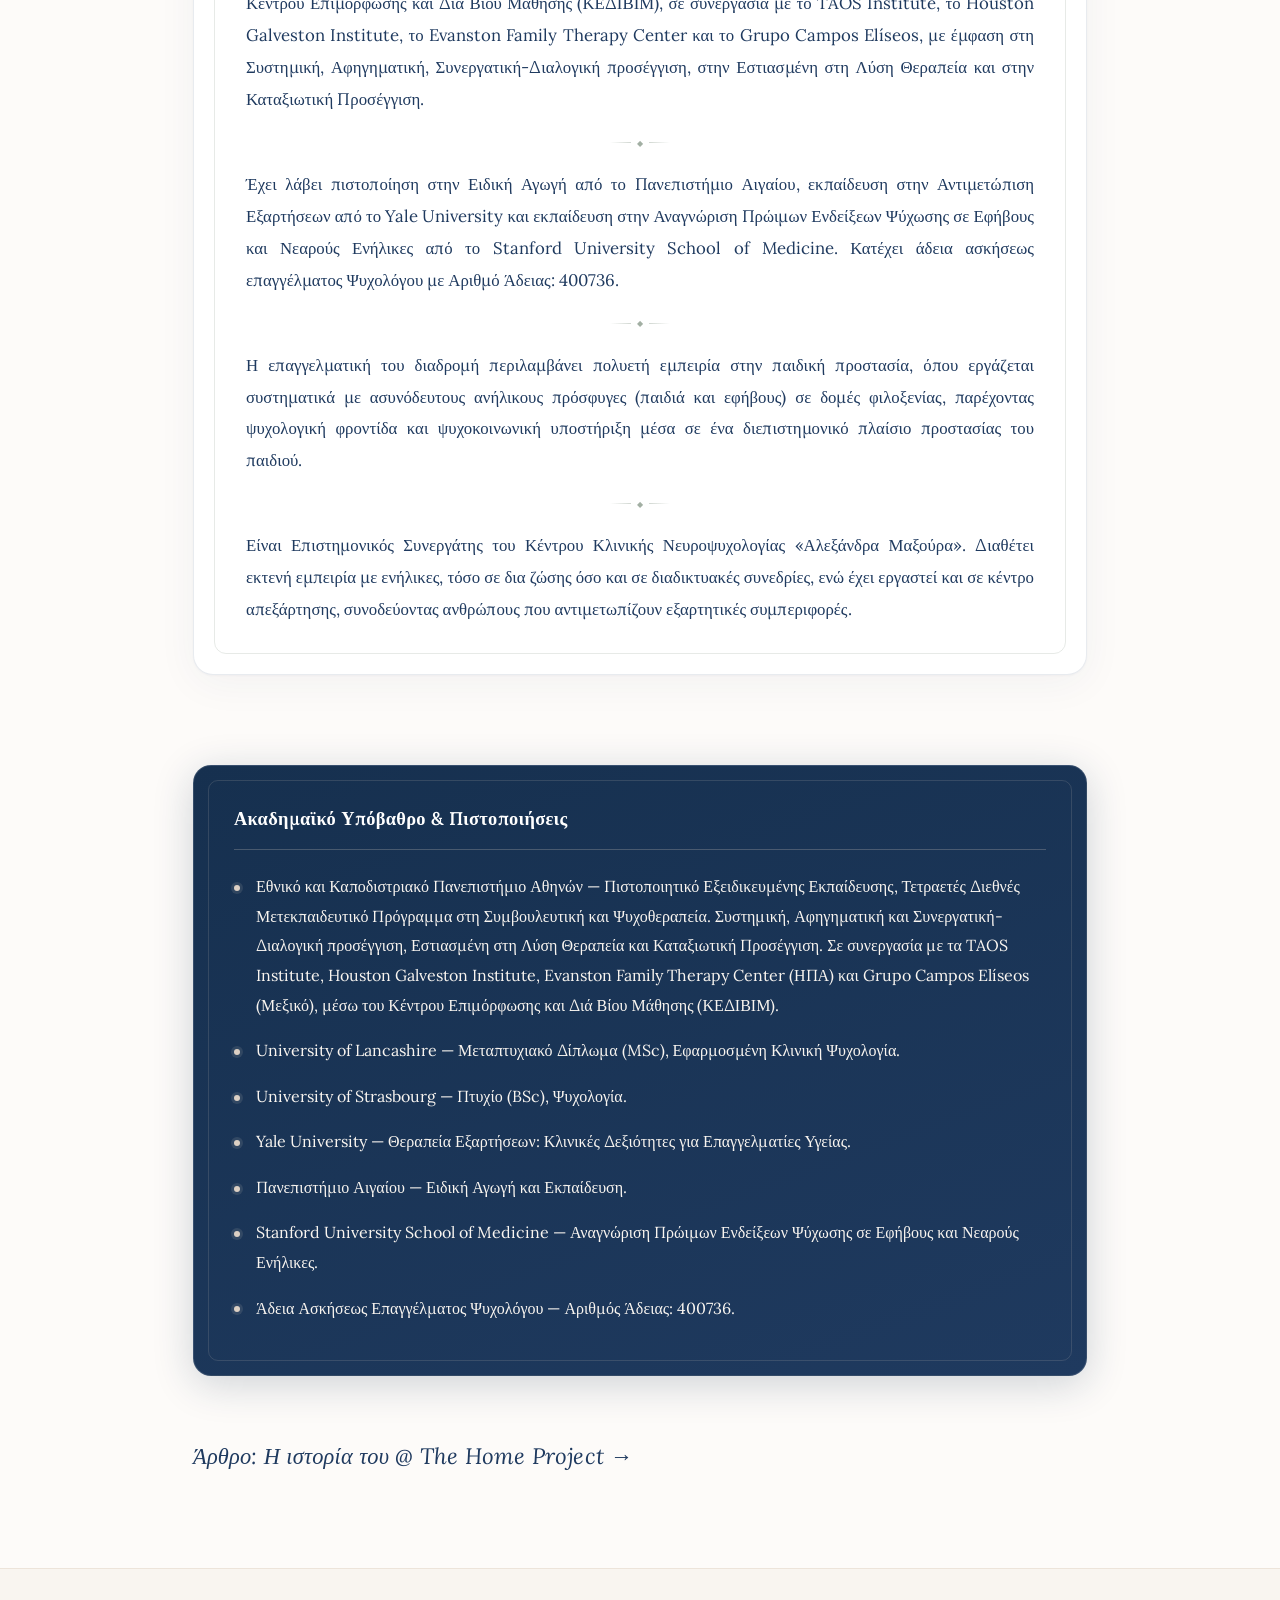
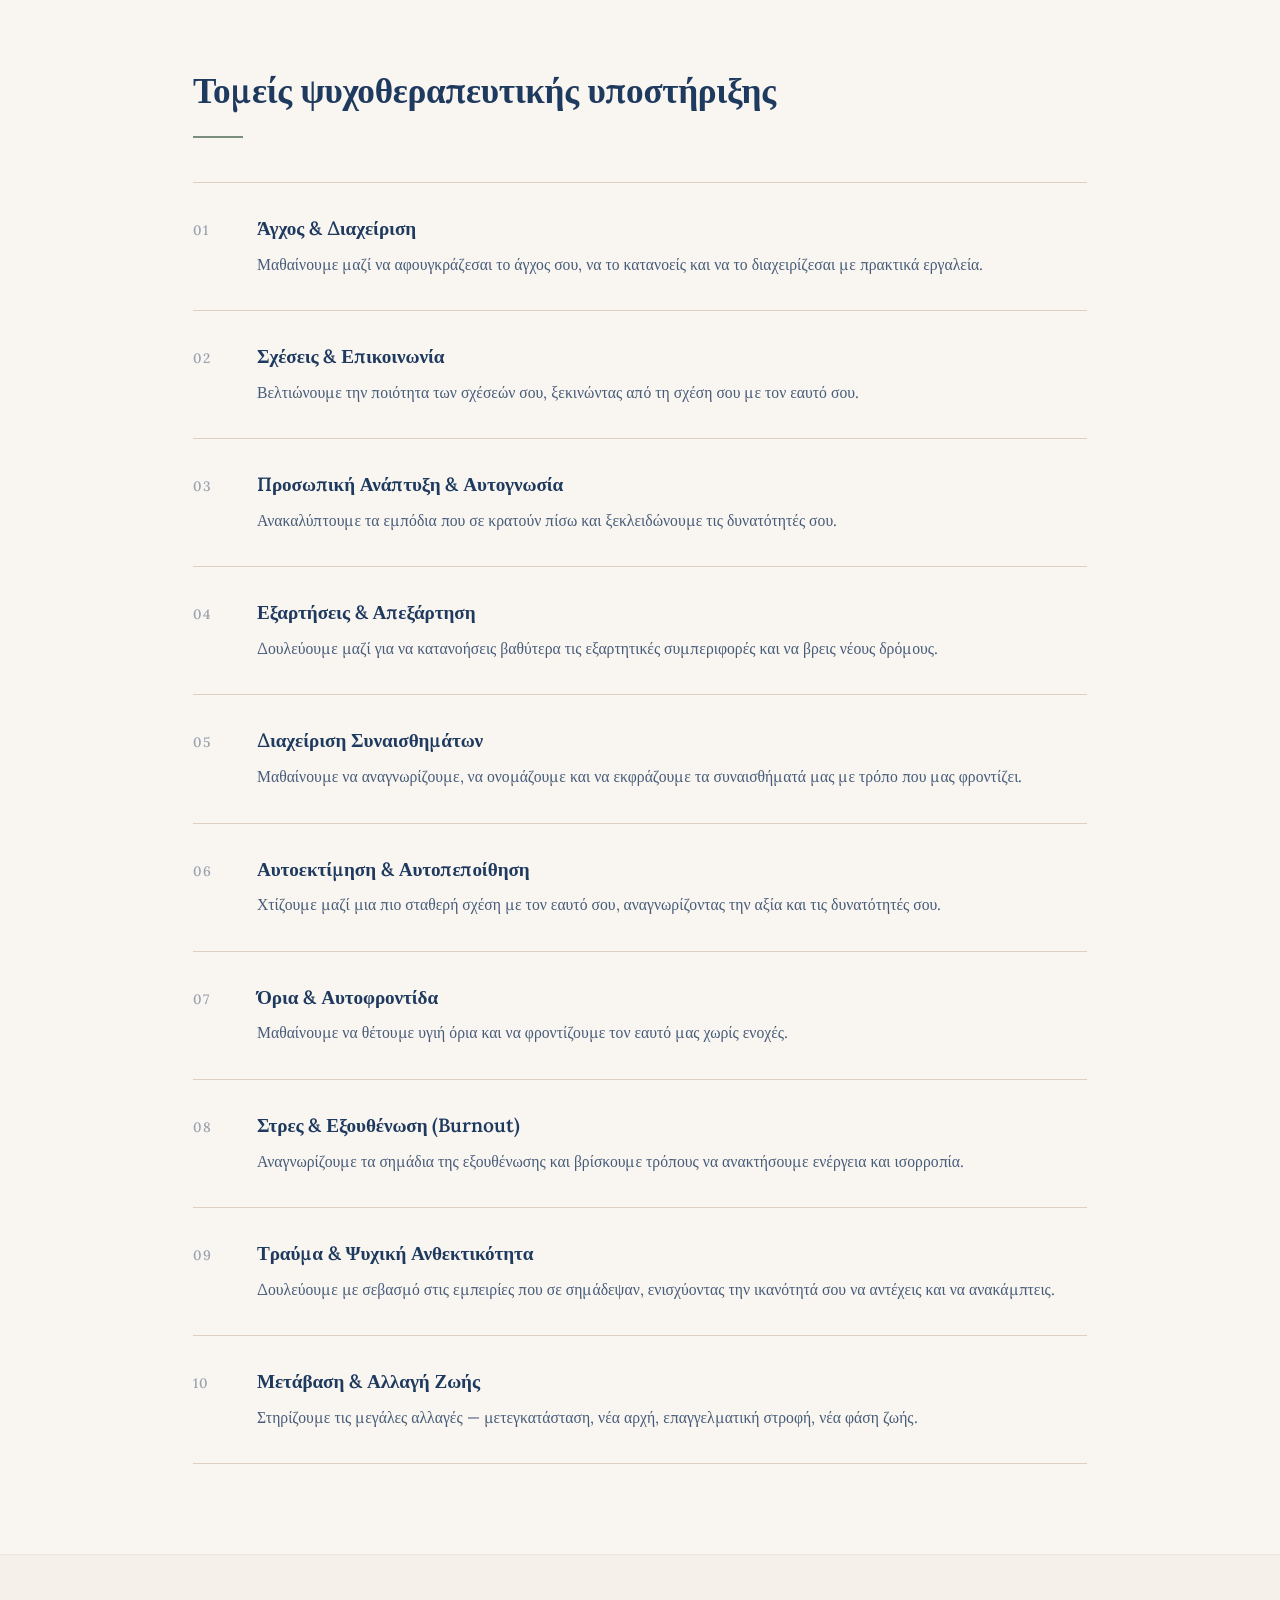
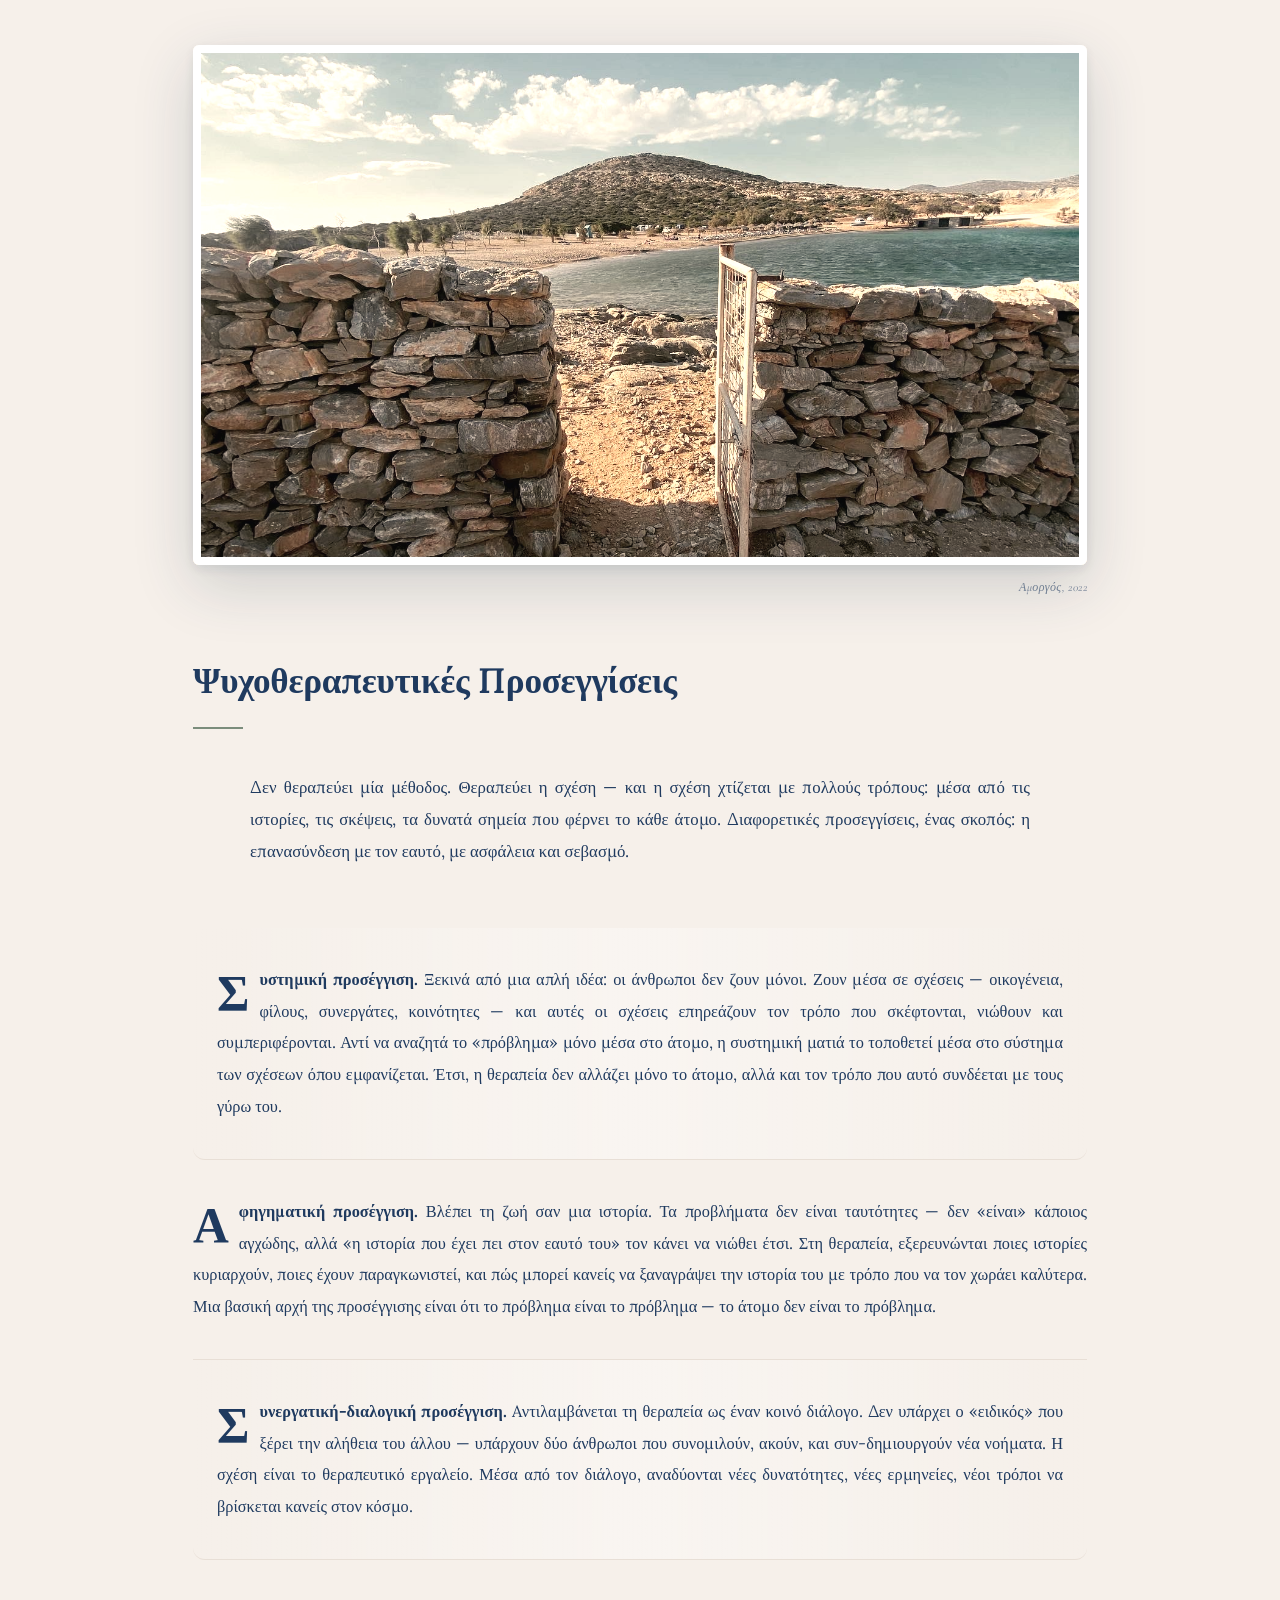
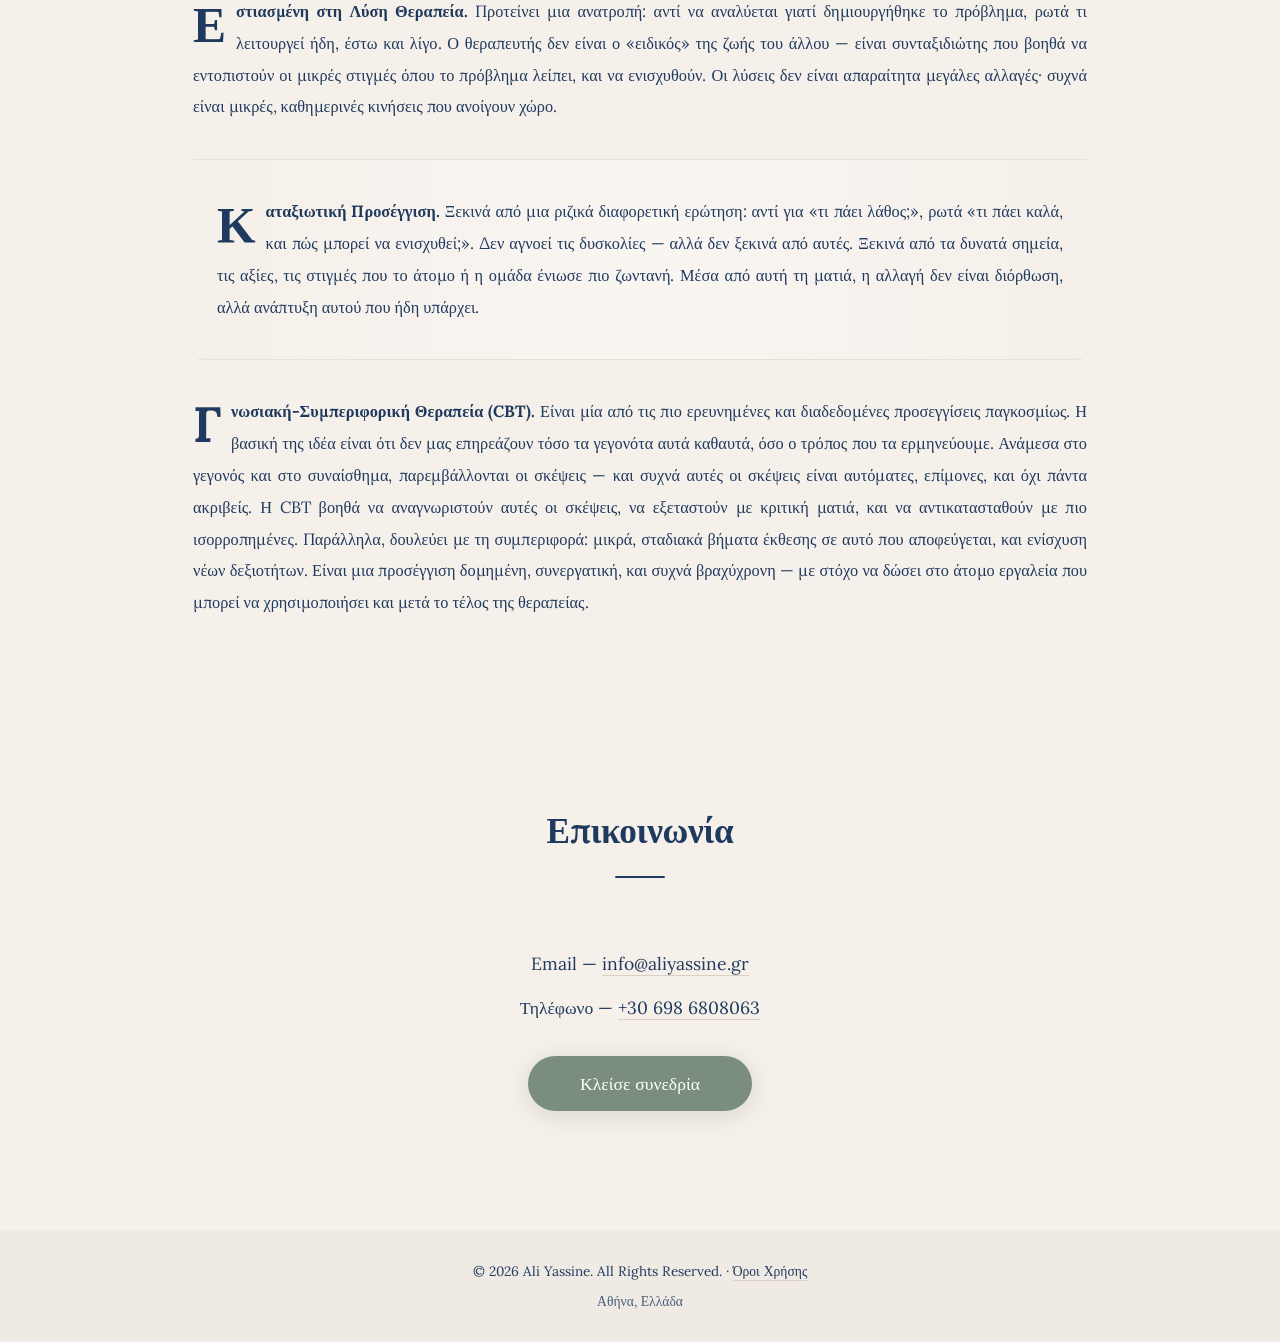
==== commit 1800b46c: "Update index.html" ====
--- a/index.html
+++ b/index.html
@@ -1,4 +1,4 @@
-8<!DOCTYPE html>
+<!DOCTYPE html>
 <html lang="el">
 <head>
     <meta charset="UTF-8" />
@@ -188,25 +188,43 @@
         }
         .btn-secondary:hover { background: #1F3A5F; color: #fff; transform: translateY(-3px); }
 
-        /* HERO JOURNEY LINK */
+        /* HERO JOURNEY LINK — minimal scroll indicator */
         .hero-journey {
             position: absolute;
             bottom: 40px;
-            left: 40px;
-            font-size: 1.4rem;
-            font-style: italic;
+            left: 50%;
+            transform: translateX(-50%);
+            display: flex;
+            flex-direction: column;
+            align-items: center;
+            gap: 10px;
+            font-size: 0.65rem;
+            font-style: normal;
+            text-transform: uppercase;
+            letter-spacing: 3px;
             color: #1F3A5F;
+            opacity: 0.65;
+            text-decoration: none;
+            transition: opacity 0.3s ease, color 0.3s ease;
+            font-weight: 500;
+            font-family: 'Lora', serif;
+            z-index: 2;
+        }
+        .hero-journey:hover {
             opacity: 1;
-            text-decoration: none;
-            border-bottom: 1px solid transparent;
-            transition: all 0.3s ease;
-            letter-spacing: 0.2px;
-            font-weight: 400;
-            z-index: 2;
-        }
-        .hero-journey:hover {
-            border-bottom-color: #7B8D7C;
             color: #7B8D7C;
+        }
+        .hero-journey::after {
+            content: '';
+            width: 1px;
+            height: 26px;
+            background: currentColor;
+            transform-origin: top;
+            animation: scrollHint 2.2s ease-in-out infinite;
+        }
+        @keyframes scrollHint {
+            0%, 100% { transform: scaleY(1);    opacity: 0.4; }
+            50%      { transform: scaleY(0.35); opacity: 1;   }
         }
 
         /* SECTIONS */
@@ -595,7 +613,8 @@
             .hero-tagline { font-size: 1.05rem; padding: 0 10px; }
             .hero-contact { font-size: 0.85rem; }
             .hero-sessions { font-size: 1rem; }
-            .hero-journey { bottom: 24px; left: 20px; font-size: 1.15rem; }
+            .hero-journey { bottom: 28px; font-size: 0.58rem; letter-spacing: 2.5px; gap: 8px; }
+            .hero-journey::after { height: 22px; }
             .btn-primary { padding: 12px 28px; font-size: 0.95rem; }
             .btn-secondary { padding: 12px 28px; font-size: 0.95rem; }
             .section-title { font-size: 1.8rem; }
@@ -1195,4 +1214,4 @@
     </script>
 
 </body>
-</html>
+</html>
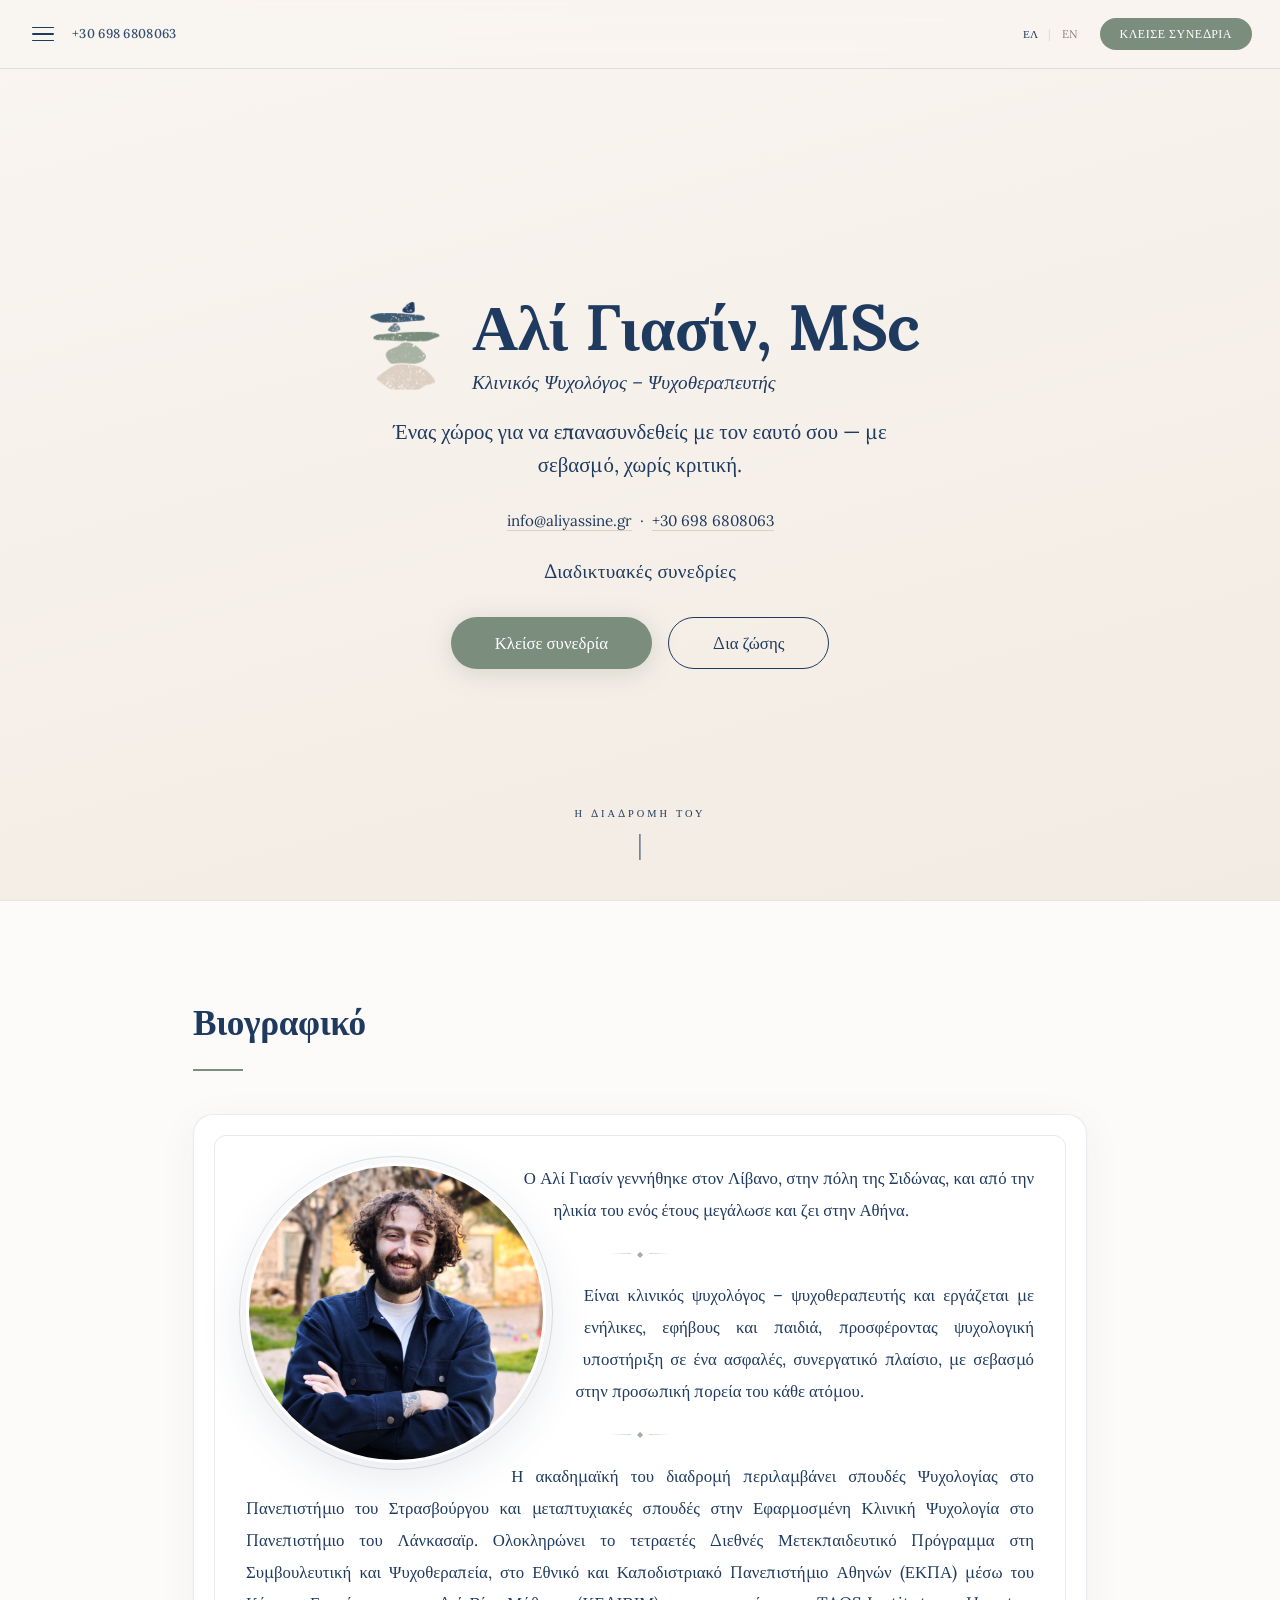
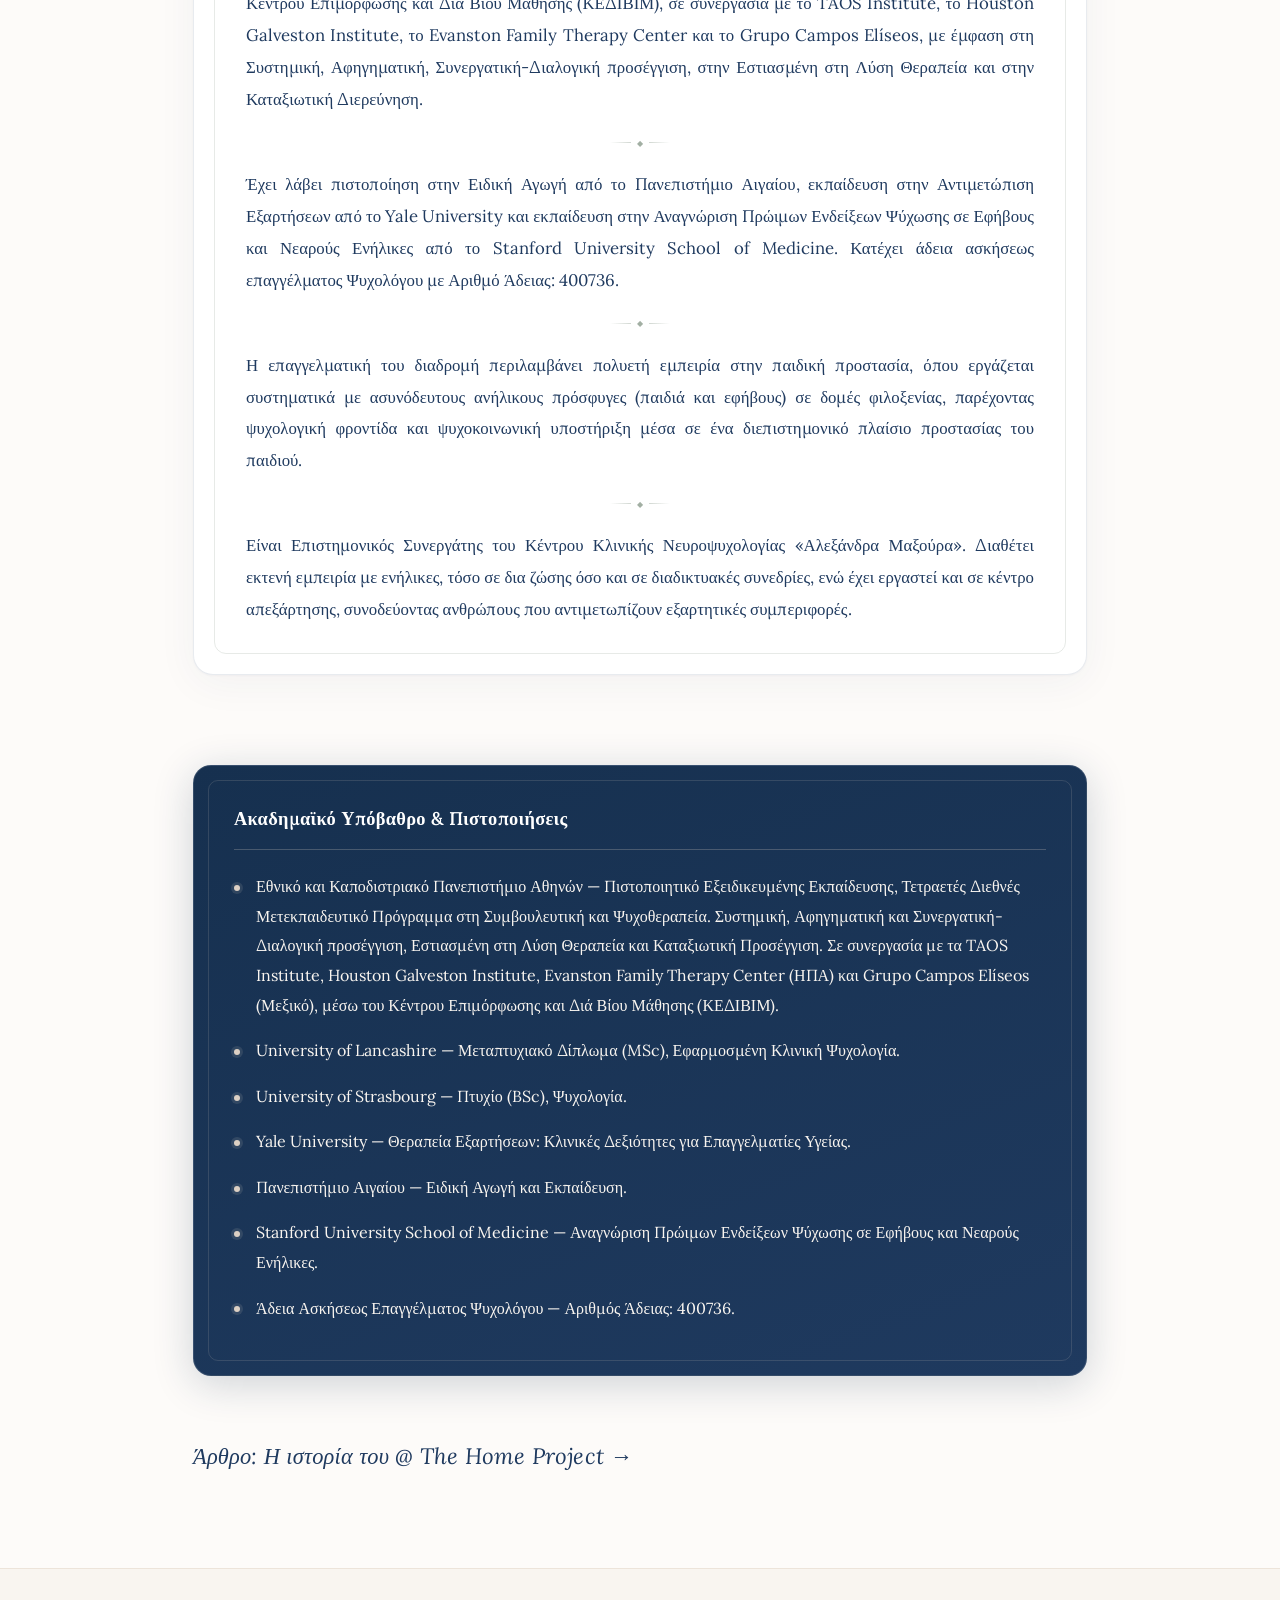
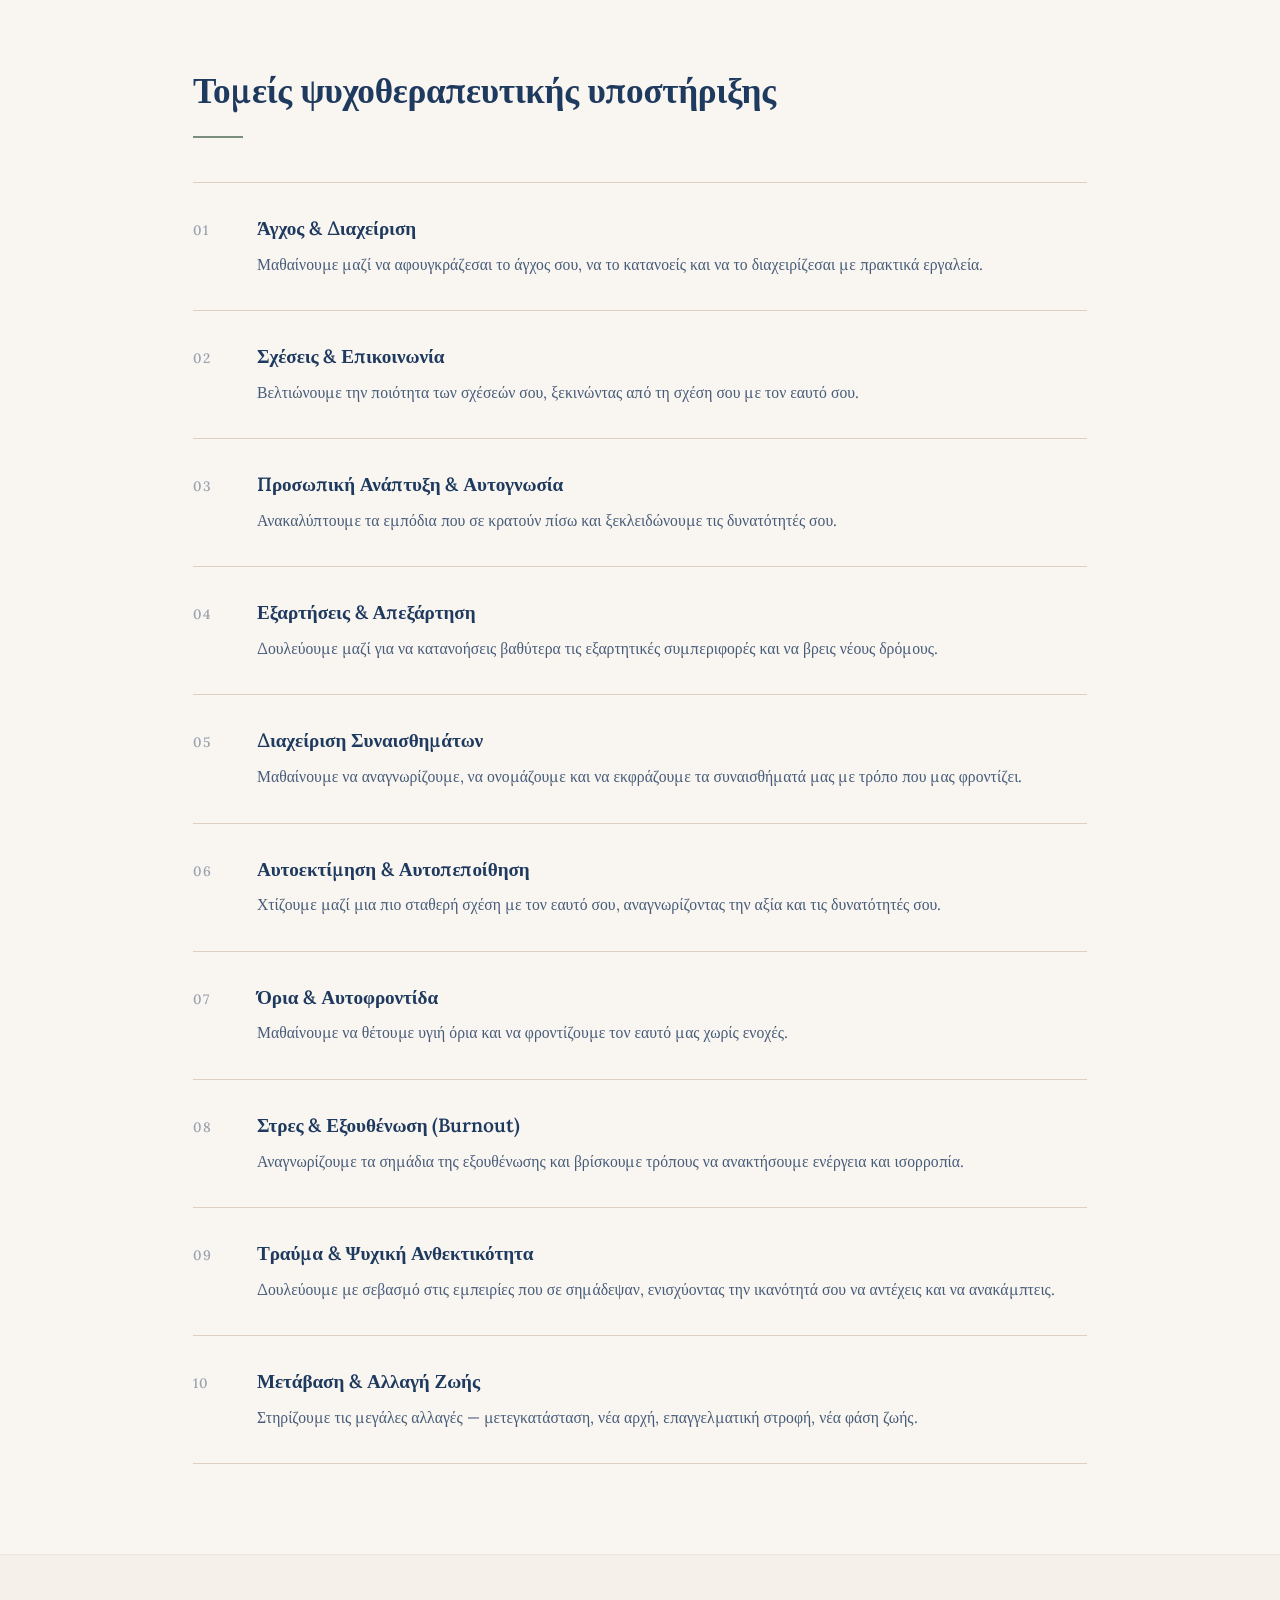
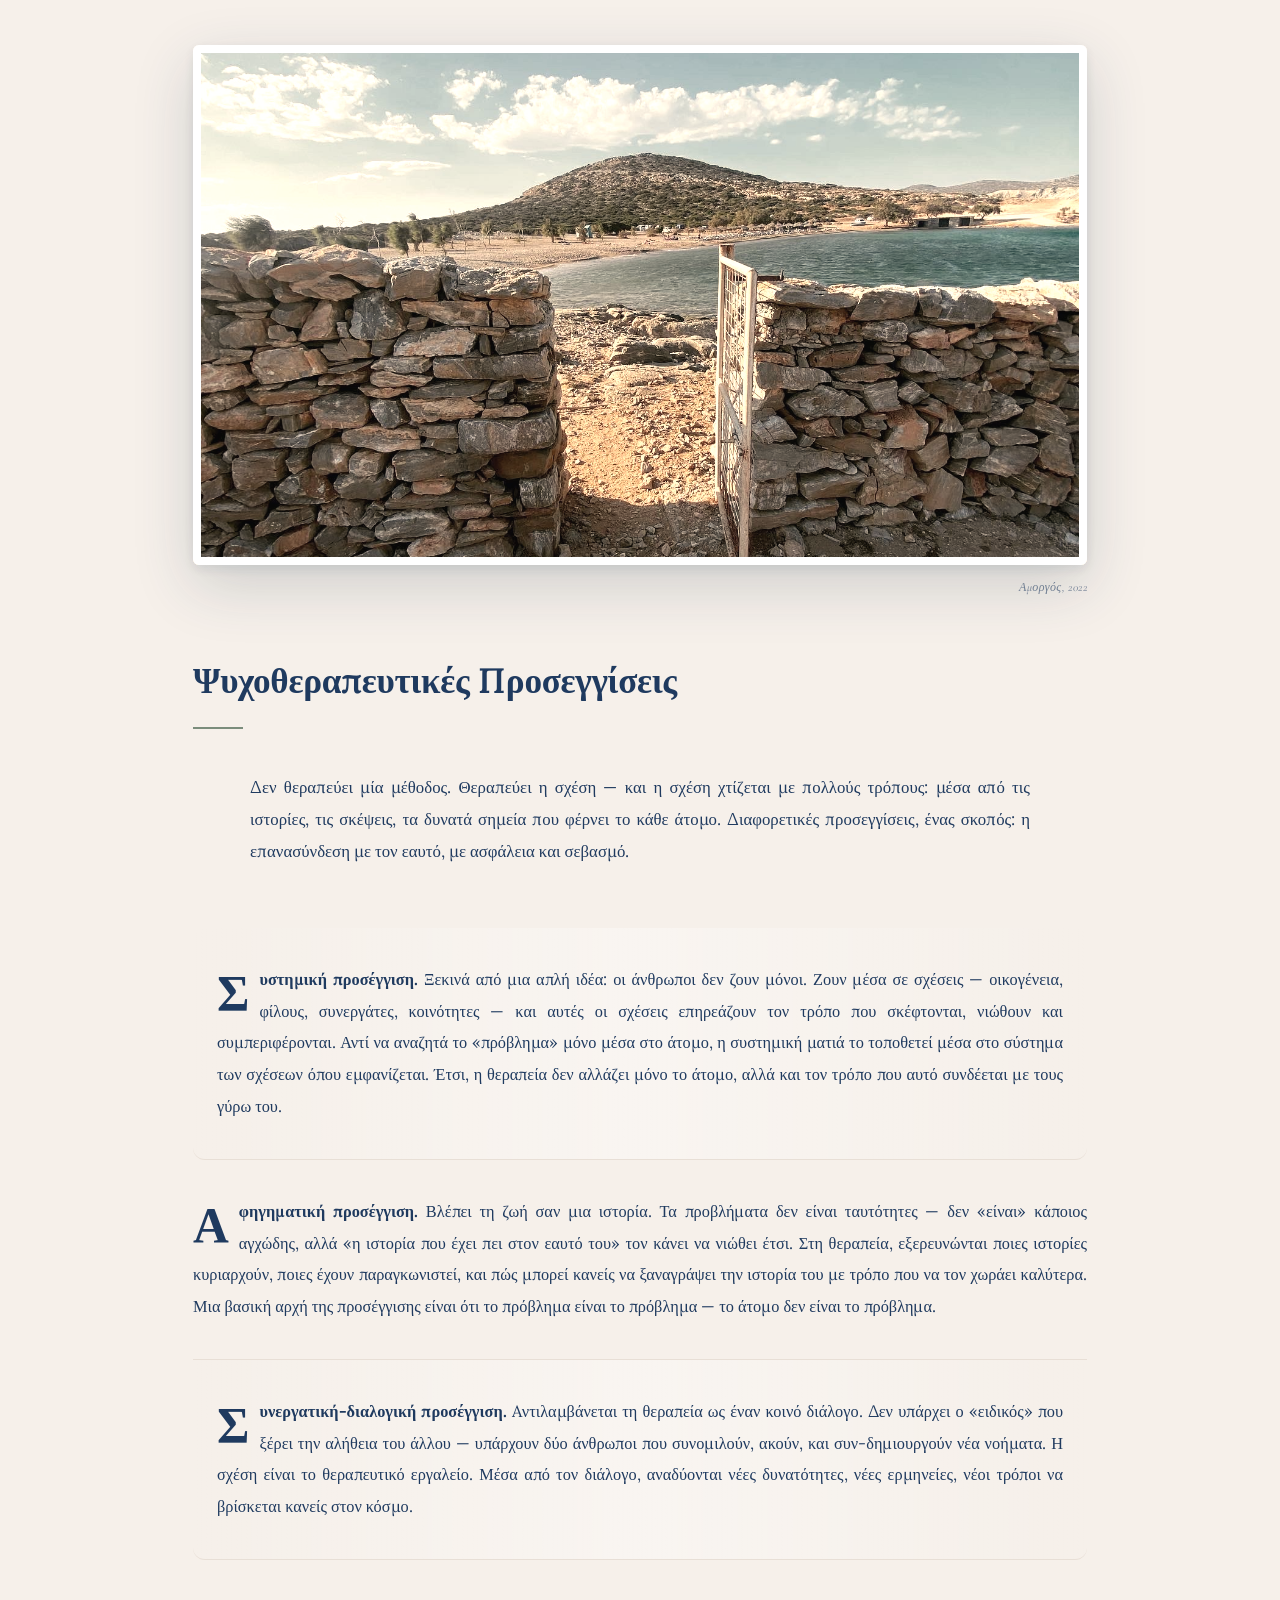
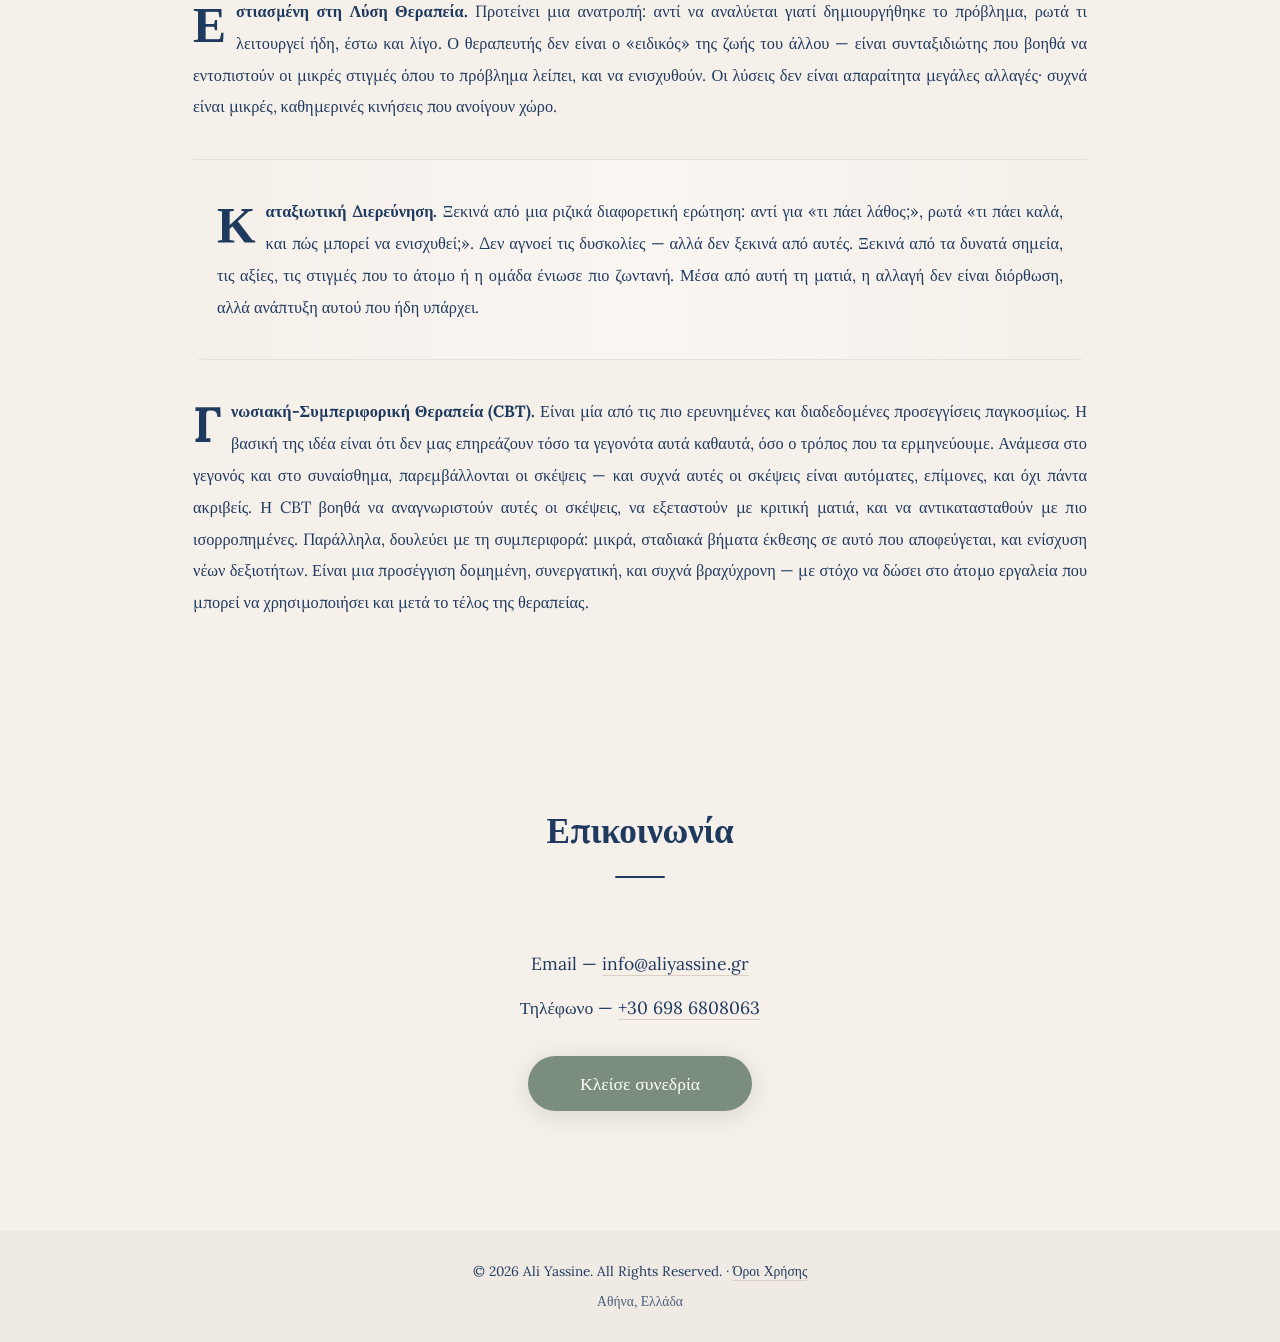
==== commit f1502972: "Update index.html" ====
--- a/index.html
+++ b/index.html
@@ -811,7 +811,7 @@
 
                             <span class="bio-divider"></span>
 
-                            <p>Η ακαδημαϊκή του διαδρομή περιλαμβάνει σπουδές Ψυχολογίας στο Πανεπιστήμιο του Στρασβούργου και μεταπτυχιακές σπουδές στην Εφαρμοσμένη Κλινική Ψυχολογία στο Πανεπιστήμιο του Λάνκασαϊρ. Ολοκληρώνει το τετραετές Διεθνές Μετεκπαιδευτικό Πρόγραμμα στη Συμβουλευτική και Ψυχοθεραπεία, στο Εθνικό και Καποδιστριακό Πανεπιστήμιο Αθηνών (ΕΚΠΑ) μέσω του Κέντρου Επιμόρφωσης και Διά Βίου Μάθησης (ΚΕΔΙΒΙΜ), σε συνεργασία με το TAOS Institute, το Houston Galveston Institute, το Evanston Family Therapy Center και το Grupo Campos Elíseos, με έμφαση στη Συστημική, Αφηγηματική, Συνεργατική-Διαλογική προσέγγιση, στην Εστιασμένη στη Λύση Θεραπεία και στην Καταξιωτική Προσέγγιση.</p>
+                            <p>Η ακαδημαϊκή του διαδρομή περιλαμβάνει σπουδές Ψυχολογίας στο Πανεπιστήμιο του Στρασβούργου και μεταπτυχιακές σπουδές στην Εφαρμοσμένη Κλινική Ψυχολογία στο Πανεπιστήμιο του Λάνκασαϊρ. Ολοκληρώνει το τετραετές Διεθνές Μετεκπαιδευτικό Πρόγραμμα στη Συμβουλευτική και Ψυχοθεραπεία, στο Εθνικό και Καποδιστριακό Πανεπιστήμιο Αθηνών (ΕΚΠΑ) μέσω του Κέντρου Επιμόρφωσης και Διά Βίου Μάθησης (ΚΕΔΙΒΙΜ), σε συνεργασία με το TAOS Institute, το Houston Galveston Institute, το Evanston Family Therapy Center και το Grupo Campos Elíseos, με έμφαση στη Συστημική, Αφηγηματική, Συνεργατική-Διαλογική προσέγγιση, στην Εστιασμένη στη Λύση Θεραπεία και στην Καταξιωτική Διερεύνηση.</p>
 
                             <span class="bio-divider"></span>
 
@@ -1032,7 +1032,7 @@
             </article>
 
             <article class="approach-article">
-                <p class="lang-el"><strong>Καταξιωτική Προσέγγιση.</strong> Ξεκινά από μια ριζικά διαφορετική ερώτηση: αντί για «τι πάει λάθος;», ρωτά «τι πάει καλά, και πώς μπορεί να ενισχυθεί;». Δεν αγνοεί τις δυσκολίες — αλλά δεν ξεκινά από αυτές. Ξεκινά από τα δυνατά σημεία, τις αξίες, τις στιγμές που το άτομο ή η ομάδα ένιωσε πιο ζωντανή. Μέσα από αυτή τη ματιά, η αλλαγή δεν είναι διόρθωση, αλλά ανάπτυξη αυτού που ήδη υπάρχει.</p>
+                <p class="lang-el"><strong>Καταξιωτική Διερεύνηση.</strong> Ξεκινά από μια ριζικά διαφορετική ερώτηση: αντί για «τι πάει λάθος;», ρωτά «τι πάει καλά, και πώς μπορεί να ενισχυθεί;». Δεν αγνοεί τις δυσκολίες — αλλά δεν ξεκινά από αυτές. Ξεκινά από τα δυνατά σημεία, τις αξίες, τις στιγμές που το άτομο ή η ομάδα ένιωσε πιο ζωντανή. Μέσα από αυτή τη ματιά, η αλλαγή δεν είναι διόρθωση, αλλά ανάπτυξη αυτού που ήδη υπάρχει.</p>
                 <p class="lang-en" style="display:none;"><strong>Appreciative Inquiry</strong> begins with a radically different question: instead of "what is wrong?", it asks "what is working, and how can it be strengthened?". It does not ignore difficulties — but it does not start from them. It starts from strengths, values, and the moments when an individual or a group felt most alive. Through this lens, change is not correction, but the growth of what already exists.</p>
             </article>
 
